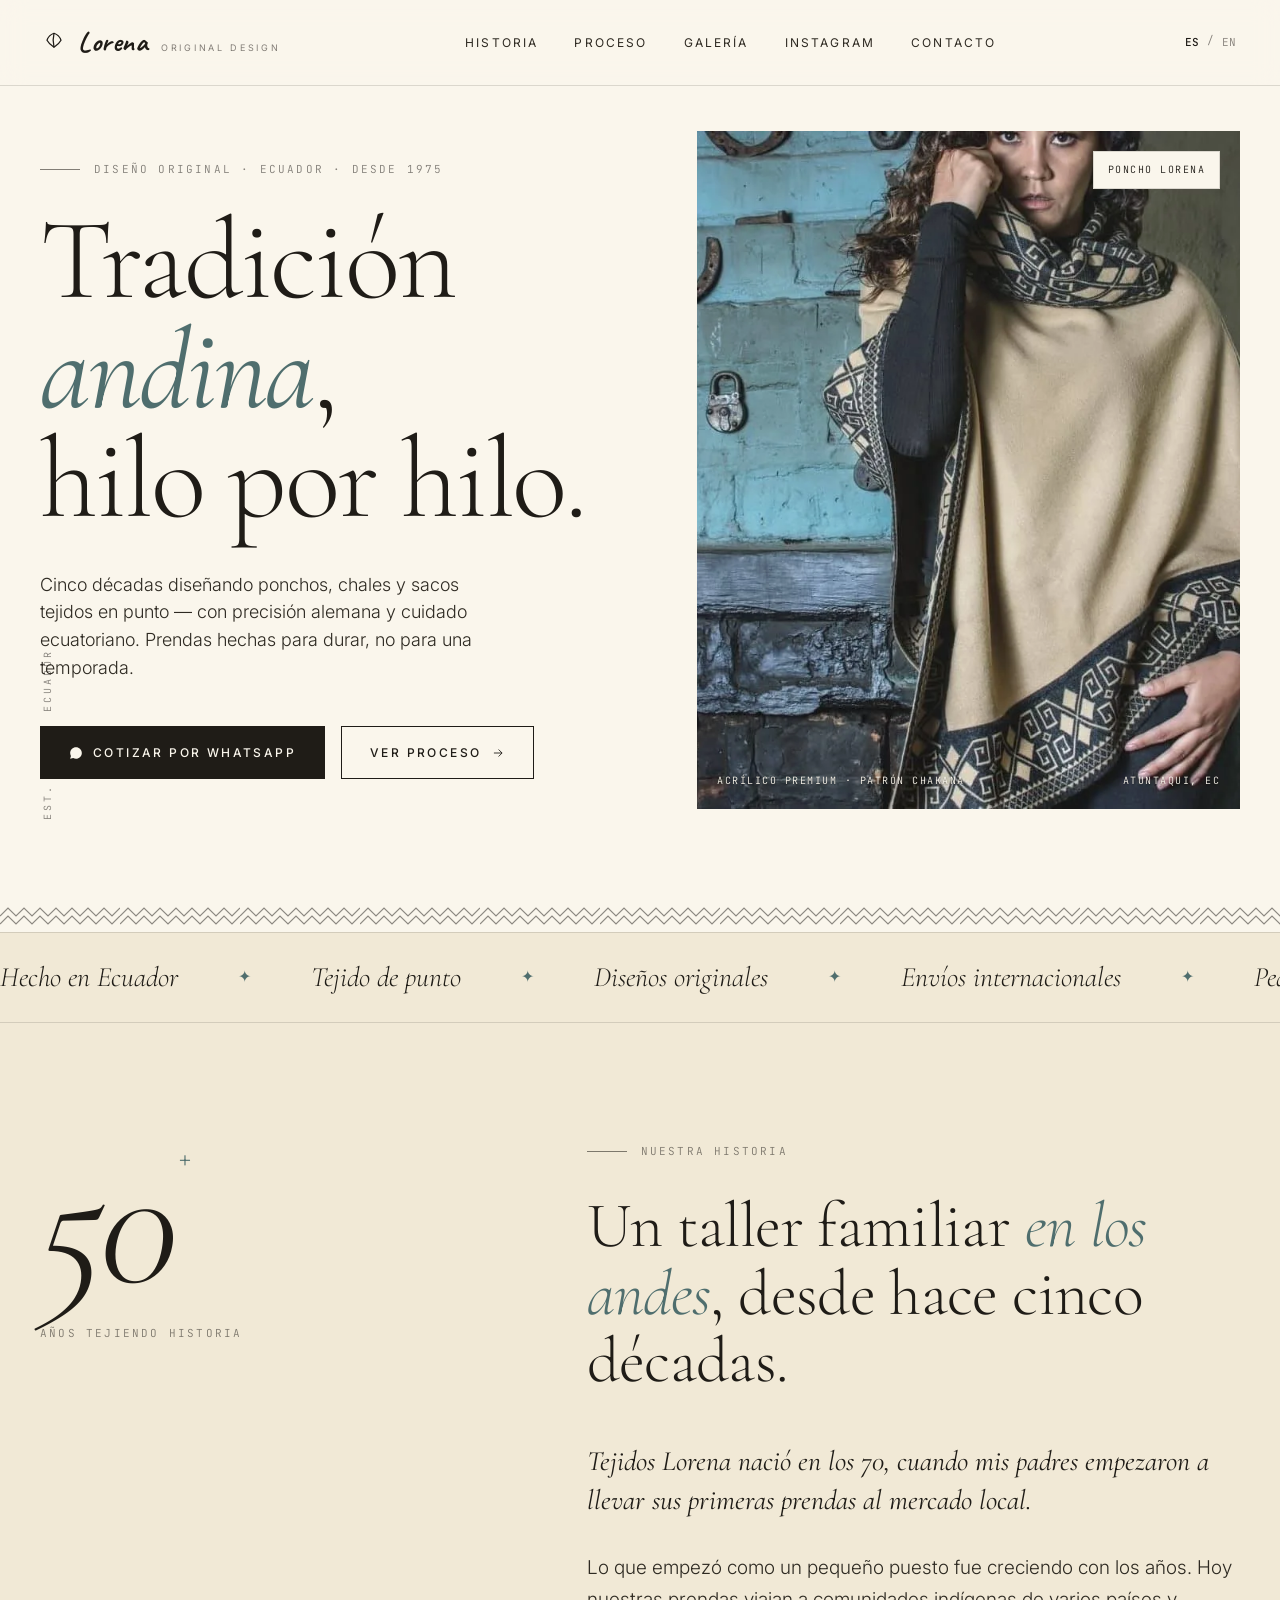
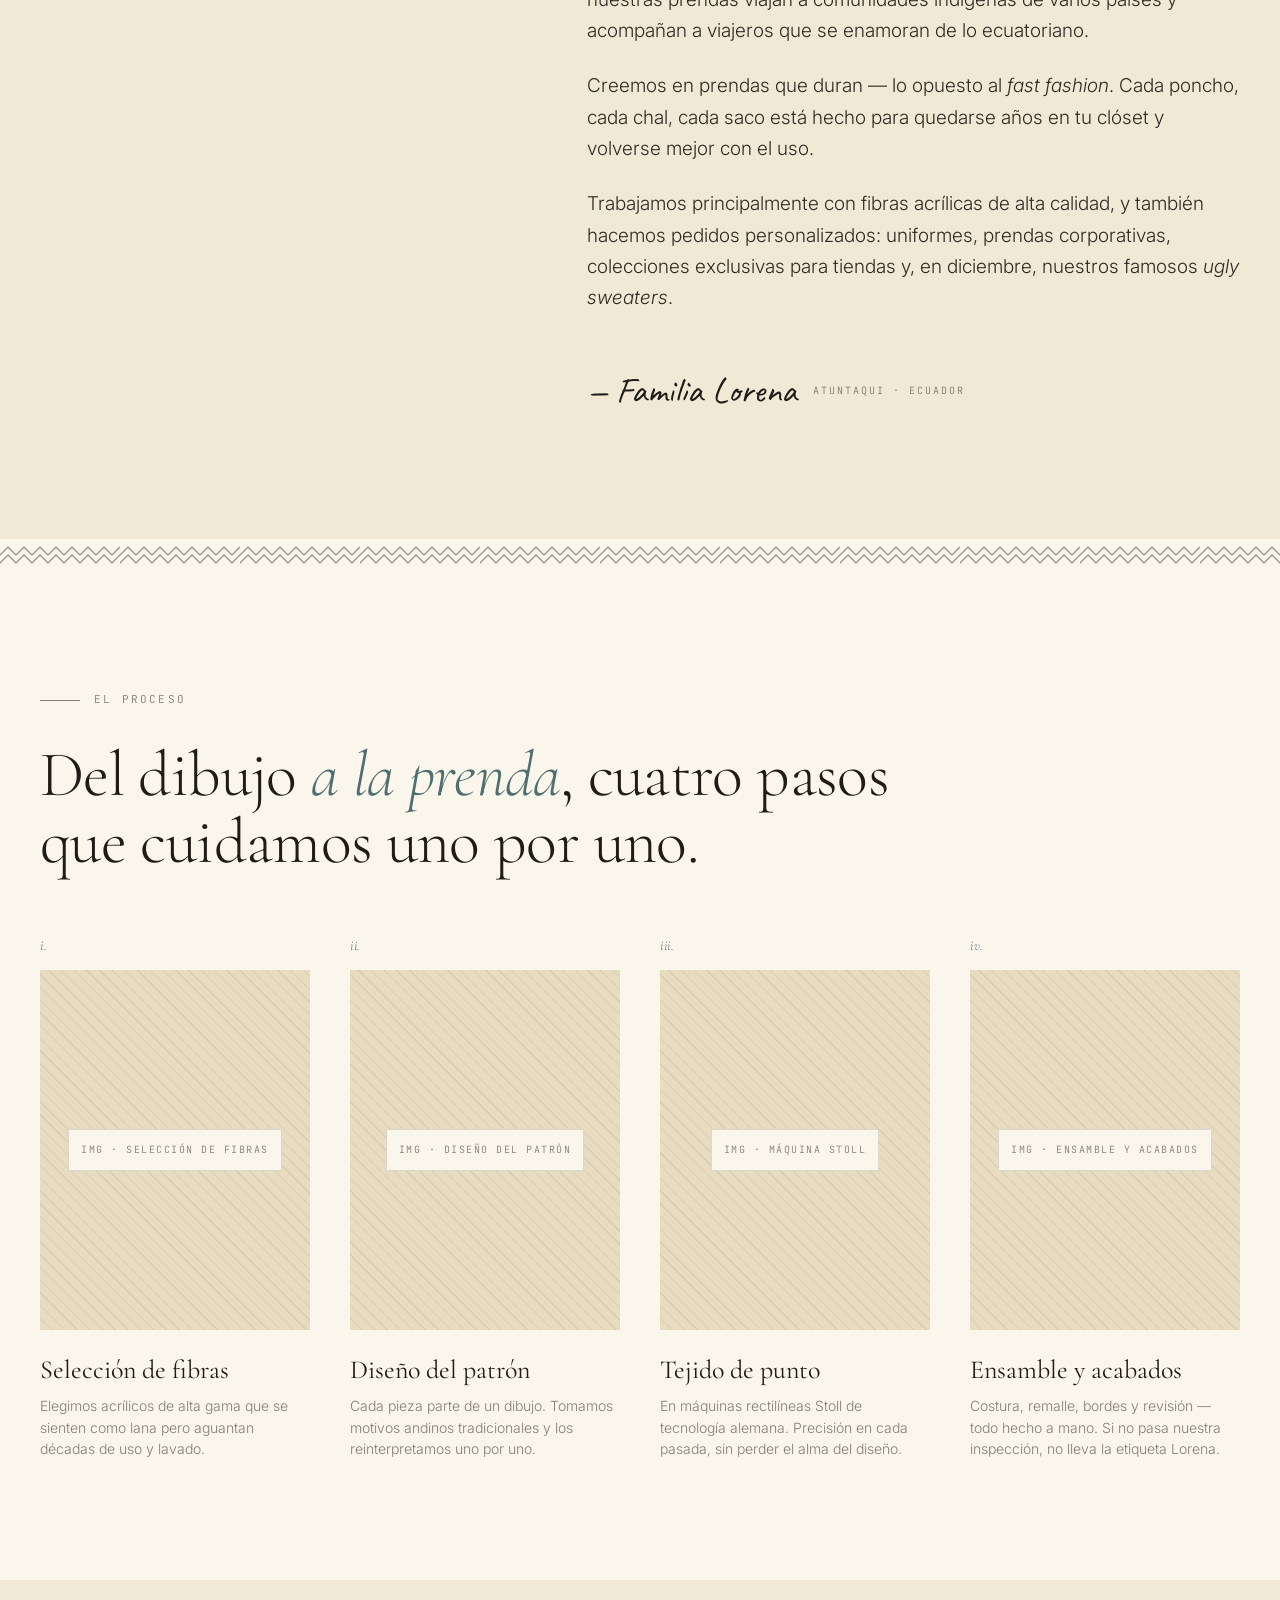
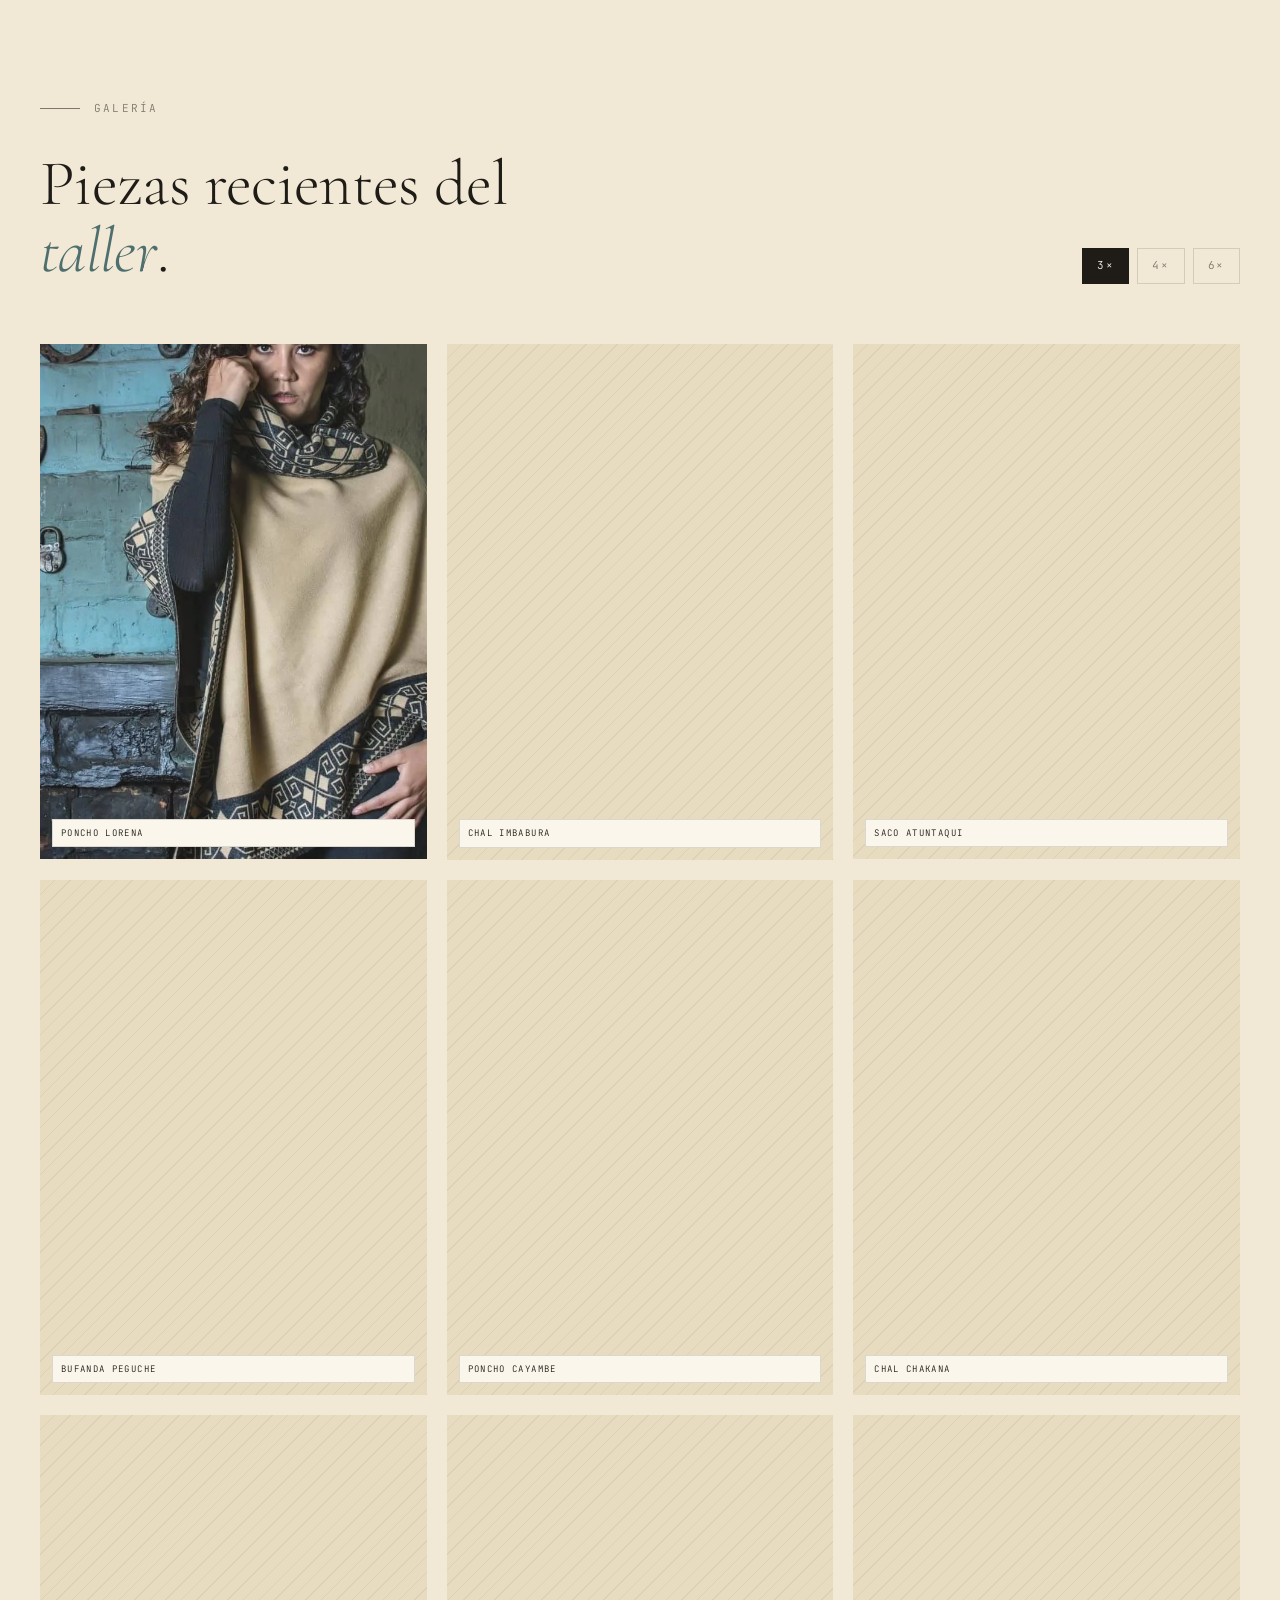
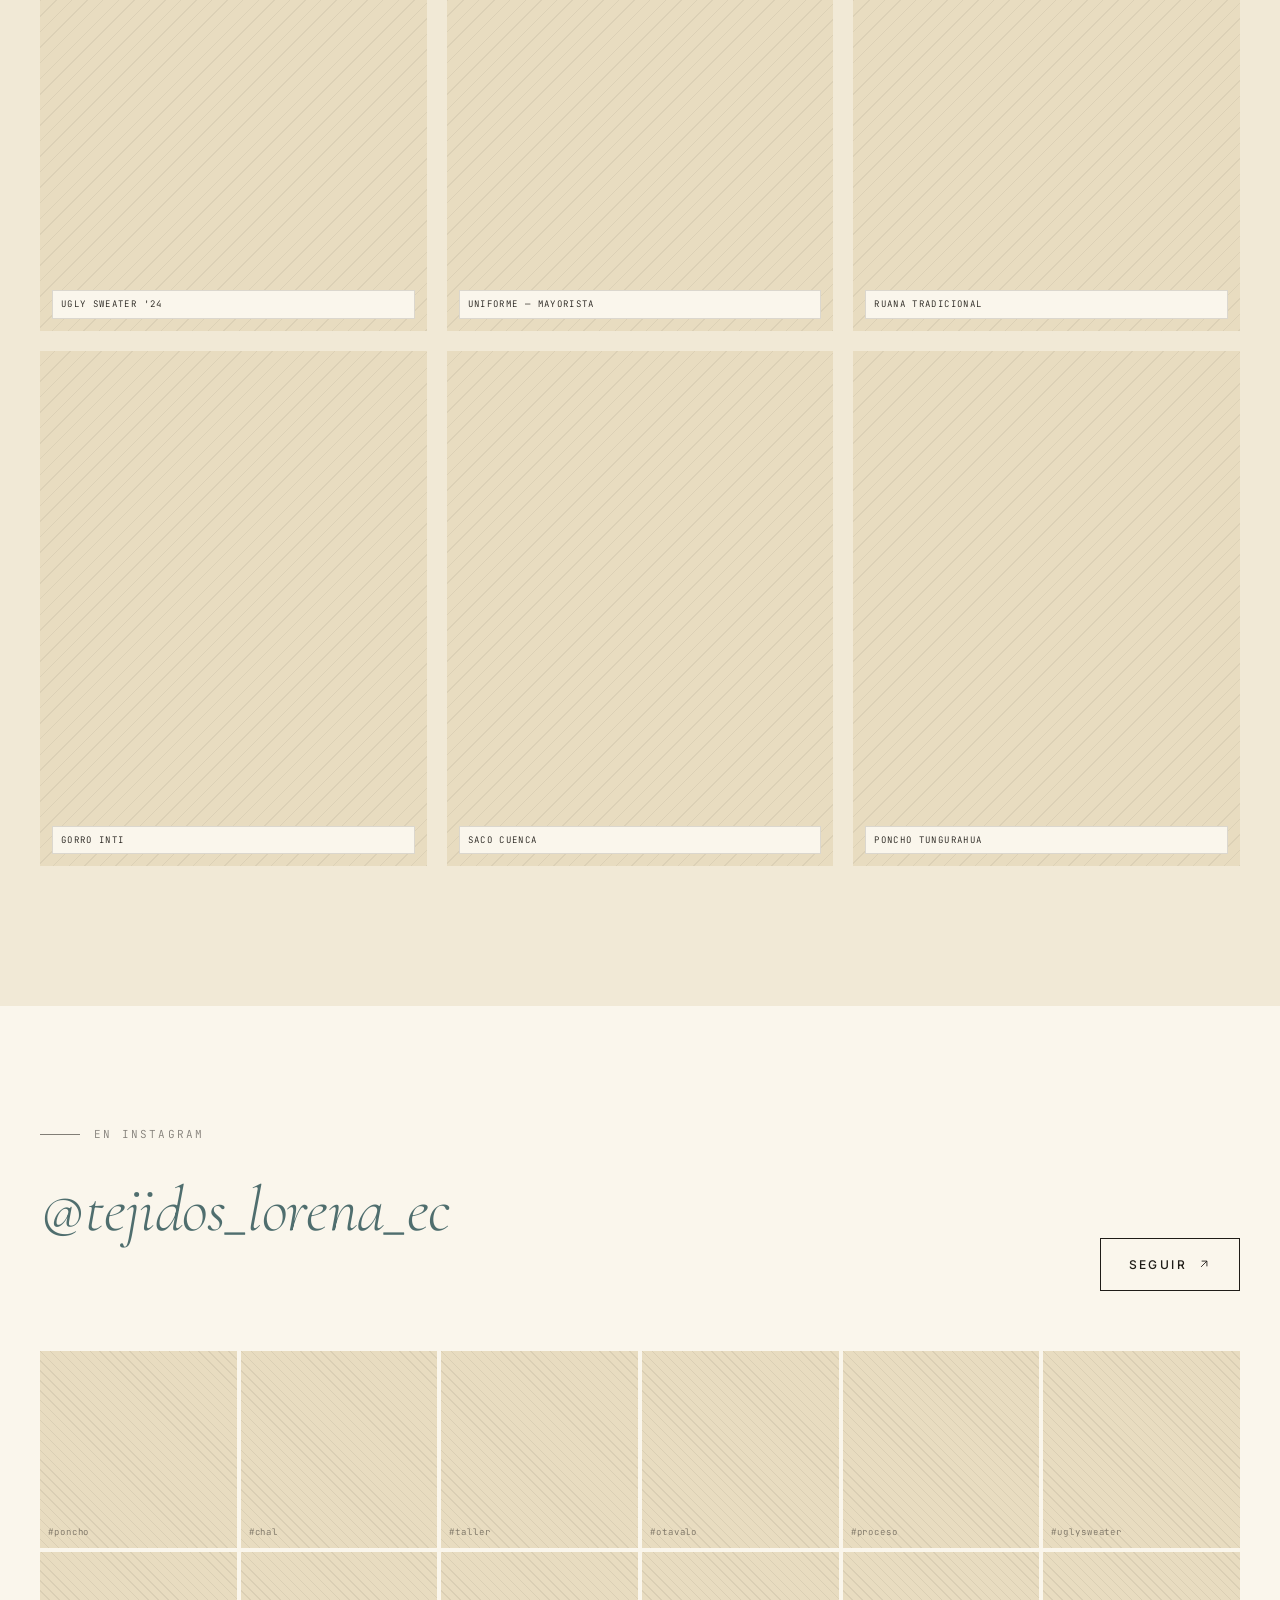
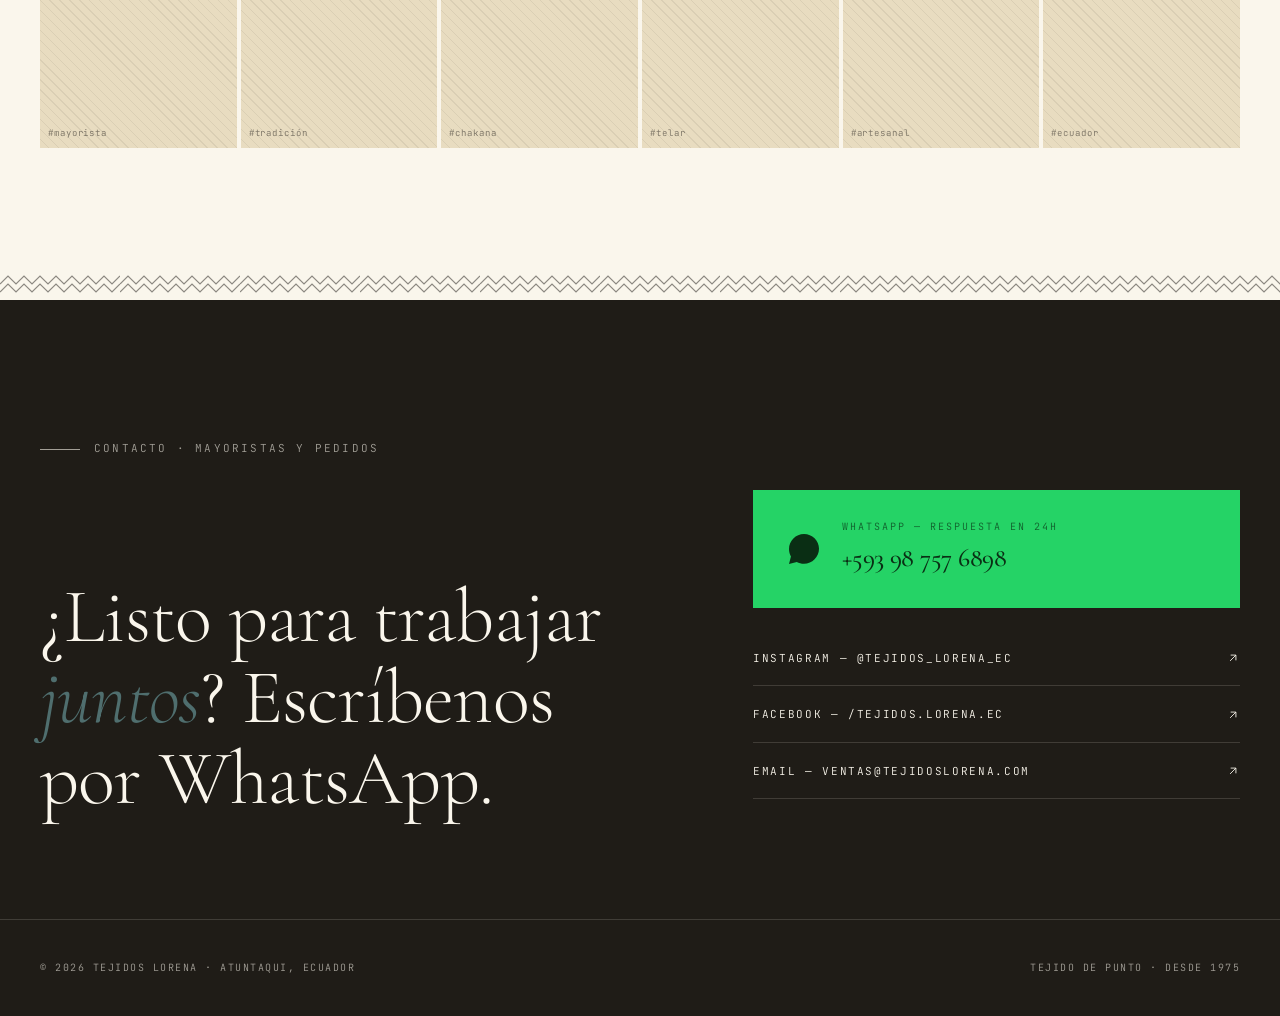
==== index.html @ b9c67171 "chore: optimize font loading by preloading" ====
<!DOCTYPE html>
<html lang="es">
<head>
<meta charset="UTF-8">
<meta name="viewport" content="width=device-width, initial-scale=1.0">
<title>Tejidos Lorena · Tradición andina en tejido de punto</title>
<meta name="description" content="Ponchos, chales y sacos en tejido de punto, confeccionados en nuestro taller de Atuntaqui, Ecuador desde 1975. Diseños originales andinos — envíos internacionales.">
<link rel="canonical" href="https://www.tejidoslorena.com/">

<meta property="og:type" content="website">
<meta property="og:site_name" content="Tejidos Lorena">
<meta property="og:title" content="Tejidos Lorena — Tradición andina en tejido de punto desde 1975">
<meta property="og:description" content="Fábrica ecuatoriana de ponchos, chales y sacos de punto desde 1975. Diseños originales andinos, confeccionados en Atuntaqui. Envíos internacionales.">
<meta property="og:url" content="https://www.tejidoslorena.com/">
<meta property="og:image" content="https://www.tejidoslorena.com/og-image.jpg">
<meta property="og:image:width" content="1200">
<meta property="og:image:height" content="630">
<meta property="og:image:alt" content="Poncho Lorena — tejido por Tejidos Lorena">
<meta property="og:locale" content="es_EC">
<meta property="og:locale:alternate" content="en_US">

<meta name="twitter:card" content="summary_large_image">
<meta name="twitter:title" content="Tejidos Lorena — Tradición andina en tejido de punto desde 1975">
<meta name="twitter:description" content="Taller familiar ecuatoriano tejiendo ponchos, chales y sacos de punto desde 1975. Diseños originales andinos, confeccionados en Atuntaqui.">
<meta name="twitter:image" content="https://www.tejidoslorena.com/og-image.jpg">

<link rel="icon" type="image/svg+xml" href="/favicon.svg">
<link rel="preload" as="image" href="/assets/images/poncho-hero.webp" type="image/webp" fetchpriority="high">
<link rel="preconnect" href="https://fonts.googleapis.com">
<link rel="preconnect" href="https://fonts.gstatic.com" crossorigin>
<link rel="preload" as="style"
  href="https://fonts.googleapis.com/css2?family=Cormorant+Garamond:ital,wght@0,300;0,400;0,500;0,600;1,300;1,400&family=Inter:wght@300;400;500;600&family=JetBrains+Mono:wght@400;500&family=Caveat:wght@400;600;700&display=swap"
  onload="this.onload=null;this.rel='stylesheet'">
<noscript><link rel="stylesheet" href="https://fonts.googleapis.com/css2?family=Cormorant+Garamond:ital,wght@0,300;0,400;0,500;0,600;1,300;1,400&family=Inter:wght@300;400;500;600&family=JetBrains+Mono:wght@400;500&family=Caveat:wght@400;600;700&display=swap"></noscript>
<script>
  if (matchMedia('(prefers-color-scheme: dark)').matches)
    document.documentElement.dataset.theme = 'dark';
</script>
<link rel="stylesheet" href="/styles.css">

<script type="application/ld+json">
{
  "@context": "https://schema.org",
  "@type": ["LocalBusiness", "ClothingStore"],
  "name": "Tejidos Lorena",
  "description": "Taller familiar ecuatoriano tejiendo ponchos, chales y sacos de punto desde 1975.",
  "url": "https://www.tejidoslorena.com",
  "telephone": "+593987576898",
  "email": "ventas@tejidoslorena.com",
  "image": "https://www.tejidoslorena.com/og-image.jpg",
  "logo": "https://www.tejidoslorena.com/favicon.svg",
  "priceRange": "$$",
  "foundingDate": "1975",
  "address": {
    "@type": "PostalAddress",
    "streetAddress": "Río Amazonas 12-49 y Simón Bolívar",
    "addressLocality": "Atuntaqui",
    "addressRegion": "Imbabura",
    "addressCountry": "EC"
  },
  "geo": {
    "@type": "GeoCoordinates",
    "latitude": 0.3319248,
    "longitude": -78.2206425
  },
  "openingHoursSpecification": [{
    "@type": "OpeningHoursSpecification",
    "dayOfWeek": ["Thursday", "Friday", "Saturday", "Sunday", "Monday", "Tuesday"],
    "opens": "10:00",
    "closes": "18:00"
  }],
  "sameAs": [
    "https://instagram.com/tejidos_lorena_ec",
    "https://facebook.com/tejidos.lorena.ec"
  ]
}
</script>
</head>
<body>

<nav>
  <a href="#top" class="nav-logo">
    <svg viewBox="0 0 32 32" fill="none">
      <path d="M16 6 Q22 8 24 14 Q22 18 16 22 Q10 18 8 14 Q10 8 16 6 Z" stroke="currentColor" stroke-width="1.4" fill="none"/>
      <path d="M16 6 Q14 14 16 22" stroke="currentColor" stroke-width="1.4"/>
    </svg>
    <span>Lorena<span class="sub">Original Design</span></span>
  </a>
  <div class="nav-links">
    <a href="#historia" data-i18n="nav_historia">Historia</a>
    <a href="#proceso" data-i18n="nav_proceso">Proceso</a>
    <a href="#galeria" data-i18n="nav_galeria">Galería</a>
    <a href="#instagram" data-i18n="nav_instagram">Instagram</a>
    <a href="#contacto" data-i18n="nav_contacto">Contacto</a>
  </div>
  <div class="nav-right">
    <div class="lang-switch">
      <button data-lang="es" class="active">ES</button>
      <span>/</span>
      <button data-lang="en">EN</button>
    </div>
  </div>
</nav>

<header class="hero" id="top">
  <div class="hero-text">
    <div class="hero-meta"><span data-i18n="hero_meta">Diseño original · Ecuador · desde 1975</span></div>
    <h1>
      <span data-i18n="hero_h1_1">Tradición</span><br>
      <em data-i18n="hero_h1_2">andina</em>,<br>
      <span data-i18n="hero_h1_3">hilo por hilo.</span>
    </h1>
    <p class="hero-lede" data-i18n="hero_lede">
      Cinco décadas diseñando ponchos, chales y sacos tejidos en punto — con precisión alemana y cuidado ecuatoriano. Prendas hechas para durar, no para una temporada.
    </p>
    <div class="hero-ctas">
      <a href="https://wa.me/593987576898" class="btn btn-primary" target="_blank" rel="noopener">
        <svg viewBox="0 0 24 24" fill="currentColor"><path d="M17.5 14.4c-.3-.1-1.7-.8-2-.9-.3-.1-.5-.1-.7.1-.2.3-.8.9-1 1.1-.2.2-.4.2-.6.1-.3-.1-1.2-.4-2.3-1.4-.9-.8-1.4-1.7-1.6-2-.2-.3 0-.5.1-.6.1-.1.3-.3.4-.5.1-.2.2-.3.3-.5.1-.2 0-.4 0-.5-.1-.1-.7-1.6-.9-2.2-.2-.6-.5-.5-.7-.5h-.6c-.2 0-.5.1-.8.4-.3.3-1 1-1 2.5s1.1 2.9 1.2 3.1c.1.2 2.1 3.2 5 4.5.7.3 1.3.5 1.7.6.7.2 1.4.2 1.9.1.6-.1 1.7-.7 1.9-1.4.2-.7.2-1.3.2-1.4-.1-.1-.3-.2-.5-.3zM12 2C6.5 2 2 6.5 2 12c0 1.8.5 3.5 1.3 5L2 22l5.2-1.3c1.4.8 3 1.2 4.8 1.2 5.5 0 10-4.5 10-10S17.5 2 12 2z"/></svg>
        <span data-i18n="cta_wa">Cotizar por WhatsApp</span>
      </a>
      <a href="#proceso" class="btn">
        <span data-i18n="cta_proceso">Ver proceso</span>
        <svg viewBox="0 0 24 24" fill="none" stroke="currentColor" stroke-width="1.5"><path d="M5 12h14M13 6l6 6-6 6"/></svg>
      </a>
    </div>
  </div>
    <div class="hero-image-wrap">
    <picture>
      <source srcset="/assets/images/poncho-hero.webp" type="image/webp">
      <img src="/assets/images/poncho-hero.png" alt="Poncho Lorena — tejido de punto confeccionado en el taller, Ecuador">
    </picture>
    <div class="hero-corner-label">Poncho Lorena</div>
    <div class="hero-caption">
      <span>Acrílico premium · Patrón Chakana</span>
      <span>Atuntaqui, EC</span>
    </div>
  </div>
  <div class="hero-side-label">Est. 1975 · Ecuador</div>
</header>

<div class="andean-band" aria-hidden="true"></div>

<div class="marquee">
  <div class="marquee-track">
    <span data-i18n="m_1">Hecho en Ecuador</span>
    <span data-i18n="m_2">Tejido de punto</span>
    <span data-i18n="m_3">Diseños originales</span>
    <span data-i18n="m_4">Envíos internacionales</span>
    <span data-i18n="m_5">Pedidos personalizados</span>
    <span data-i18n="m_6">Mayoristas bienvenidos</span>
    <span data-i18n="m_1">Hecho en Ecuador</span>
    <span data-i18n="m_2">Tejido de punto</span>
    <span data-i18n="m_3">Diseños originales</span>
    <span data-i18n="m_4">Envíos internacionales</span>
    <span data-i18n="m_5">Pedidos personalizados</span>
    <span data-i18n="m_6">Mayoristas bienvenidos</span>
  </div>
</div>

<section class="historia" id="historia">
  <div class="historia-left">
    <div class="historia-years">50<sup>+</sup></div>
    <div class="historia-years-label" data-i18n="historia_years_label">años tejiendo historia</div>
  </div>
  <div class="historia-right">
    <div class="section-label" data-i18n="historia_label">Nuestra historia</div>
    <h2 class="section-title" data-i18n="historia_title">Un taller familiar <em>en los andes</em>, desde hace cinco décadas.</h2>
    <p class="lead" data-i18n="historia_lead">
      Tejidos Lorena nació en los 70, cuando mis padres empezaron a llevar sus primeras prendas al mercado local.
    </p>
    <p data-i18n="historia_p1">
      Lo que empezó como un pequeño puesto fue creciendo con los años. Hoy nuestras prendas viajan a comunidades indígenas de varios países y acompañan a viajeros que se enamoran de lo ecuatoriano.
    </p>
    <p data-i18n="historia_p2">
      Creemos en prendas que duran — lo opuesto al <em>fast fashion</em>. Cada poncho, cada chal, cada saco está hecho para quedarse años en tu clóset y volverse mejor con el uso.
    </p>
    <p data-i18n="historia_p3">
      Trabajamos principalmente con fibras acrílicas de alta calidad, y también hacemos pedidos personalizados: uniformes, prendas corporativas, colecciones exclusivas para tiendas y, en diciembre, nuestros famosos <em>ugly sweaters</em>.
    </p>
    <div class="signature">
      <span>— Familia Lorena</span>
      <span class="signature-sub">Atuntaqui · Ecuador</span>
    </div>
  </div>
</section>

<div class="andean-band" aria-hidden="true"></div>

<section class="proceso" id="proceso">
  <div class="section-label" data-i18n="proceso_label">El proceso</div>
  <h2 class="section-title" data-i18n="proceso_title">Del dibujo <em>a la prenda</em>, cuatro pasos que cuidamos uno por uno.</h2>
  <div class="proceso-grid">
    <div class="proceso-step">
      <div class="proceso-num">i.</div>
      <div class="proceso-img"><div class="proceso-img-inner">IMG · Selección de fibras</div></div>
      <h3 data-i18n="proceso_1_title">Selección de fibras</h3>
      <p data-i18n="proceso_1_desc">Elegimos acrílicos de alta gama que se sienten como lana pero aguantan décadas de uso y lavado.</p>
    </div>
    <div class="proceso-step">
      <div class="proceso-num">ii.</div>
      <div class="proceso-img"><div class="proceso-img-inner">IMG · Diseño del patrón</div></div>
      <h3 data-i18n="proceso_2_title">Diseño del patrón</h3>
      <p data-i18n="proceso_2_desc">Cada pieza parte de un dibujo. Tomamos motivos andinos tradicionales y los reinterpretamos uno por uno.</p>
    </div>
    <div class="proceso-step">
      <div class="proceso-num">iii.</div>
      <div class="proceso-img"><div class="proceso-img-inner">IMG · Máquina Stoll</div></div>
      <h3 data-i18n="proceso_3_title">Tejido de punto</h3>
      <p data-i18n="proceso_3_desc">En máquinas rectilíneas Stoll de tecnología alemana. Precisión en cada pasada, sin perder el alma del diseño.</p>
    </div>
    <div class="proceso-step">
      <div class="proceso-num">iv.</div>
      <div class="proceso-img"><div class="proceso-img-inner">IMG · Ensamble y acabados</div></div>
      <h3 data-i18n="proceso_4_title">Ensamble y acabados</h3>
      <p data-i18n="proceso_4_desc">Costura, remalle, bordes y revisión — todo hecho a mano. Si no pasa nuestra inspección, no lleva la etiqueta Lorena.</p>
    </div>
  </div>
</section>

<section class="galeria" id="galeria">
  <div class="galeria-header">
    <div>
      <div class="section-label" data-i18n="galeria_label">Galería</div>
      <h2 class="section-title" data-i18n="galeria_title">Piezas recientes del <em>taller</em>.</h2>
    </div>
    <div class="density-toggle" id="density-public">
      <button data-density="dense-low">3×</button>
      <button data-density="dense-med" class="active">4×</button>
      <button data-density="dense-high">6×</button>
    </div>
  </div>
  <div class="galeria-grid dense-med" id="galeria-grid">
    <div class="gal-item" data-featured>
      <picture>
        <source srcset="/assets/images/poncho-hero.webp" type="image/webp">
        <img class="poncho-real" src="/assets/images/poncho-hero.png" alt="Poncho Lorena — tejido de punto, confeccionado en el taller">
      </picture>
      <div class="gal-label"><span>Poncho Lorena</span></div>
    </div>
    <div class="gal-item"><div class="gal-label"><span>Chal Imbabura</span></div></div>
    <div class="gal-item"><div class="gal-label"><span>Saco Atuntaqui</span></div></div>
    <div class="gal-item"><div class="gal-label"><span>Bufanda Peguche</span></div></div>
    <div class="gal-item"><div class="gal-label"><span>Poncho Cayambe</span></div></div>
    <div class="gal-item"><div class="gal-label"><span>Chal Chakana</span></div></div>
    <div class="gal-item"><div class="gal-label"><span>Ugly Sweater '24</span></div></div>
    <div class="gal-item"><div class="gal-label"><span>Uniforme — mayorista</span></div></div>
    <div class="gal-item"><div class="gal-label"><span>Ruana tradicional</span></div></div>
    <div class="gal-item"><div class="gal-label"><span>Gorro Inti</span></div></div>
    <div class="gal-item"><div class="gal-label"><span>Saco Cuenca</span></div></div>
    <div class="gal-item"><div class="gal-label"><span>Poncho Tungurahua</span></div></div>
  </div>
</section>

<section class="instagram" id="instagram">
  <div class="ig-header">
    <div>
      <div class="section-label" data-i18n="ig_label">En Instagram</div>
      <h2 class="section-title">
        <a href="https://instagram.com/tejidos_lorena_ec" target="_blank" rel="noopener" style="color:inherit; text-decoration:none;">
          <em>@tejidos_lorena_ec</em>
        </a>
      </h2>
    </div>
    <a href="https://instagram.com/tejidos_lorena_ec" class="btn" target="_blank" rel="noopener">
      <span data-i18n="ig_cta">Seguir</span>
      <svg viewBox="0 0 24 24" fill="none" stroke="currentColor" stroke-width="1.5"><path d="M7 17L17 7M17 7H8M17 7V16"/></svg>
    </a>
  </div>
  <div class="ig-grid" id="ig-grid"></div>
</section>

<div class="andean-band" aria-hidden="true"></div>

<section class="contacto" id="contacto">
  <div class="section-label" data-i18n="contacto_label">Contacto · mayoristas y pedidos</div>
  <div class="contacto-grid">
    <h2 data-i18n="contacto_title">¿Listo para trabajar <em>juntos</em>? Escríbenos por WhatsApp.</h2>
    <div class="contacto-right">
      <a href="https://wa.me/593987576898" class="whatsapp-big" target="_blank" rel="noopener">
        <svg viewBox="0 0 24 24" fill="currentColor"><path d="M17.5 14.4c-.3-.1-1.7-.8-2-.9-.3-.1-.5-.1-.7.1-.2.3-.8.9-1 1.1-.2.2-.4.2-.6.1-.3-.1-1.2-.4-2.3-1.4-.9-.8-1.4-1.7-1.6-2-.2-.3 0-.5.1-.6.1-.1.3-.3.4-.5.1-.2.2-.3.3-.5.1-.2 0-.4 0-.5-.1-.1-.7-1.6-.9-2.2-.2-.6-.5-.5-.7-.5h-.6c-.2 0-.5.1-.8.4-.3.3-1 1-1 2.5s1.1 2.9 1.2 3.1c.1.2 2.1 3.2 5 4.5.7.3 1.3.5 1.7.6.7.2 1.4.2 1.9.1.6-.1 1.7-.7 1.9-1.4.2-.7.2-1.3.2-1.4-.1-.1-.3-.2-.5-.3zM12 2C6.5 2 2 6.5 2 12c0 1.8.5 3.5 1.3 5L2 22l5.2-1.3c1.4.8 3 1.2 4.8 1.2 5.5 0 10-4.5 10-10S17.5 2 12 2z"/></svg>
        <div>
          <div class="wa-label" data-i18n="wa_label">WhatsApp — respuesta en 24h</div>
          <div class="wa-num">+593 98 757 6898</div>
        </div>
      </a>
      <div class="contact-links">
        <a href="https://instagram.com/tejidos_lorena_ec" target="_blank" rel="noopener">
          <span>Instagram — @tejidos_lorena_ec</span>
          <svg viewBox="0 0 24 24" fill="none" stroke="currentColor" stroke-width="1.5"><path d="M7 17L17 7M17 7H8M17 7V16"/></svg>
        </a>
        <a href="https://facebook.com/tejidos.lorena.ec" target="_blank" rel="noopener">
          <span>Facebook — /tejidos.lorena.ec</span>
          <svg viewBox="0 0 24 24" fill="none" stroke="currentColor" stroke-width="1.5"><path d="M7 17L17 7M17 7H8M17 7V16"/></svg>
        </a>
        <a href="mailto:ventas@tejidoslorena.com">
          <span data-i18n="contact_email">Email — ventas@tejidoslorena.com</span>
          <svg viewBox="0 0 24 24" fill="none" stroke="currentColor" stroke-width="1.5"><path d="M7 17L17 7M17 7H8M17 7V16"/></svg>
        </a>
      </div>
    </div>
  </div>
</section>

<footer>
  <span>© 2026 Tejidos Lorena · Atuntaqui, Ecuador</span>
  <span data-i18n="footer_right">Tejido de punto · Desde 1975</span>
</footer>

<div class="tweaks" id="tweaks">
  <h4><span>Tweaks</span><button id="tweaks-close">×</button></h4>
  <div class="tweak-group">
    <label>Dirección visual</label>
    <div class="theme-swatches">
      <button class="theme-swatch active" data-theme-btn="cream">Crema editorial</button>
      <button class="theme-swatch" data-theme-btn="dark">Oscuro dramático</button>
      <button class="theme-swatch" data-theme-btn="teal">Turquesa puerta</button>
    </div>
  </div>
  <div class="tweak-group">
    <label>Densidad de galería</label>
    <div class="density-toggle" id="density-tweaks">
      <button data-density="dense-low">Baja · 3×</button>
      <button data-density="dense-med" class="active">Media · 4×</button>
      <button data-density="dense-high">Alta · 6×</button>
    </div>
  </div>
  <div class="tweak-group">
    <label>Tono del copy</label>
    <div class="copy-radios">
      <label><input type="radio" name="copy-tone" value="editorial" checked> Editorial (actual)</label>
      <label><input type="radio" name="copy-tone" value="warm"> Cálido y familiar</label>
      <label><input type="radio" name="copy-tone" value="direct"> Directo mayorista</label>
    </div>
  </div>
  <div class="tweak-group">
    <label>Idioma</label>
    <div class="theme-swatches">
      <button class="theme-swatch active" data-lang-btn="es">Español</button>
      <button class="theme-swatch" data-lang-btn="en">English</button>
    </div>
  </div>
</div>

<script>
  /*EDITMODE-BEGIN*/
  const TWEAK_DEFAULTS = {
    "theme": "cream",
    "density": "dense-low",
    "copyTone": "editorial",
    "language": "es"
  };
  /*EDITMODE-END*/
</script>
<script src="/i18n.js"></script>
<script src="/app.js"></script>

</body>
</html>
---- styles.css ----
:root {
  --cream: #f1e9d6;
  --cream-deep: #e8dcc0;
  --tan: #c9a876;
  --tan-dark: #a8895c;
  --ink: #1f1c17;
  --ink-soft: #2e2a22;
  --charcoal: #3d382e;
  --bone: #faf6ec;
  --stone: #8a8375;
  --teal: #6b8b8b;
  --teal-deep: #4f6e6e;
  --line: rgba(31, 28, 23, 0.14);
  --mute: rgba(31, 28, 23, 0.55);

  --bg: var(--bone);
  --bg-alt: var(--cream);
  --bg-deep: var(--cream-deep);
  --fg: var(--ink);
  --fg-soft: var(--ink-soft);
  --fg-mute: var(--mute);
  --accent: var(--teal-deep);
  --rule: var(--line);
}

[data-theme="dark"] {
  --bg: #17150f;
  --bg-alt: #1f1c15;
  --bg-deep: #26221a;
  --fg: #f1e9d6;
  --fg-soft: #e8dcc0;
  --fg-mute: rgba(241, 233, 214, 0.55);
  --accent: #c9a876;
  --rule: rgba(241, 233, 214, 0.14);
}

[data-theme="teal"] {
  --bg: #dce5e3;
  --bg-alt: #c8d5d3;
  --bg-deep: #b3c3c0;
  --fg: #1f2a2a;
  --fg-soft: #2e3a3a;
  --fg-mute: rgba(31, 42, 42, 0.55);
  --accent: #8b4513;
  --rule: rgba(31, 42, 42, 0.14);
}

* { margin: 0; padding: 0; box-sizing: border-box; }
html { scroll-behavior: smooth; }
picture { display: contents; }

body {
  font-family: 'Inter', sans-serif;
  font-weight: 300;
  color: var(--fg);
  background: var(--bg);
  line-height: 1.6;
  font-size: 16px;
  transition: background 0.4s ease, color 0.4s ease;
  overflow-x: hidden;
}

.andean-band {
  height: 32px;
  background-image: url("data:image/svg+xml;utf8,<svg xmlns='http://www.w3.org/2000/svg' viewBox='0 0 120 32' preserveAspectRatio='xMinYMid repeat'><g fill='none' stroke='%231f1c17' stroke-width='1.2'><path d='M0 16 L8 8 L16 16 L24 8 L32 16 L40 8 L48 16 L56 8 L64 16 L72 8 L80 16 L88 8 L96 16 L104 8 L112 16 L120 8'/><path d='M0 24 L8 16 L16 24 L24 16 L32 24 L40 16 L48 24 L56 16 L64 24 L72 16 L80 24 L88 16 L96 24 L104 16 L112 24 L120 16'/></g></svg>");
  background-size: 120px 32px;
  background-repeat: repeat-x;
  opacity: 0.5;
}
[data-theme="dark"] .andean-band {
  background-image: url("data:image/svg+xml;utf8,<svg xmlns='http://www.w3.org/2000/svg' viewBox='0 0 120 32' preserveAspectRatio='xMinYMid repeat'><g fill='none' stroke='%23e8dcc0' stroke-width='1.2'><path d='M0 16 L8 8 L16 16 L24 8 L32 16 L40 8 L48 16 L56 8 L64 16 L72 8 L80 16 L88 8 L96 16 L104 8 L112 16 L120 8'/><path d='M0 24 L8 16 L16 24 L24 16 L32 24 L40 16 L48 24 L56 16 L64 24 L72 16 L80 24 L88 16 L96 24 L104 16 L112 24 L120 16'/></g></svg>");
}

nav {
  position: fixed;
  top: 0; left: 0; right: 0;
  z-index: 100;
  padding: 20px 40px;
  display: flex;
  align-items: center;
  justify-content: space-between;
  backdrop-filter: blur(12px);
  background: color-mix(in oklab, var(--bg) 82%, transparent);
  border-bottom: 1px solid var(--rule);
  transition: background 0.4s;
}
.nav-logo {
  display: flex;
  align-items: center;
  gap: 10px;
  font-family: 'Caveat', cursive;
  font-size: 28px;
  font-weight: 700;
  color: var(--fg);
  letter-spacing: 0.5px;
  text-decoration: none;
}
.nav-logo svg { width: 28px; height: 28px; }
.nav-logo .sub {
  font-family: 'Inter', sans-serif;
  font-size: 9px;
  font-weight: 400;
  letter-spacing: 0.3em;
  text-transform: uppercase;
  color: var(--fg-mute);
  margin-left: 14px;
  margin-top: 8px;
  white-space: nowrap;
}
.nav-links {
  display: flex;
  gap: 36px;
  font-size: 12px;
  letter-spacing: 0.18em;
  text-transform: uppercase;
  font-weight: 400;
}
.nav-links a { color: var(--fg-soft); text-decoration: none; transition: color 0.2s; }
.nav-links a:hover { color: var(--accent); }
.nav-right { display: flex; align-items: center; gap: 24px; }
.lang-switch {
  display: flex;
  font-family: 'JetBrains Mono', monospace;
  font-size: 11px;
  gap: 4px;
  color: var(--fg-mute);
}
.lang-switch button {
  background: none;
  border: none;
  color: inherit;
  cursor: pointer;
  font: inherit;
  padding: 2px 4px;
  transition: color 0.2s;
}
.lang-switch button.active { color: var(--fg); font-weight: 500; }

.hero {
  min-height: 100vh;
  padding: 120px 40px 80px;
  display: grid;
  grid-template-columns: 1.1fr 1fr;
  gap: 60px;
  align-items: center;
  position: relative;
}
.hero-text { position: relative; z-index: 2; }
.hero-meta {
  font-family: 'JetBrains Mono', monospace;
  font-size: 11px;
  letter-spacing: 0.2em;
  color: var(--fg-mute);
  text-transform: uppercase;
  margin-bottom: 28px;
  display: flex;
  align-items: center;
  gap: 14px;
}
.hero-meta::before { content: ""; width: 40px; height: 1px; background: var(--fg-mute); }
.hero h1 {
  font-family: 'Cormorant Garamond', serif;
  font-weight: 300;
  font-size: clamp(44px, 9vw, 120px);
  line-height: 0.95;
  letter-spacing: -0.02em;
  color: var(--fg);
  margin-bottom: 36px;
}
.hero h1 em { font-style: italic; color: var(--accent); font-weight: 400; }
.hero-lede {
  font-size: 18px;
  line-height: 1.55;
  color: var(--fg-soft);
  max-width: 440px;
  margin-bottom: 44px;
  font-weight: 300;
}
.hero-ctas { display: flex; gap: 16px; flex-wrap: wrap; align-items: center; }
.btn {
  display: inline-flex;
  align-items: center;
  gap: 10px;
  padding: 16px 28px;
  font-family: 'Inter', sans-serif;
  font-size: 12px;
  letter-spacing: 0.2em;
  text-transform: uppercase;
  text-decoration: none;
  font-weight: 500;
  border: 1px solid var(--fg);
  color: var(--fg);
  background: transparent;
  transition: all 0.25s;
  cursor: pointer;
}
.btn:hover { background: var(--fg); color: var(--bg); }
.btn-primary { background: var(--fg); color: var(--bg); }
.btn-primary:hover { background: var(--accent); border-color: var(--accent); color: var(--bg); }
.btn svg { width: 14px; height: 14px; }

.hero-image-wrap { position: relative; aspect-ratio: 4/5; overflow: hidden; }
.hero-image-wrap img {
  width: 100%; height: 100%; object-fit: cover; display: block;
  filter: saturate(0.95) contrast(1.02);
}
.hero-corner-label {
  position: absolute; top: 20px; right: 20px;
  background: var(--bg); padding: 10px 14px;
  font-family: 'JetBrains Mono', monospace;
  font-size: 10px; letter-spacing: 0.15em; text-transform: uppercase;
  color: var(--fg); border: 1px solid var(--rule);
}
.hero-caption {
  position: absolute; bottom: 20px; left: 20px; right: 20px;
  display: flex; justify-content: space-between;
  font-family: 'JetBrains Mono', monospace;
  font-size: 10px; letter-spacing: 0.15em; text-transform: uppercase;
  color: var(--bone); text-shadow: 0 1px 2px rgba(0,0,0,0.4);
}
.hero-side-label {
  position: absolute; left: 40px; bottom: 80px;
  writing-mode: vertical-rl; transform: rotate(180deg);
  font-family: 'JetBrains Mono', monospace;
  font-size: 10px; letter-spacing: 0.3em; color: var(--fg-mute);
  text-transform: uppercase;
}

.marquee {
  overflow: hidden;
  border-top: 1px solid var(--rule);
  border-bottom: 1px solid var(--rule);
  background: var(--bg-alt);
  padding: 22px 0;
}
.marquee-track {
  display: flex; gap: 60px;
  animation: scroll 40s linear infinite;
  white-space: nowrap;
  font-family: 'Cormorant Garamond', serif;
  font-style: italic; font-size: 28px; color: var(--fg);
}
.marquee-track span { display: inline-flex; align-items: center; gap: 60px; }
.marquee-track span::after { content: "✦"; color: var(--accent); font-size: 16px; font-style: normal; }
@keyframes scroll { from { transform: translateX(0); } to { transform: translateX(-50%); } }

section { padding: 120px 40px; position: relative; }
.section-label {
  display: flex; align-items: center; gap: 14px;
  font-family: 'JetBrains Mono', monospace;
  font-size: 11px; letter-spacing: 0.2em; text-transform: uppercase;
  color: var(--fg-mute); margin-bottom: 32px;
}
.section-label::before { content: ""; width: 40px; height: 1px; background: var(--fg-mute); }
.section-title {
  font-family: 'Cormorant Garamond', serif;
  font-weight: 300;
  font-size: clamp(32px, 5vw, 72px);
  line-height: 1.05; letter-spacing: -0.01em;
  margin-bottom: 48px; max-width: 900px;
}
.section-title em { font-style: italic; color: var(--accent); }

.historia {
  background: var(--bg-alt);
  display: grid; grid-template-columns: 5fr 7fr;
  gap: 80px; align-items: start;
}
.historia-left { position: sticky; top: 120px; }
.historia-years {
  font-family: 'Cormorant Garamond', serif;
  font-style: italic; font-weight: 300;
  font-size: 180px; line-height: 0.9;
  color: var(--fg); margin-bottom: 20px; letter-spacing: -0.04em;
}
.historia-years sup {
  font-size: 30px; color: var(--accent);
  vertical-align: top; margin-left: 8px; font-style: normal;
}
.historia-years-label {
  font-family: 'JetBrains Mono', monospace;
  font-size: 11px; letter-spacing: 0.2em; text-transform: uppercase;
  color: var(--fg-mute);
}
.historia-right p {
  font-size: 19px; line-height: 1.65;
  color: var(--fg-soft); margin-bottom: 24px; font-weight: 300;
}
.historia-right p.lead {
  font-family: 'Cormorant Garamond', serif;
  font-size: 28px; line-height: 1.4;
  font-style: italic; font-weight: 400;
  color: var(--fg); margin-bottom: 32px;
}
.signature {
  margin-top: 48px;
  font-family: 'Caveat', cursive;
  font-size: 36px; color: var(--fg);
  display: flex; align-items: center; gap: 16px;
  flex-wrap: wrap;
}
.signature > span:first-child { white-space: nowrap; }
.signature-sub {
  font-family: 'JetBrains Mono', monospace;
  font-size: 10px; letter-spacing: 0.2em; text-transform: uppercase;
  color: var(--fg-mute);
}

.proceso { background: var(--bg); }
.proceso-grid {
  display: grid; grid-template-columns: repeat(4, 1fr);
  gap: 40px; margin-top: 60px;
}
.proceso-num {
  font-family: 'Cormorant Garamond', serif;
  font-style: italic; font-size: 14px;
  color: var(--accent); margin-bottom: 12px; letter-spacing: 0.05em;
}
.proceso-img {
  aspect-ratio: 3/4; background: var(--bg-deep);
  position: relative; overflow: hidden; margin-bottom: 24px;
  display: flex; align-items: center; justify-content: center;
}
.proceso-img::before {
  content: ""; position: absolute; inset: 0;
  background-image: repeating-linear-gradient(45deg, transparent, transparent 8px,
    color-mix(in oklab, var(--fg) 8%, transparent) 8px,
    color-mix(in oklab, var(--fg) 8%, transparent) 9px);
}
.proceso-img-inner {
  position: relative; z-index: 1;
  font-family: 'JetBrains Mono', monospace;
  font-size: 10px; letter-spacing: 0.15em; text-transform: uppercase;
  color: var(--fg-mute); text-align: center;
  padding: 12px; background: var(--bg); border: 1px solid var(--rule);
}
.proceso-step h3 {
  font-family: 'Cormorant Garamond', serif;
  font-size: 26px; font-weight: 400;
  margin-bottom: 10px; line-height: 1.2; color: var(--fg);
}
.proceso-step p {
  font-size: 14px; line-height: 1.55;
  color: var(--fg-mute); font-weight: 300;
}

.galeria { background: var(--bg-alt); padding-bottom: 140px; }
.galeria-header {
  display: flex; justify-content: space-between; align-items: end;
  margin-bottom: 60px; flex-wrap: wrap; gap: 30px;
}
.galeria-header .section-title { margin-bottom: 0; max-width: 600px; }
.density-toggle {
  display: flex; gap: 8px;
  font-family: 'JetBrains Mono', monospace;
  font-size: 11px; letter-spacing: 0.15em; text-transform: uppercase;
}
.density-toggle button {
  background: none; border: 1px solid var(--rule);
  color: var(--fg-mute); padding: 8px 14px; cursor: pointer;
  font: inherit; letter-spacing: inherit; text-transform: inherit;
  transition: all 0.2s;
}
.density-toggle button.active {
  background: var(--fg); color: var(--bg); border-color: var(--fg);
}
.galeria-grid { display: grid; gap: 20px; transition: grid-template-columns 0.3s; }
.galeria-grid.dense-low { grid-template-columns: repeat(3, 1fr); }
.galeria-grid.dense-med { grid-template-columns: repeat(4, 1fr); }
.galeria-grid.dense-high { grid-template-columns: repeat(6, 1fr); }

.gal-item {
  aspect-ratio: 3/4; background: var(--bg-deep);
  position: relative; overflow: hidden; cursor: pointer;
}
.gal-item::before {
  content: ""; position: absolute; inset: 0;
  background: repeating-linear-gradient(135deg, transparent, transparent 10px,
    color-mix(in oklab, var(--fg) 6%, transparent) 10px,
    color-mix(in oklab, var(--fg) 6%, transparent) 11px);
}
.gal-item[data-featured]::before {
  background: repeating-linear-gradient(135deg, transparent, transparent 10px,
    color-mix(in oklab, var(--accent) 18%, transparent) 10px,
    color-mix(in oklab, var(--accent) 18%, transparent) 11px);
}
.gal-label {
  position: absolute; bottom: 12px; left: 12px; right: 12px;
  font-family: 'JetBrains Mono', monospace;
  font-size: 9px; letter-spacing: 0.15em; text-transform: uppercase;
  color: var(--fg); background: var(--bg);
  padding: 6px 8px; border: 1px solid var(--rule);
  display: flex; justify-content: space-between; align-items: center;
}
.gal-item .poncho-real {
  position: absolute; inset: 0;
  width: 100%; height: 100%; object-fit: cover;
}

.instagram { background: var(--bg); }
.ig-header {
  display: flex; justify-content: space-between; align-items: end;
  margin-bottom: 60px; flex-wrap: wrap; gap: 30px;
}
.ig-grid { display: grid; grid-template-columns: repeat(6, 1fr); gap: 4px; }
.ig-item {
  aspect-ratio: 1; background: var(--bg-deep);
  position: relative; overflow: hidden; cursor: pointer;
}
.ig-item::before {
  content: ""; position: absolute; inset: 0;
  background: repeating-linear-gradient(45deg, transparent, transparent 6px,
    color-mix(in oklab, var(--fg) 7%, transparent) 6px,
    color-mix(in oklab, var(--fg) 7%, transparent) 7px);
}
.ig-item .ig-overlay {
  position: absolute; inset: 0;
  color: var(--bone); display: flex;
  align-items: center; justify-content: center;
  opacity: 0; transition: all 0.3s;
  font-family: 'JetBrains Mono', monospace;
  font-size: 11px; letter-spacing: 0.15em; gap: 8px;
}
.ig-item:hover .ig-overlay {
  opacity: 1; background: color-mix(in oklab, var(--ink) 65%, transparent);
}
.ig-caption {
  position: absolute; bottom: 8px; left: 8px;
  font-family: 'JetBrains Mono', monospace;
  font-size: 9px; color: var(--fg-mute); letter-spacing: 0.1em;
}

.contacto {
  background: var(--fg); color: var(--bg);
  padding: 140px 40px 100px; position: relative;
}
.contacto .section-label { color: color-mix(in oklab, var(--bg) 60%, transparent); }
.contacto .section-label::before { background: color-mix(in oklab, var(--bg) 60%, transparent); }
.contacto-grid {
  display: grid; grid-template-columns: 1.3fr 1fr;
  gap: 80px; align-items: end;
}
.contacto h2 {
  font-family: 'Cormorant Garamond', serif;
  font-weight: 300;
  font-size: clamp(34px, 6vw, 88px);
  line-height: 1.05; letter-spacing: -0.01em;
  color: var(--bg); margin-bottom: 0;
}
.contacto h2 em { color: var(--accent); font-style: italic; }
.contacto-right { padding-bottom: 20px; }
.whatsapp-big {
  display: flex; align-items: center; gap: 20px;
  padding: 28px 32px;
  background: #25D366; color: #0a2e14;
  text-decoration: none; margin-bottom: 24px;
  transition: transform 0.2s; border: 1px solid #25D366;
}
.whatsapp-big:hover { transform: translate(-2px, -2px); box-shadow: 4px 4px 0 var(--bg); }
.whatsapp-big svg { width: 36px; height: 36px; flex-shrink: 0; }
.whatsapp-big .wa-label {
  font-family: 'JetBrains Mono', monospace;
  font-size: 10px; letter-spacing: 0.2em; text-transform: uppercase;
  opacity: 0.7;
}
.whatsapp-big .wa-num {
  font-family: 'Cormorant Garamond', serif;
  font-size: 26px; font-weight: 500; margin-top: 2px; letter-spacing: -0.01em;
}
.contact-links {
  display: grid; gap: 2px;
  font-family: 'JetBrains Mono', monospace;
  font-size: 11px; letter-spacing: 0.15em; text-transform: uppercase;
}
.contact-links a {
  display: flex; justify-content: space-between; align-items: center;
  padding: 18px 0; color: var(--bg); text-decoration: none;
  border-bottom: 1px solid color-mix(in oklab, var(--bg) 15%, transparent);
  transition: padding-left 0.2s;
}
.contact-links a:hover { padding-left: 8px; color: var(--accent); }
.contact-links a svg { width: 14px; height: 14px; }

footer {
  background: var(--fg); color: var(--bg);
  padding: 40px;
  border-top: 1px solid color-mix(in oklab, var(--bg) 15%, transparent);
  font-family: 'JetBrains Mono', monospace;
  font-size: 10px; letter-spacing: 0.15em; text-transform: uppercase;
  display: flex; justify-content: space-between;
  color: color-mix(in oklab, var(--bg) 60%, transparent);
}

.tweaks {
  position: fixed; bottom: 24px; right: 24px;
  width: 300px; max-width: calc(100vw - 32px);
  background: var(--bg);
  border: 1px solid var(--fg); padding: 20px; z-index: 200;
  display: none;
  font-family: 'Inter', sans-serif;
  box-shadow: 8px 8px 0 color-mix(in oklab, var(--fg) 20%, transparent);
  max-height: 80vh; overflow-y: auto;
}
.tweaks.open { display: block; }
.tweaks h4 {
  font-family: 'Cormorant Garamond', serif;
  font-style: italic; font-size: 20px;
  margin-bottom: 18px; font-weight: 400;
  display: flex; justify-content: space-between; align-items: center;
}
.tweaks h4 button {
  background: none; border: none; cursor: pointer;
  color: var(--fg-mute); font-size: 20px; line-height: 1;
}
.tweak-group { margin-bottom: 20px; }
.tweak-group label {
  display: block;
  font-family: 'JetBrains Mono', monospace;
  font-size: 10px; letter-spacing: 0.15em; text-transform: uppercase;
  color: var(--fg-mute); margin-bottom: 10px;
}
.theme-swatches { display: flex; gap: 8px; }
.theme-swatch {
  flex: 1; padding: 10px; border: 1px solid var(--rule);
  cursor: pointer;
  font-family: 'JetBrains Mono', monospace;
  font-size: 9px; letter-spacing: 0.1em; text-transform: uppercase;
  text-align: center; color: var(--fg); background: none; transition: all 0.2s;
}
.theme-swatch.active { background: var(--fg); color: var(--bg); border-color: var(--fg); }
.tweak-group .density-toggle button { flex: 1; text-align: center; }
.copy-radios { display: flex; flex-direction: column; gap: 6px; }
.copy-radios label {
  display: flex; align-items: center; gap: 8px;
  font-family: 'Inter', sans-serif;
  font-size: 13px; letter-spacing: 0; text-transform: none;
  color: var(--fg); cursor: pointer; margin: 0;
}
.copy-radios input[type="radio"] { accent-color: var(--fg); }

@media (max-width: 900px) {
  nav { padding: 16px 20px; }
  .nav-links { display: none; }
  .hero { grid-template-columns: 1fr; padding: 100px 20px 60px; gap: 40px; }
  .hero-side-label { display: none; }
  section { padding: 80px 20px; }
  .historia { grid-template-columns: 1fr; gap: 40px; }
  .historia-left { position: static; }
  .historia-years { font-size: 120px; }
  .proceso-grid { grid-template-columns: repeat(2, 1fr); gap: 30px; }
  .galeria-grid.dense-low, .galeria-grid.dense-med, .galeria-grid.dense-high {
    grid-template-columns: repeat(2, 1fr);
  }
  .ig-grid { grid-template-columns: repeat(3, 1fr); }
  .contacto { padding: 80px 20px; }
  .contacto-grid { grid-template-columns: 1fr; gap: 40px; }
  footer { flex-direction: column; gap: 10px; text-align: center; }
}

@media (max-width: 600px) {
  nav { padding: 14px 16px; }
  .nav-logo .sub { display: none; }
  .hero { min-height: auto; padding: 88px 16px 48px; gap: 28px; }
  .hero-meta { font-size: 10px; margin-bottom: 20px; }
  .hero-meta::before { width: 24px; }
  .hero h1 { margin-bottom: 24px; }
  .hero-lede { font-size: 16px; margin-bottom: 28px; }
  .hero-ctas { gap: 10px; }
  .hero-ctas .btn { padding: 13px 20px; font-size: 11px; letter-spacing: 0.15em; flex: 1 1 auto; justify-content: center; }
  .hero-corner-label { top: 12px; right: 12px; font-size: 9px; padding: 7px 10px; }
  .hero-caption { bottom: 12px; left: 12px; right: 12px; font-size: 9px; }

  .marquee { padding: 16px 0; }
  .marquee-track { font-size: 20px; gap: 40px; }
  .marquee-track span { gap: 40px; }

  section { padding: 56px 16px; }
  .section-label { margin-bottom: 24px; }
  .section-label::before { width: 24px; }
  .section-title { margin-bottom: 32px; }

  .historia { gap: 28px; }
  .historia-years { font-size: 88px; }
  .historia-years sup { font-size: 18px; margin-left: 4px; }
  .historia-right p { font-size: 16px; margin-bottom: 18px; }
  .historia-right p.lead { font-size: 22px; margin-bottom: 24px; }
  .signature { font-size: 26px; margin-top: 32px; flex-wrap: wrap; gap: 10px; }

  .proceso-grid { grid-template-columns: 1fr; gap: 32px; margin-top: 40px; }
  .proceso-img { aspect-ratio: 4/3; margin-bottom: 16px; }
  .proceso-step h3 { font-size: 22px; }

  .galeria { padding-bottom: 72px; }
  .galeria-header { margin-bottom: 36px; gap: 20px; }
  .galeria-grid { gap: 10px; }
  .gal-label { font-size: 8px; padding: 5px 6px; bottom: 8px; left: 8px; right: 8px; }
  #density-public { display: none; }

  .ig-grid { grid-template-columns: repeat(2, 1fr); }

  .contacto { padding: 64px 16px 48px; }
  .contacto-grid { gap: 32px; }
  .whatsapp-big { padding: 20px 18px; gap: 14px; }
  .whatsapp-big svg { width: 28px; height: 28px; }
  .whatsapp-big .wa-label { font-size: 9px; }
  .whatsapp-big .wa-num { font-size: 20px; }
  .contact-links a { padding: 14px 0; font-size: 10px; gap: 12px; }
  .contact-links a span { overflow: hidden; text-overflow: ellipsis; white-space: nowrap; min-width: 0; }

  footer { padding: 28px 16px; font-size: 9px; }

  .tweaks { right: 16px; bottom: 16px; padding: 16px; }
  .tweaks h4 { font-size: 18px; margin-bottom: 14px; }
  .theme-swatches { flex-wrap: wrap; }
  .theme-swatch { flex: 1 1 calc(50% - 4px); }
}
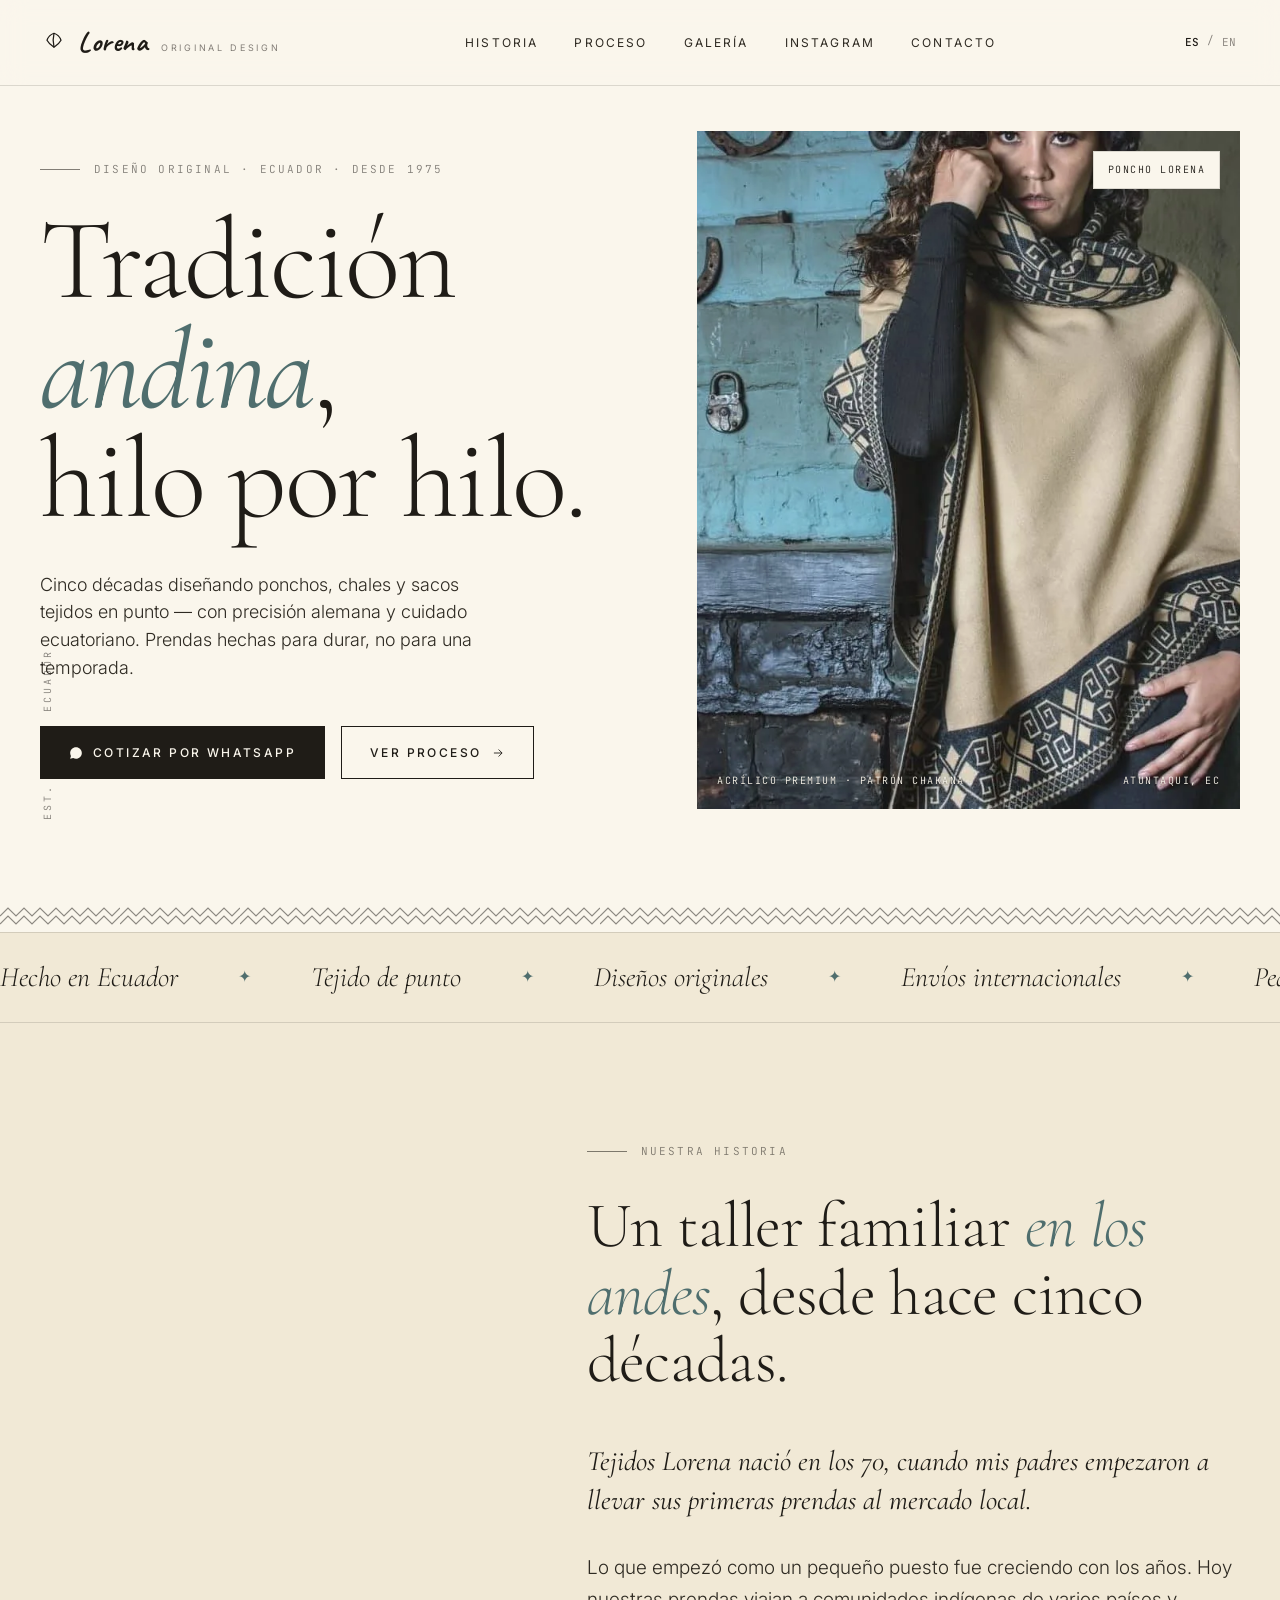
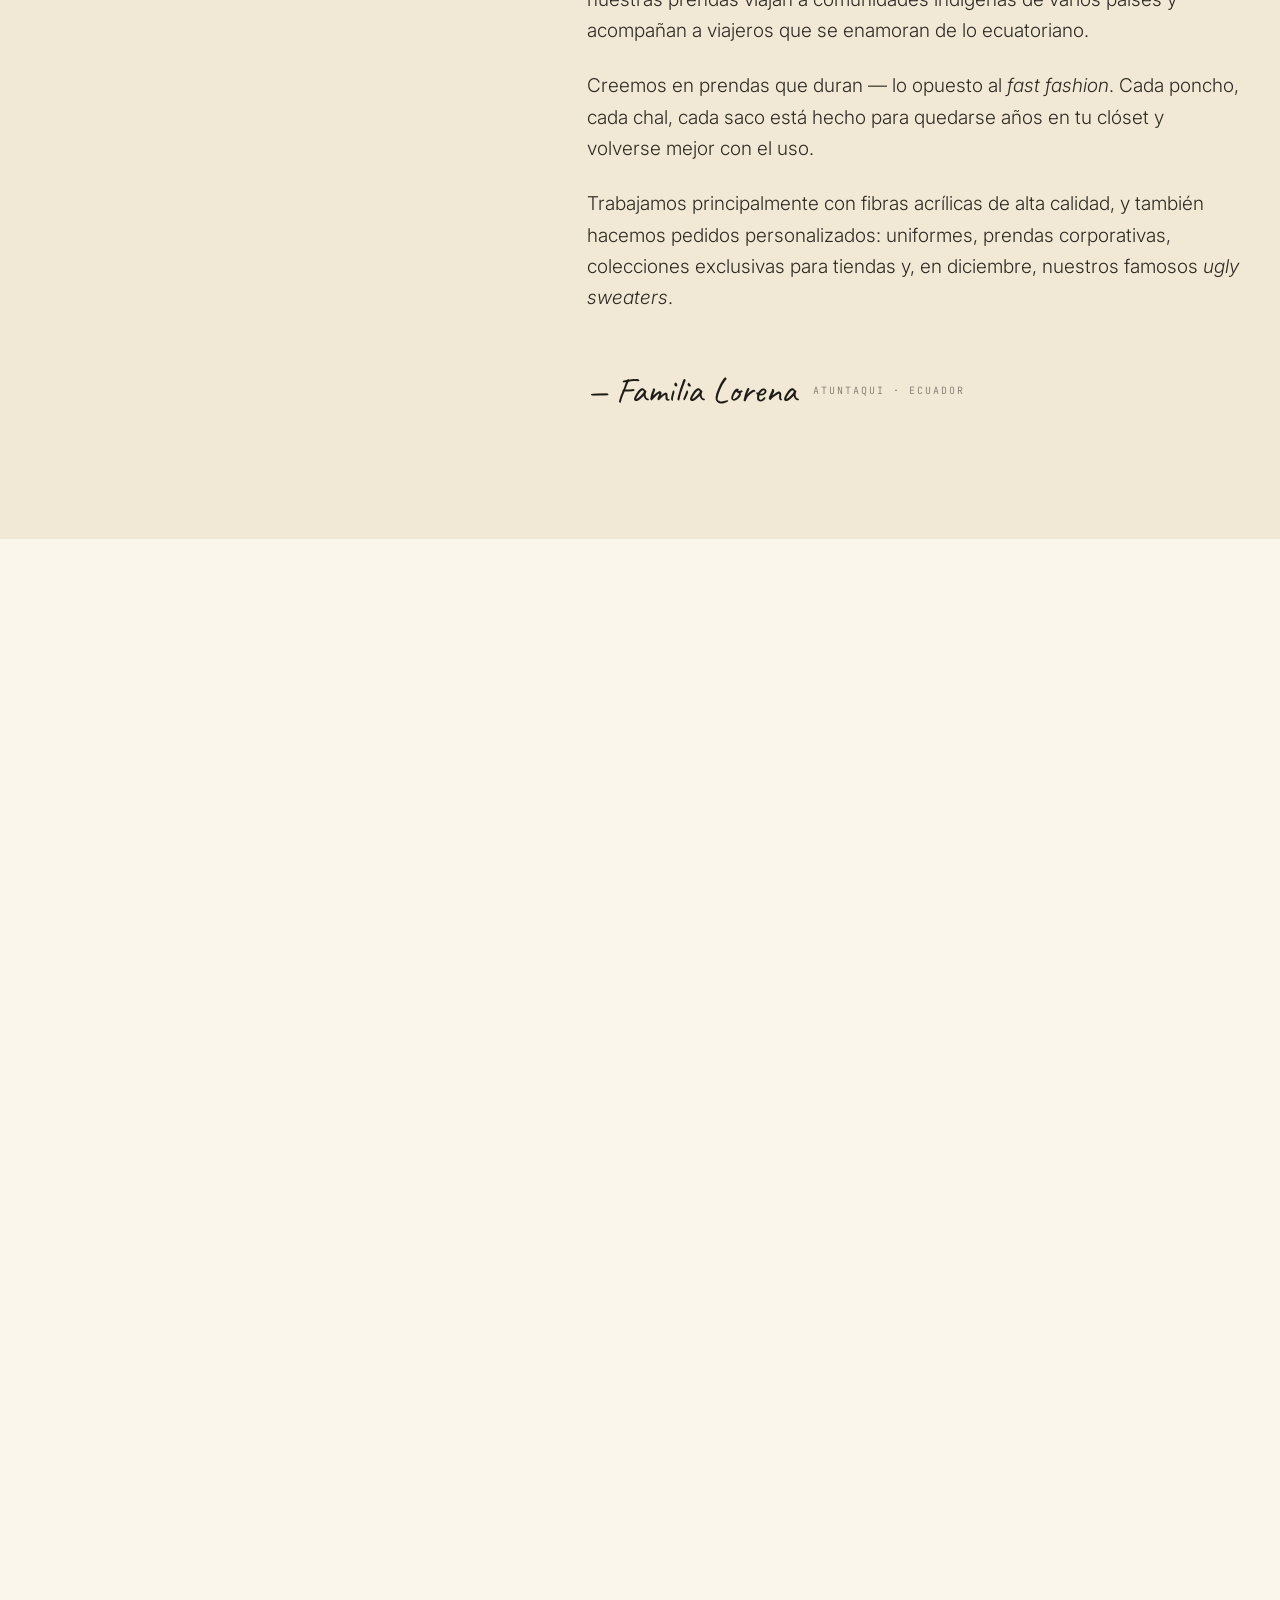
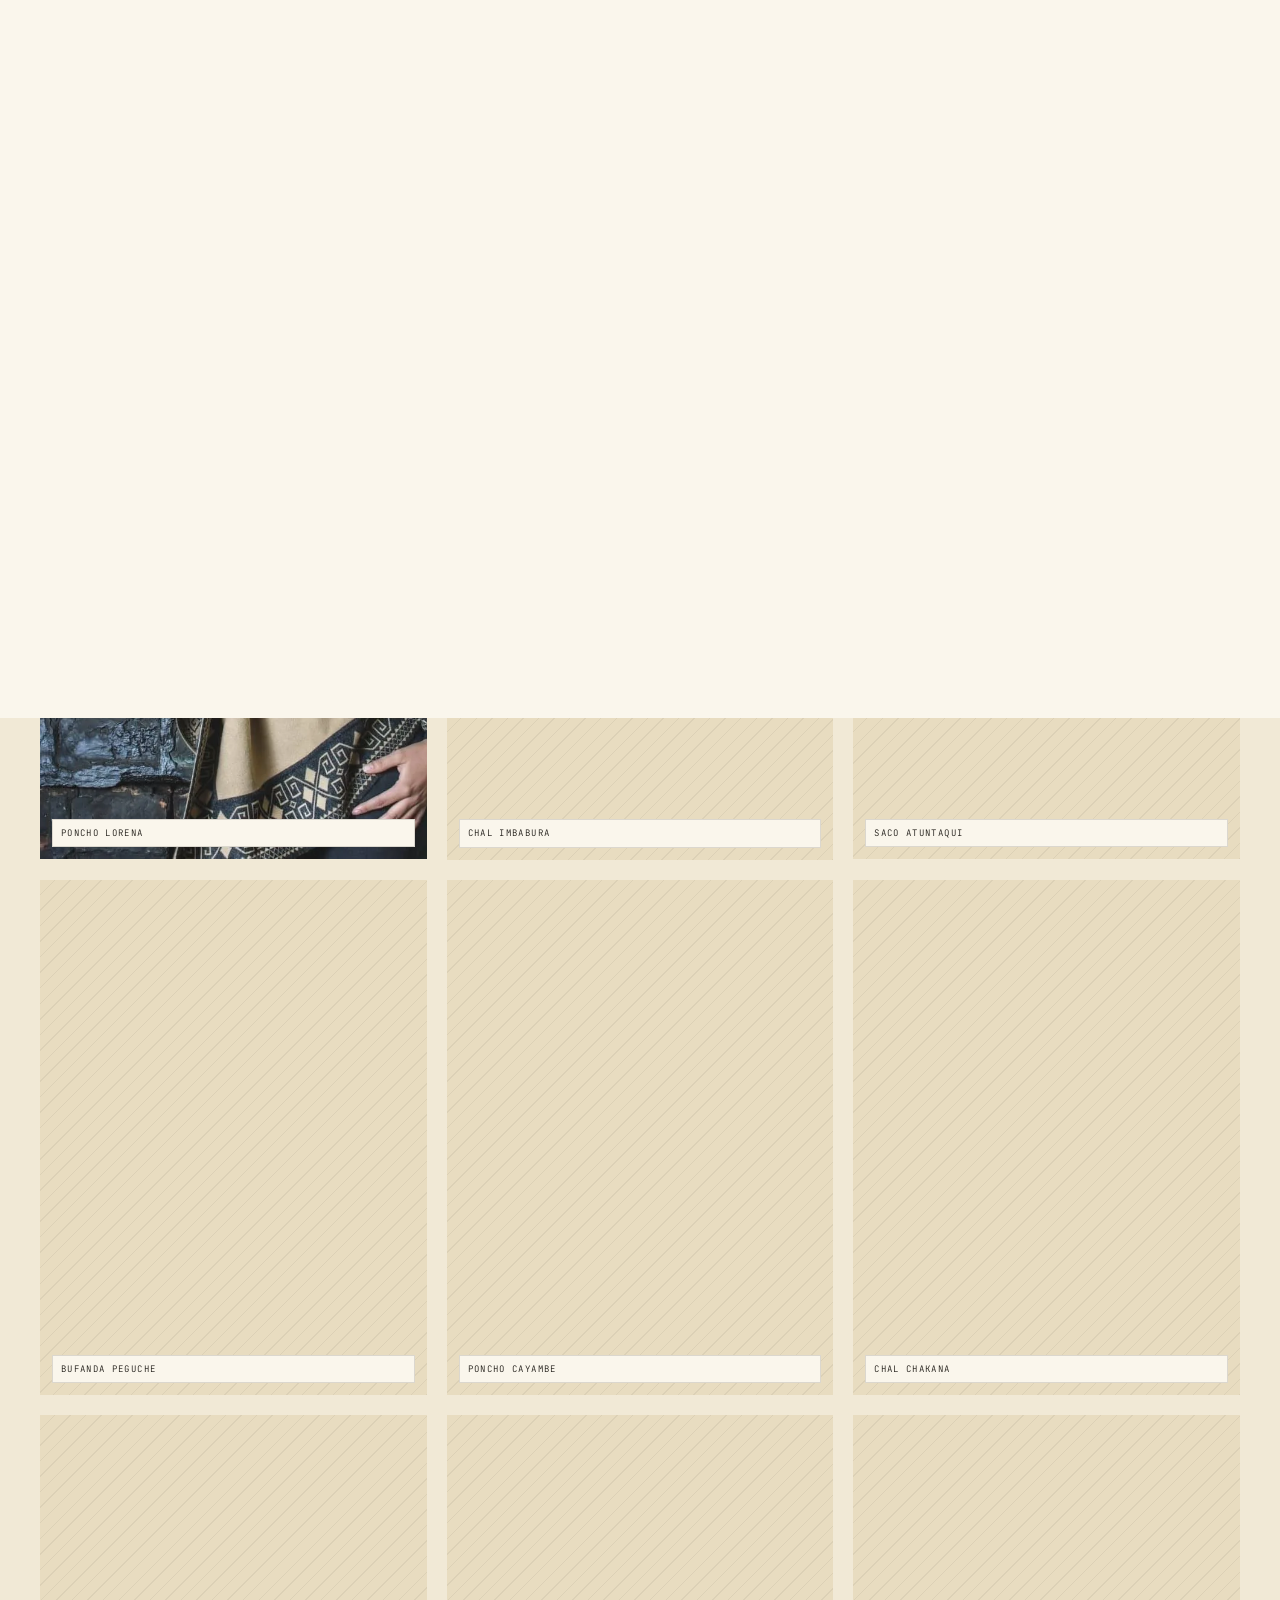
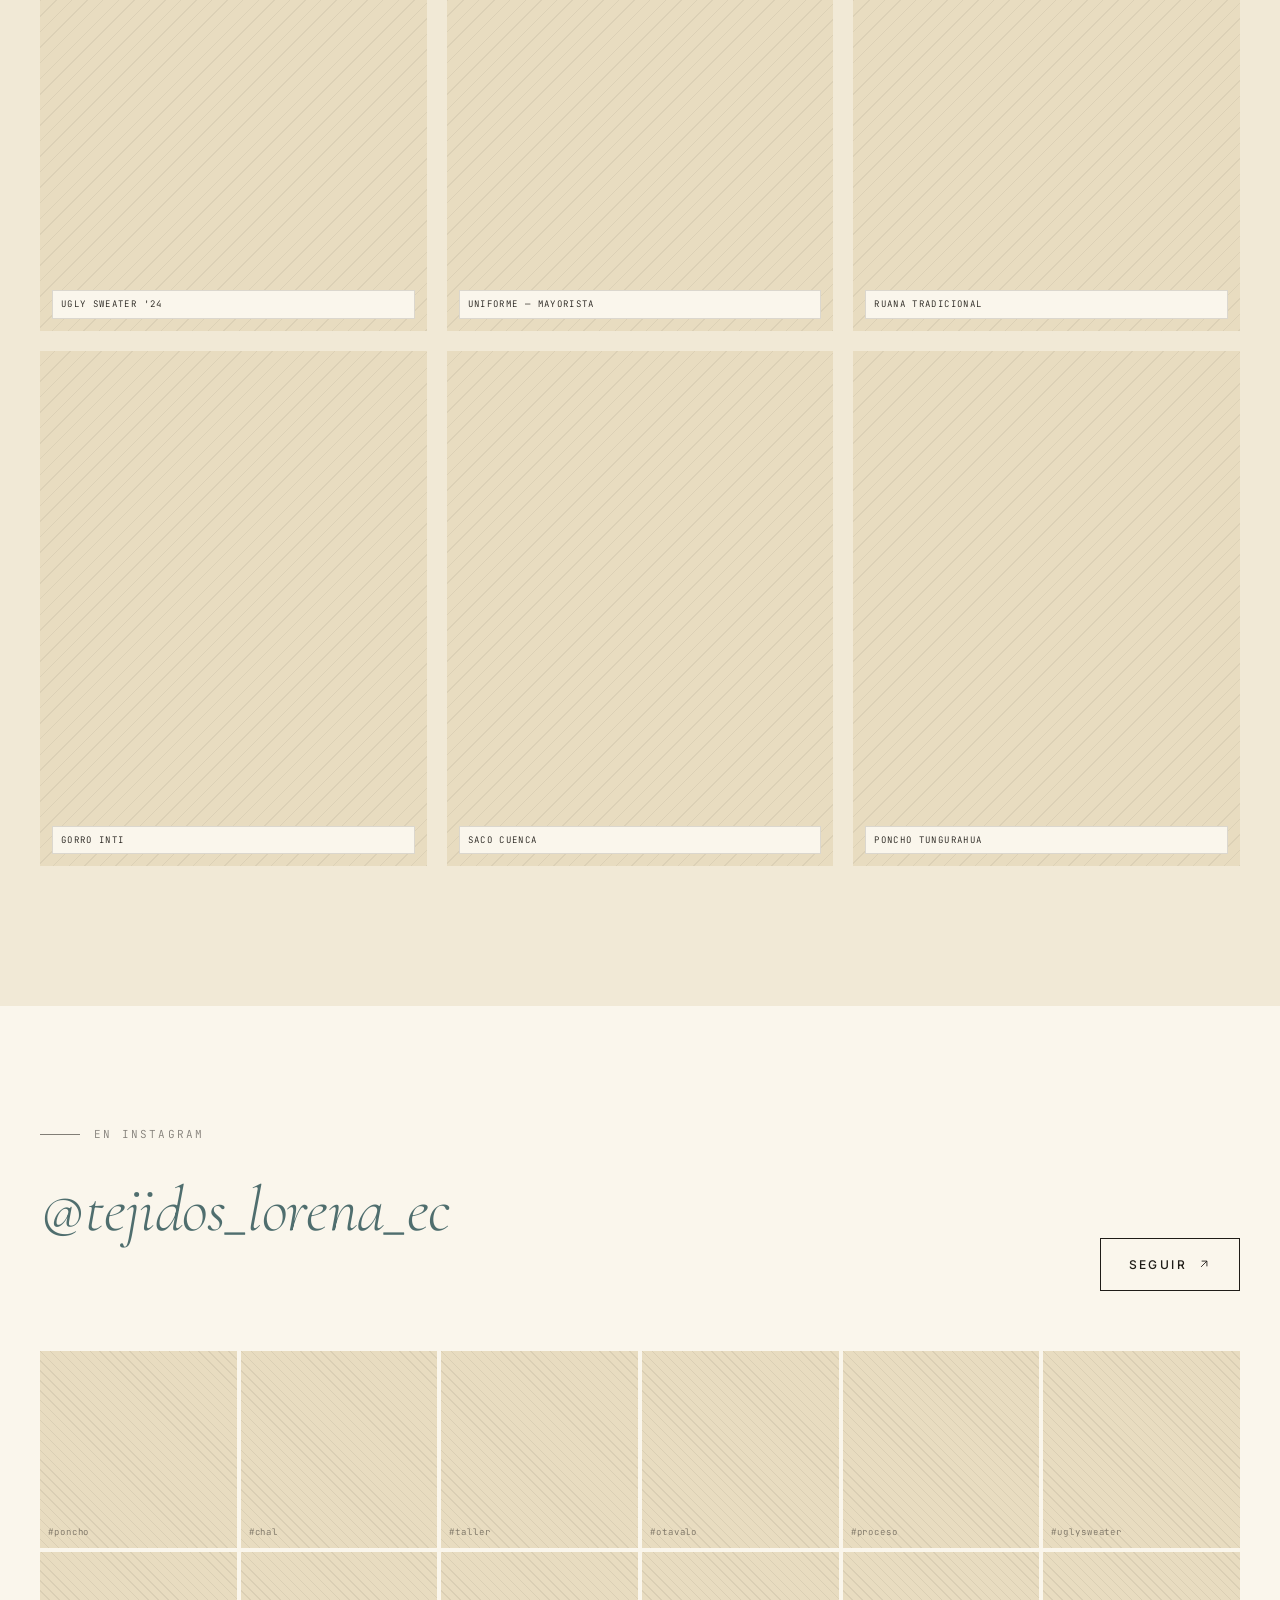
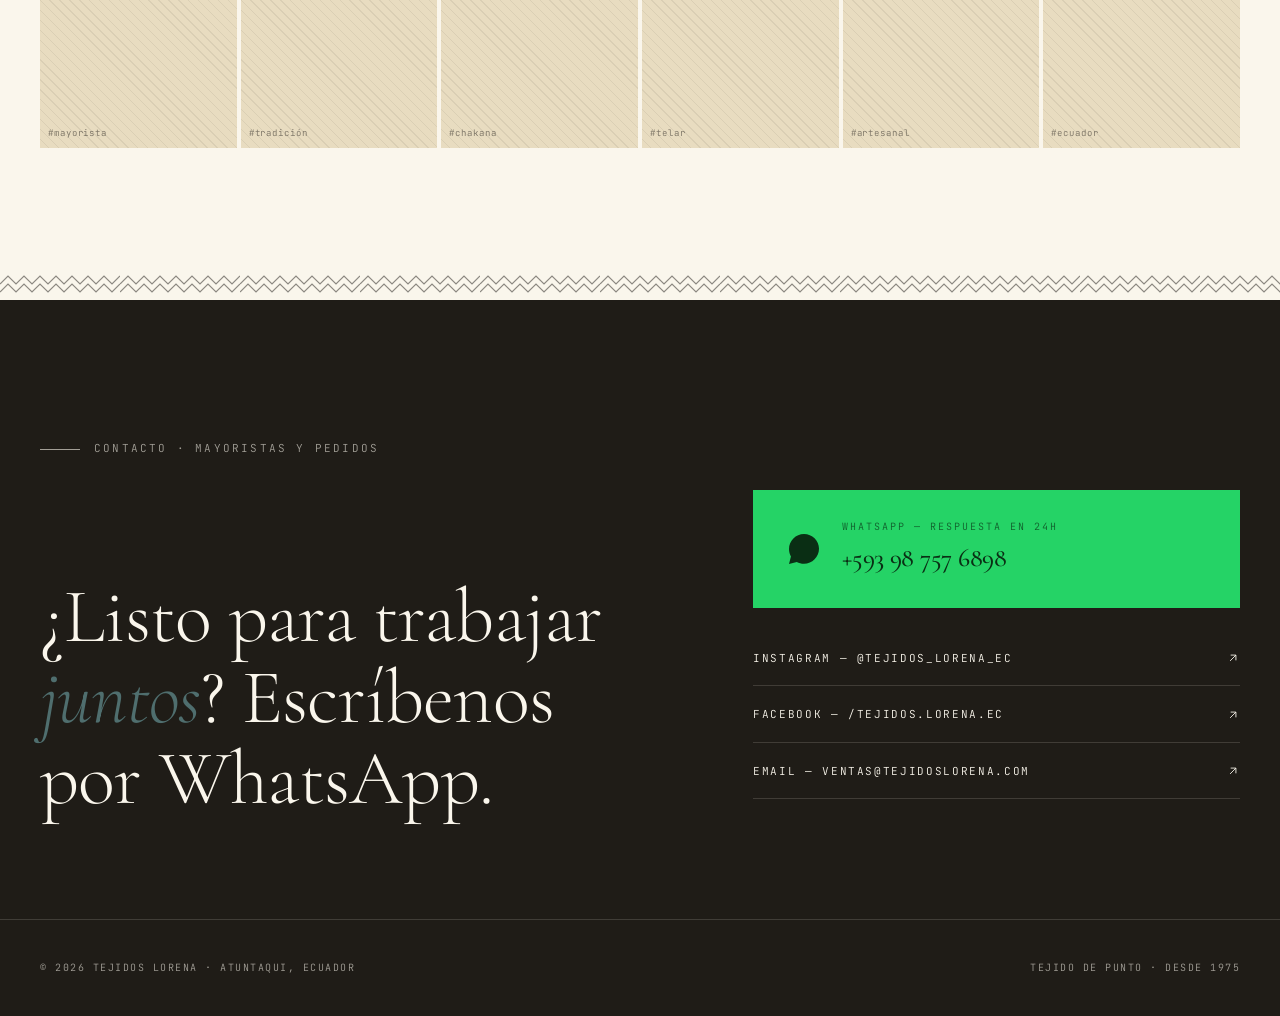
==== commit c21f0bbd: "chore: improve network chain" ====
--- a/index.html
+++ b/index.html
@@ -37,6 +37,8 @@
     document.documentElement.dataset.theme = 'dark';
 </script>
 <link rel="stylesheet" href="/styles.css">
+<script defer src="/i18n.js"></script>
+<script defer src="/app.js"></script>
 
 <script type="application/ld+json">
 {
@@ -102,6 +104,7 @@
   </div>
 </nav>
 
+<main>
 <header class="hero" id="top">
   <div class="hero-text">
     <div class="hero-meta"><span data-i18n="hero_meta">Diseño original · Ecuador · desde 1975</span></div>
@@ -300,6 +303,7 @@
     </div>
   </div>
 </section>
+</main>
 
 <footer>
   <span>© 2026 Tejidos Lorena · Atuntaqui, Ecuador</span>
@@ -351,8 +355,6 @@
   };
   /*EDITMODE-END*/
 </script>
-<script src="/i18n.js"></script>
-<script src="/app.js"></script>
 
 </body>
 </html>
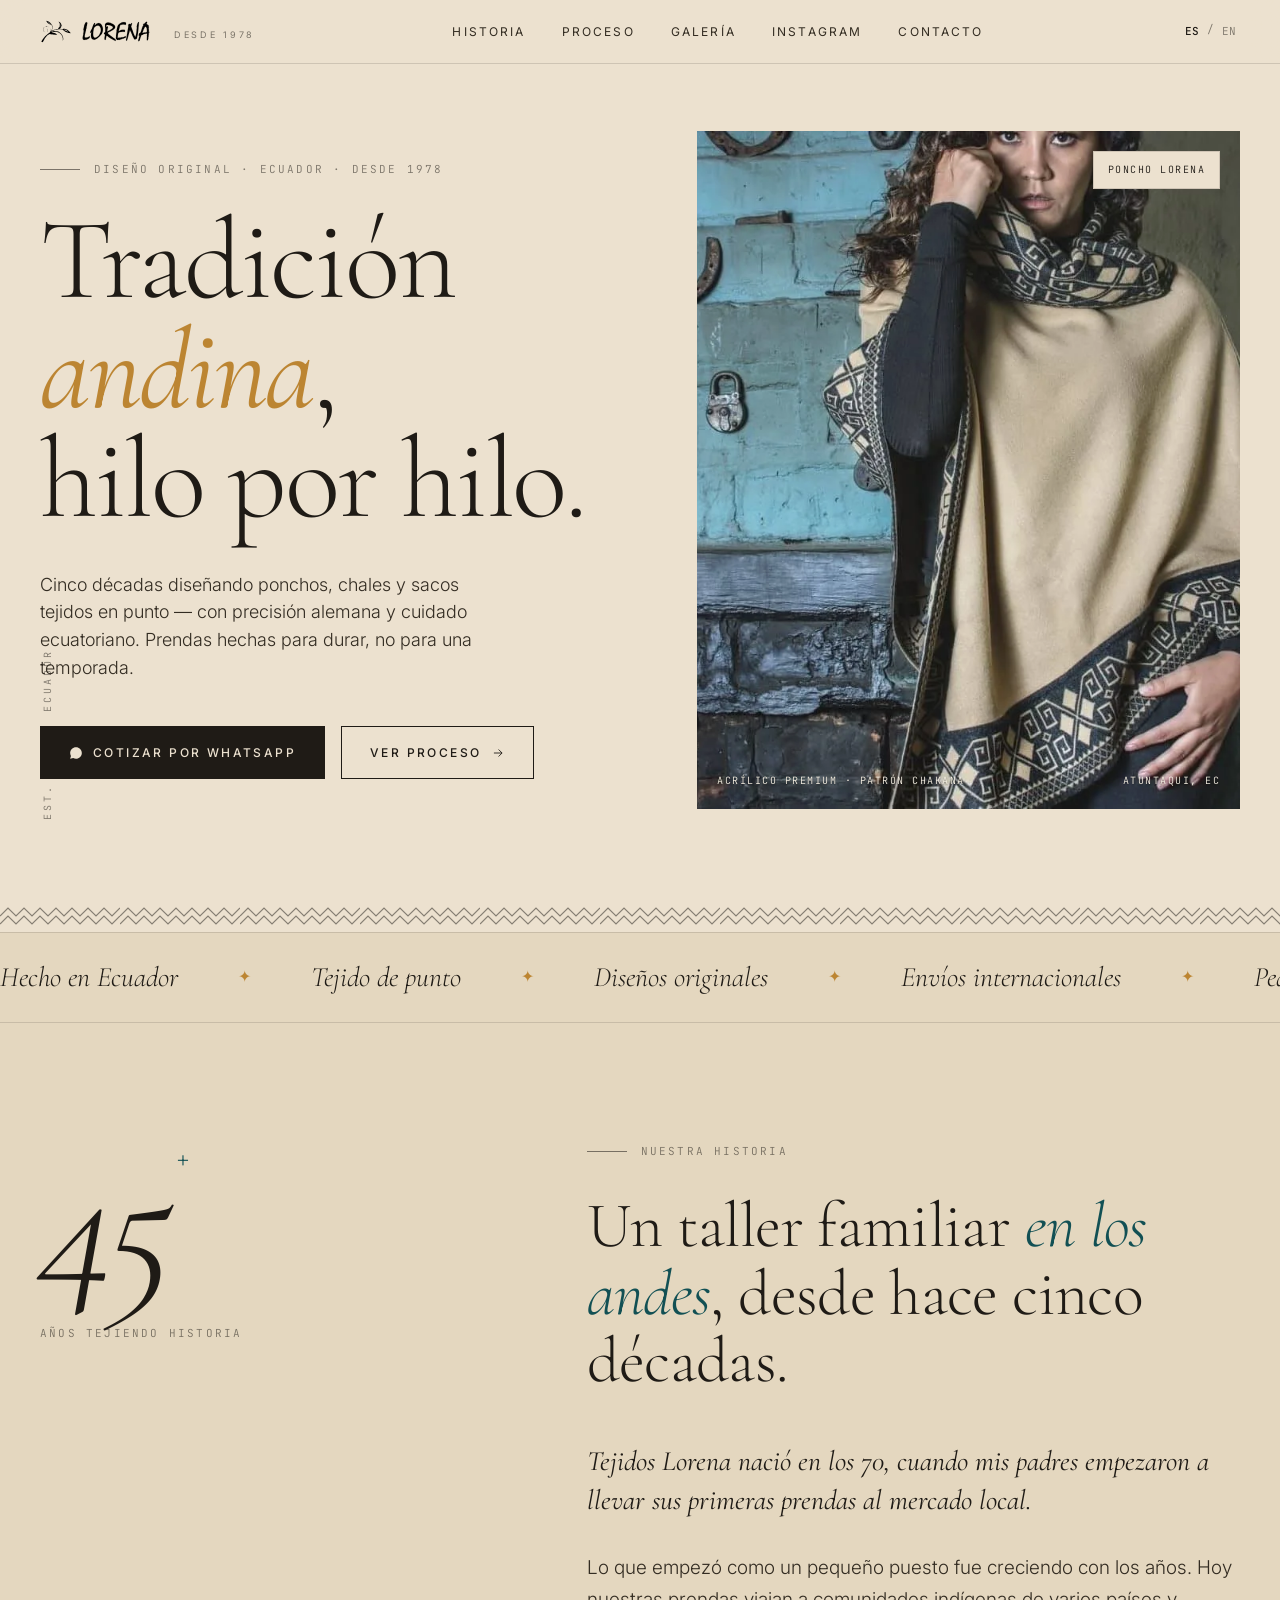
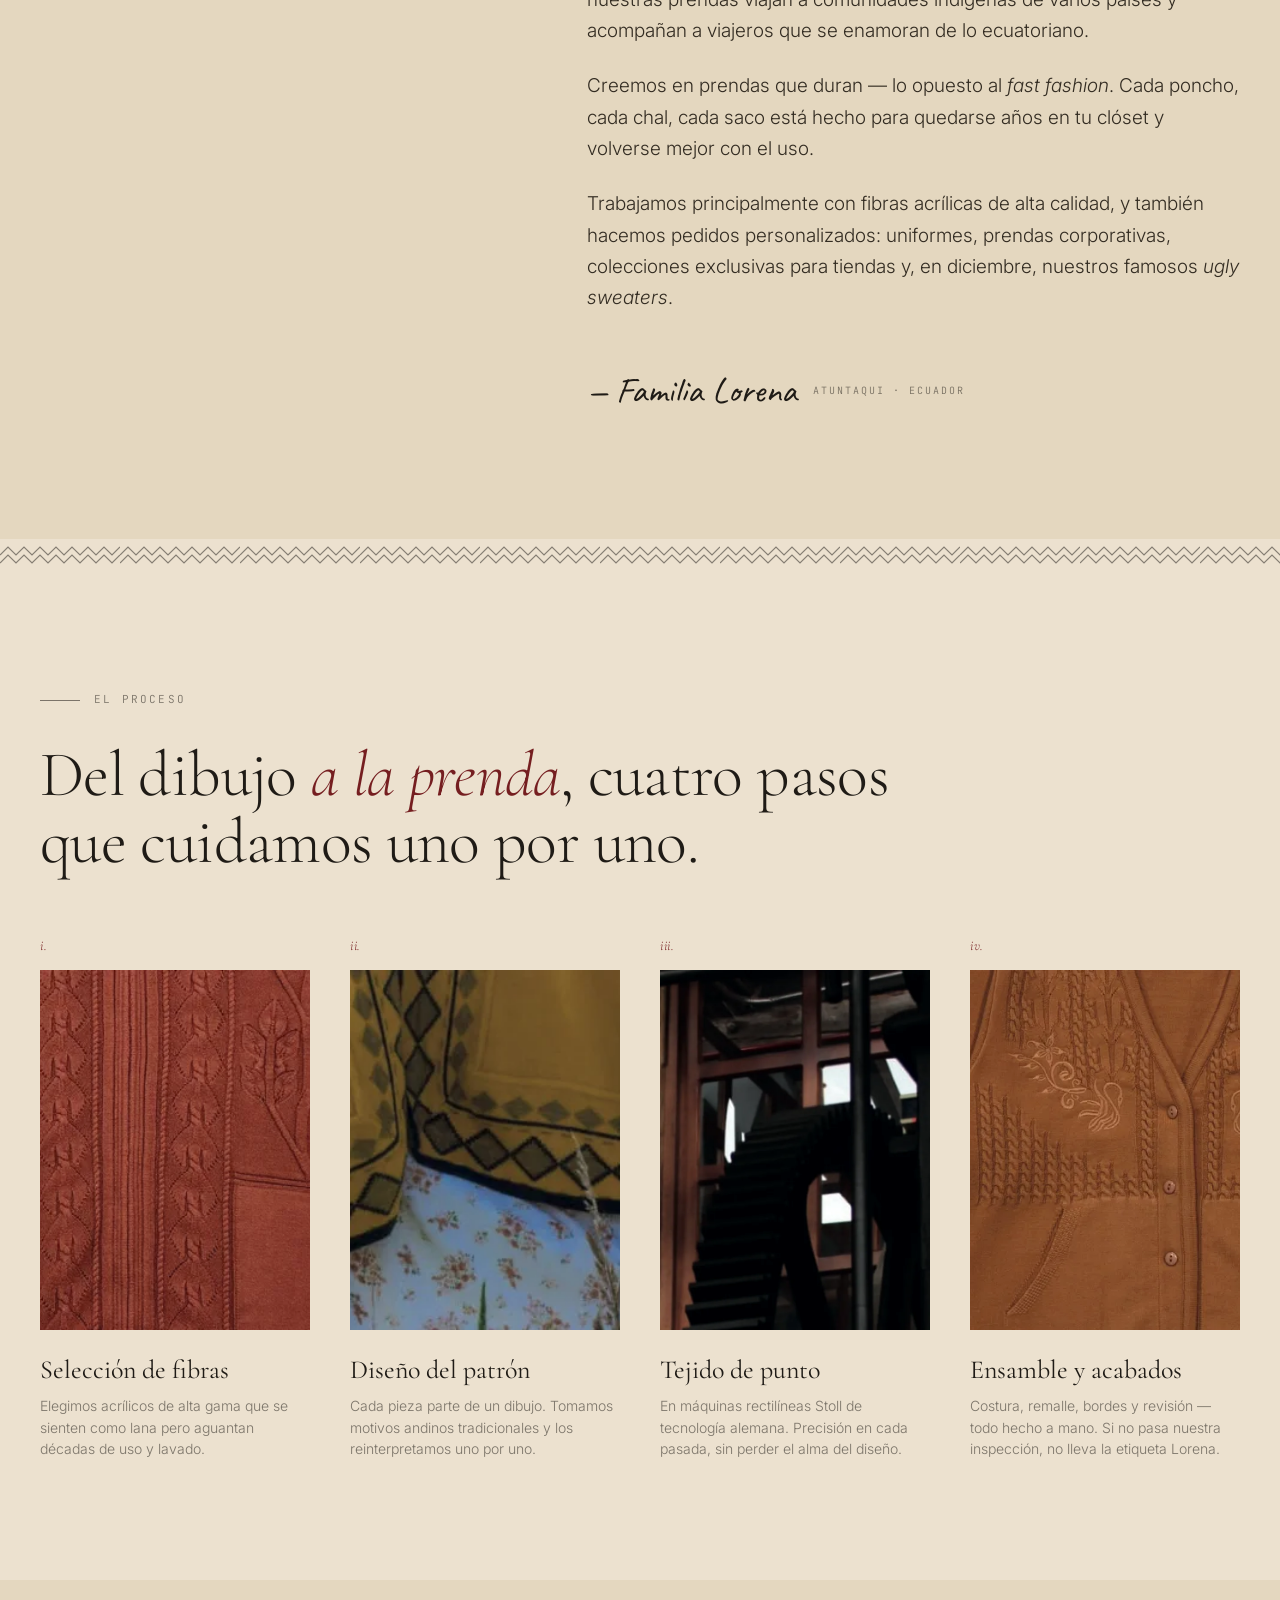
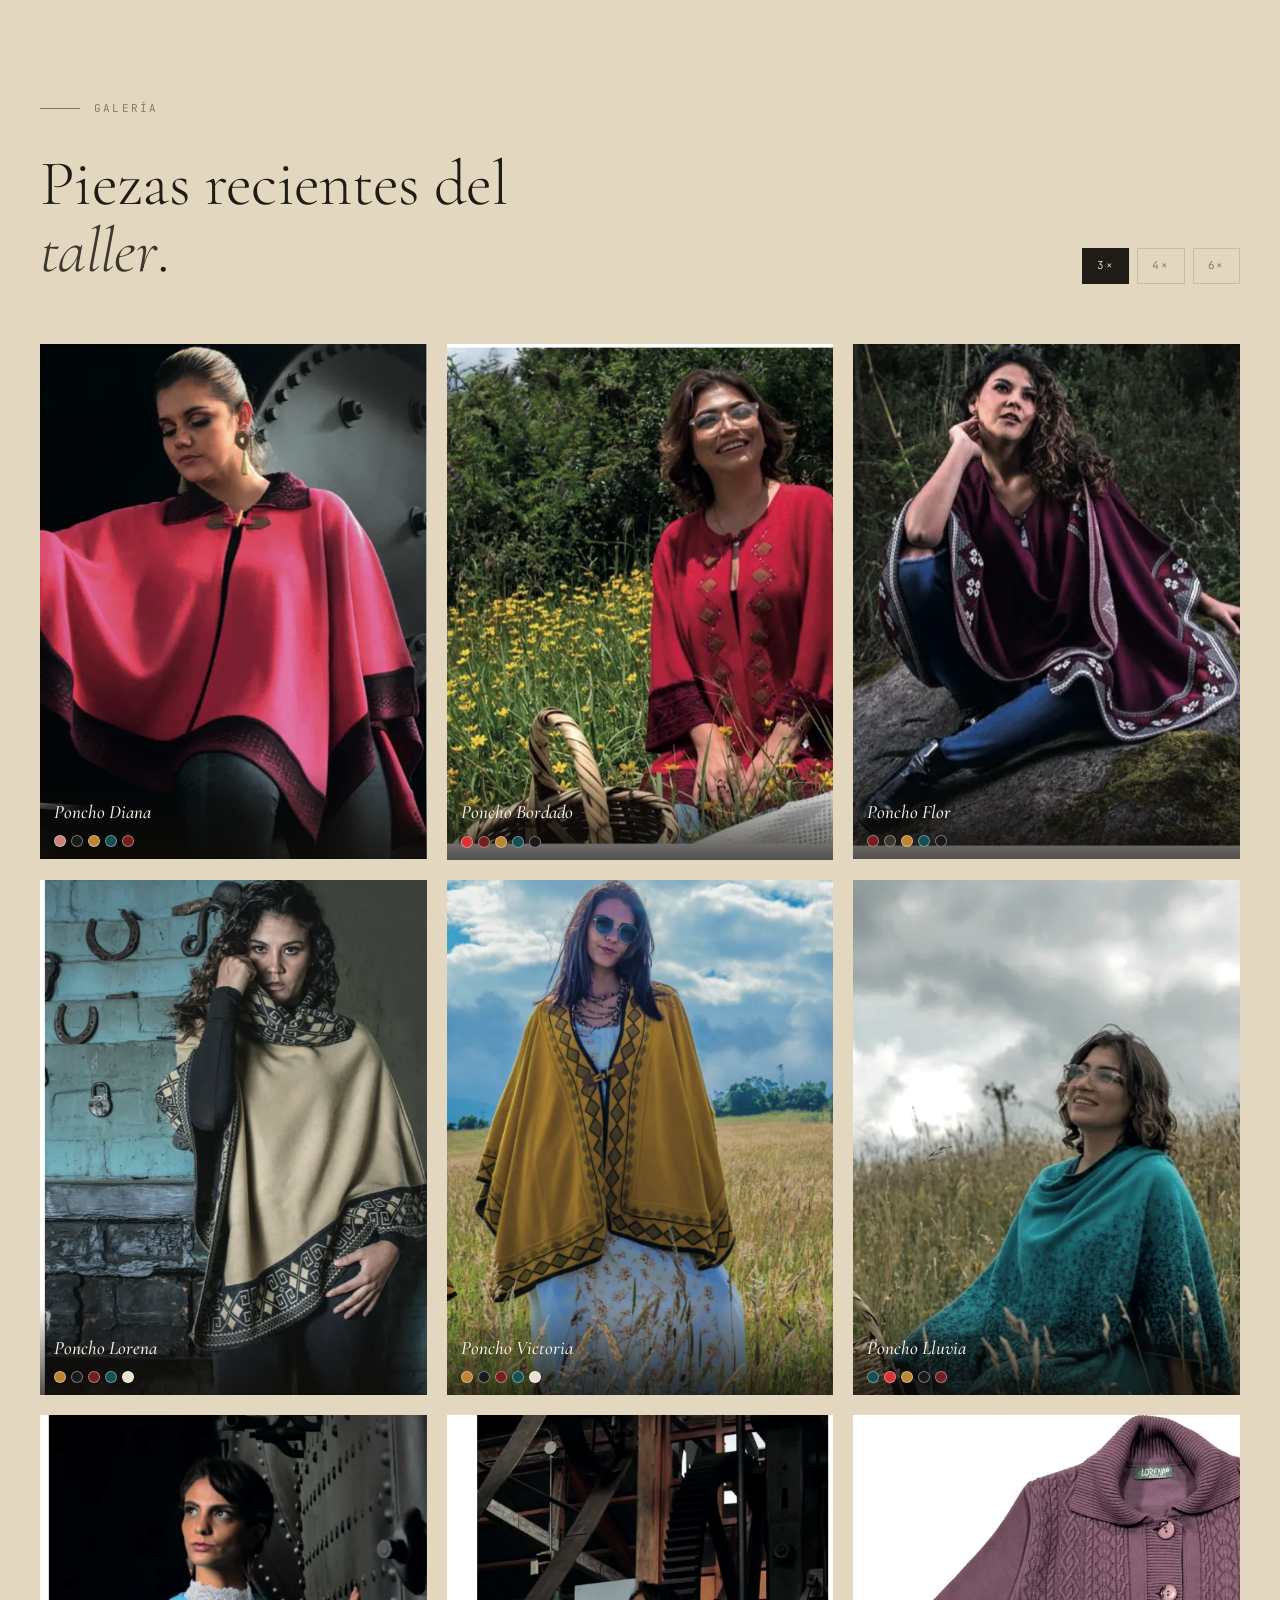
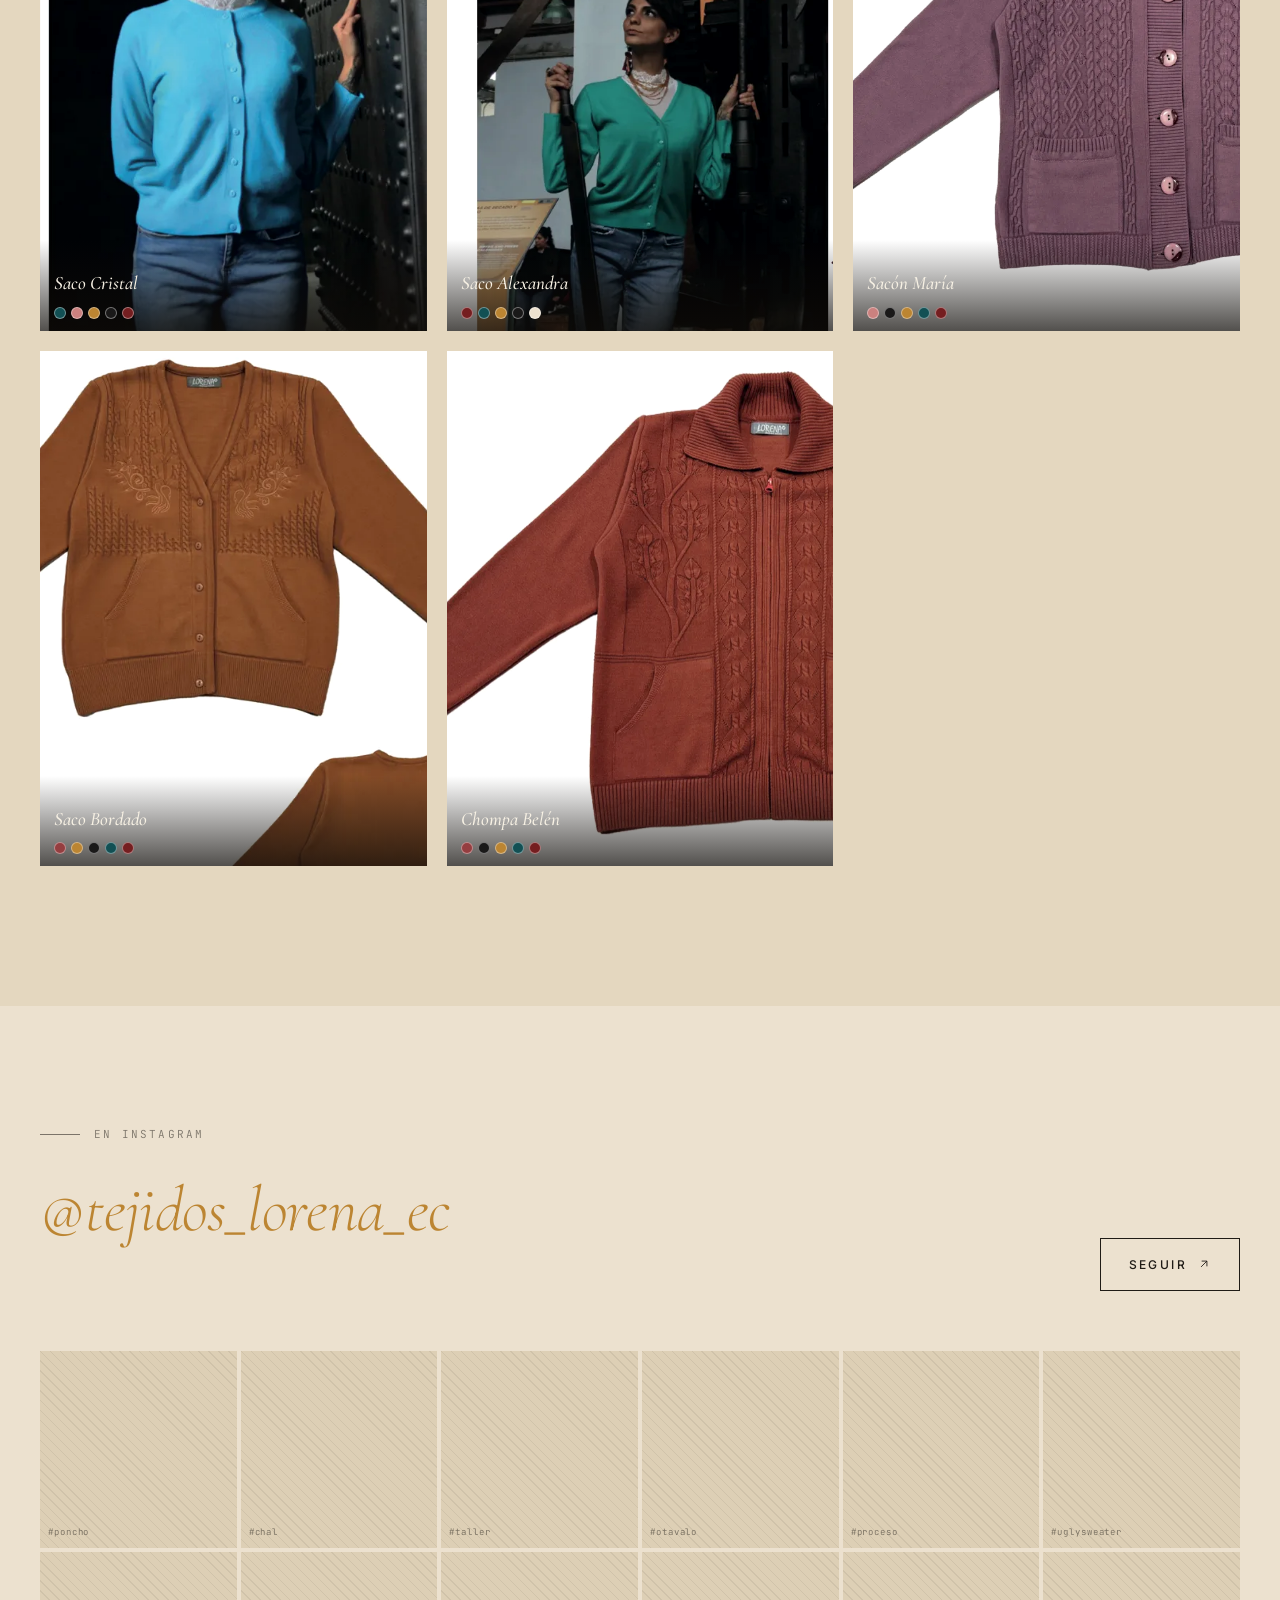
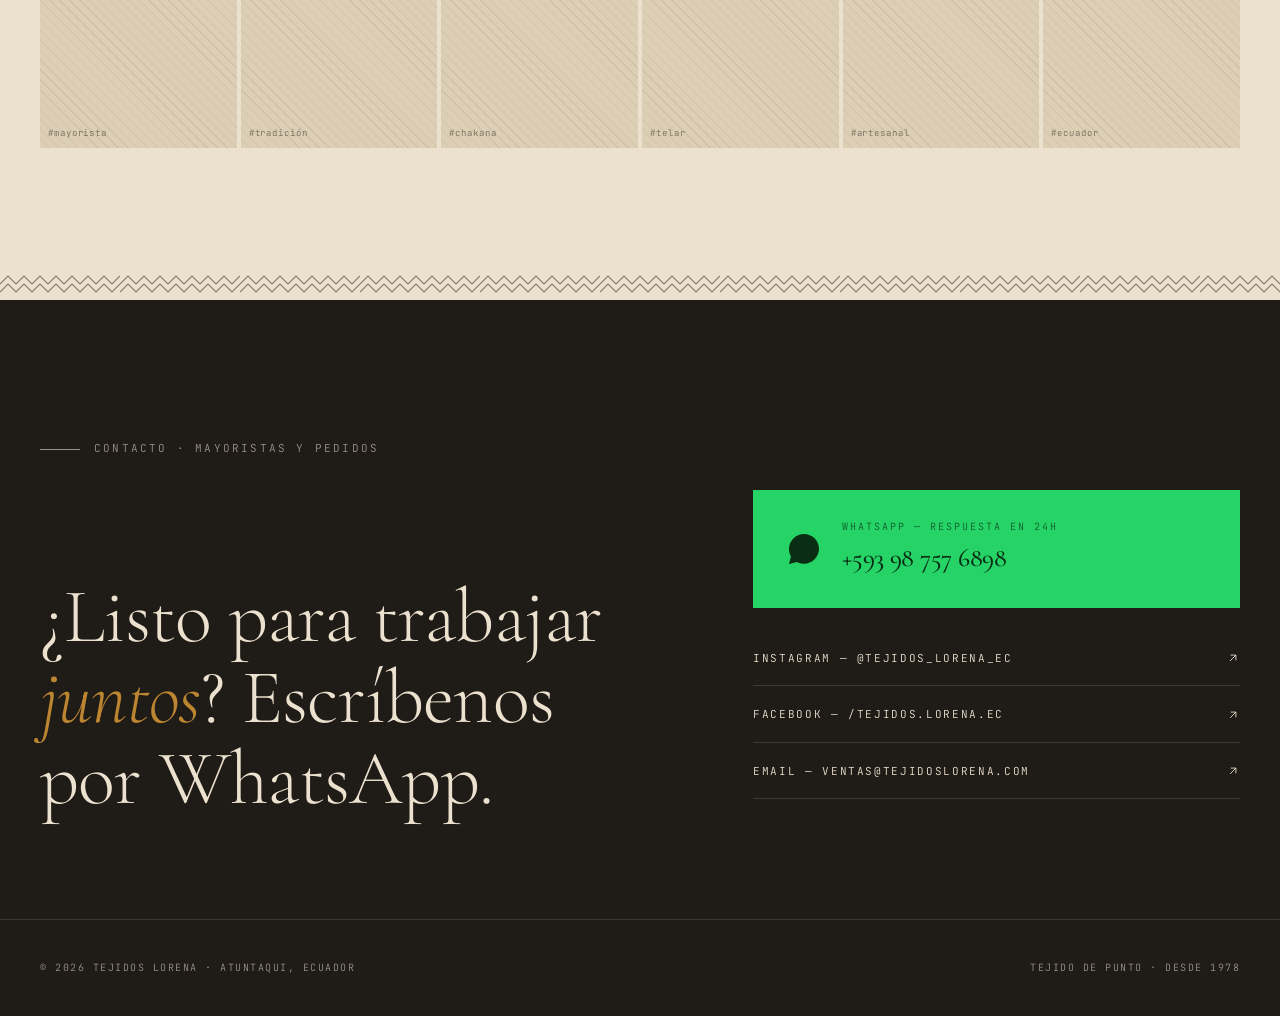
==== commit c1bcf54e: "feat: visual redesign with real catalog photography and Andean Earth palette Replaces the placeholde" ====
--- a/index.html
+++ b/index.html
@@ -4,13 +4,13 @@
 <meta charset="UTF-8">
 <meta name="viewport" content="width=device-width, initial-scale=1.0">
 <title>Tejidos Lorena · Tradición andina en tejido de punto</title>
-<meta name="description" content="Ponchos, chales y sacos en tejido de punto, confeccionados en nuestro taller de Atuntaqui, Ecuador desde 1975. Diseños originales andinos — envíos internacionales.">
+<meta name="description" content="Ponchos, chales y sacos en tejido de punto, confeccionados en nuestro taller de Atuntaqui, Ecuador desde 1978. Diseños originales andinos — envíos internacionales.">
 <link rel="canonical" href="https://www.tejidoslorena.com/">
 
 <meta property="og:type" content="website">
 <meta property="og:site_name" content="Tejidos Lorena">
-<meta property="og:title" content="Tejidos Lorena — Tradición andina en tejido de punto desde 1975">
-<meta property="og:description" content="Fábrica ecuatoriana de ponchos, chales y sacos de punto desde 1975. Diseños originales andinos, confeccionados en Atuntaqui. Envíos internacionales.">
+<meta property="og:title" content="Tejidos Lorena — Tradición andina en tejido de punto desde 1978">
+<meta property="og:description" content="Fábrica ecuatoriana de ponchos, chales y sacos de punto desde 1978. Diseños originales andinos, confeccionados en Atuntaqui. Envíos internacionales.">
 <meta property="og:url" content="https://www.tejidoslorena.com/">
 <meta property="og:image" content="https://www.tejidoslorena.com/og-image.jpg">
 <meta property="og:image:width" content="1200">
@@ -20,8 +20,8 @@
 <meta property="og:locale:alternate" content="en_US">
 
 <meta name="twitter:card" content="summary_large_image">
-<meta name="twitter:title" content="Tejidos Lorena — Tradición andina en tejido de punto desde 1975">
-<meta name="twitter:description" content="Taller familiar ecuatoriano tejiendo ponchos, chales y sacos de punto desde 1975. Diseños originales andinos, confeccionados en Atuntaqui.">
+<meta name="twitter:title" content="Tejidos Lorena — Tradición andina en tejido de punto desde 1978">
+<meta name="twitter:description" content="Taller familiar ecuatoriano tejiendo ponchos, chales y sacos de punto desde 1978. Diseños originales andinos, confeccionados en Atuntaqui.">
 <meta name="twitter:image" content="https://www.tejidoslorena.com/og-image.jpg">
 
 <link rel="icon" type="image/svg+xml" href="/favicon.svg">
@@ -32,10 +32,6 @@
   href="https://fonts.googleapis.com/css2?family=Cormorant+Garamond:ital,wght@0,300;0,400;0,500;0,600;1,300;1,400&family=Inter:wght@300;400;500;600&family=JetBrains+Mono:wght@400;500&family=Caveat:wght@400;600;700&display=swap"
   onload="this.onload=null;this.rel='stylesheet'">
 <noscript><link rel="stylesheet" href="https://fonts.googleapis.com/css2?family=Cormorant+Garamond:ital,wght@0,300;0,400;0,500;0,600;1,300;1,400&family=Inter:wght@300;400;500;600&family=JetBrains+Mono:wght@400;500&family=Caveat:wght@400;600;700&display=swap"></noscript>
-<script>
-  if (matchMedia('(prefers-color-scheme: dark)').matches)
-    document.documentElement.dataset.theme = 'dark';
-</script>
 <link rel="stylesheet" href="/styles.css">
 <script defer src="/i18n.js"></script>
 <script defer src="/app.js"></script>
@@ -45,14 +41,14 @@
   "@context": "https://schema.org",
   "@type": ["LocalBusiness", "ClothingStore"],
   "name": "Tejidos Lorena",
-  "description": "Taller familiar ecuatoriano tejiendo ponchos, chales y sacos de punto desde 1975.",
+  "description": "Taller familiar ecuatoriano tejiendo ponchos, chales y sacos de punto desde 1978.",
   "url": "https://www.tejidoslorena.com",
   "telephone": "+593987576898",
   "email": "ventas@tejidoslorena.com",
   "image": "https://www.tejidoslorena.com/og-image.jpg",
   "logo": "https://www.tejidoslorena.com/favicon.svg",
   "priceRange": "$$",
-  "foundingDate": "1975",
+  "foundingDate": "1978",
   "address": {
     "@type": "PostalAddress",
     "streetAddress": "Río Amazonas 12-49 y Simón Bolívar",
@@ -82,11 +78,9 @@
 
 <nav>
   <a href="#top" class="nav-logo">
-    <svg viewBox="0 0 32 32" fill="none">
-      <path d="M16 6 Q22 8 24 14 Q22 18 16 22 Q10 18 8 14 Q10 8 16 6 Z" stroke="currentColor" stroke-width="1.4" fill="none"/>
-      <path d="M16 6 Q14 14 16 22" stroke="currentColor" stroke-width="1.4"/>
-    </svg>
-    <span>Lorena<span class="sub">Original Design</span></span>
+    <img class="nav-logo-icon" src="/assets/images/logo-mark.svg" alt="" width="40" height="28">
+    <img class="nav-logo-word" src="/assets/images/logo-wordmark.svg" alt="Lorena" width="88" height="26">
+    <span class="sub">Desde 1978</span>
   </a>
   <div class="nav-links">
     <a href="#historia" data-i18n="nav_historia">Historia</a>
@@ -107,7 +101,7 @@
 <main>
 <header class="hero" id="top">
   <div class="hero-text">
-    <div class="hero-meta"><span data-i18n="hero_meta">Diseño original · Ecuador · desde 1975</span></div>
+    <div class="hero-meta"><span data-i18n="hero_meta">Diseño original · Ecuador · desde 1978</span></div>
     <h1>
       <span data-i18n="hero_h1_1">Tradición</span><br>
       <em data-i18n="hero_h1_2">andina</em>,<br>
@@ -138,7 +132,7 @@
       <span>Atuntaqui, EC</span>
     </div>
   </div>
-  <div class="hero-side-label">Est. 1975 · Ecuador</div>
+  <div class="hero-side-label">Est. 1978 · Ecuador</div>
 </header>
 
 <div class="andean-band" aria-hidden="true"></div>
@@ -162,7 +156,7 @@
 
 <section class="historia" id="historia">
   <div class="historia-left">
-    <div class="historia-years">50<sup>+</sup></div>
+    <div class="historia-years">45<sup>+</sup></div>
     <div class="historia-years-label" data-i18n="historia_years_label">años tejiendo historia</div>
   </div>
   <div class="historia-right">
@@ -195,25 +189,45 @@
   <div class="proceso-grid">
     <div class="proceso-step">
       <div class="proceso-num">i.</div>
-      <div class="proceso-img"><div class="proceso-img-inner">IMG · Selección de fibras</div></div>
+      <div class="proceso-img">
+        <picture>
+          <source srcset="/assets/images/proceso-1-fibras.webp" type="image/webp">
+          <img src="/assets/images/proceso-1-fibras.png" alt="Textura de fibra acrílica tejida, detalle de cardigan Lorena">
+        </picture>
+      </div>
       <h3 data-i18n="proceso_1_title">Selección de fibras</h3>
       <p data-i18n="proceso_1_desc">Elegimos acrílicos de alta gama que se sienten como lana pero aguantan décadas de uso y lavado.</p>
     </div>
     <div class="proceso-step">
       <div class="proceso-num">ii.</div>
-      <div class="proceso-img"><div class="proceso-img-inner">IMG · Diseño del patrón</div></div>
+      <div class="proceso-img">
+        <picture>
+          <source srcset="/assets/images/proceso-2-diseno.webp" type="image/webp">
+          <img src="/assets/images/proceso-2-diseno.png" alt="Detalle del borde con patrón andino tejido en el Poncho Victoria">
+        </picture>
+      </div>
       <h3 data-i18n="proceso_2_title">Diseño del patrón</h3>
       <p data-i18n="proceso_2_desc">Cada pieza parte de un dibujo. Tomamos motivos andinos tradicionales y los reinterpretamos uno por uno.</p>
     </div>
     <div class="proceso-step">
       <div class="proceso-num">iii.</div>
-      <div class="proceso-img"><div class="proceso-img-inner">IMG · Máquina Stoll</div></div>
+      <div class="proceso-img">
+        <picture>
+          <source srcset="/assets/images/proceso-3-tejido.webp" type="image/webp">
+          <img src="/assets/images/proceso-3-tejido.png" alt="Máquina rectilínea Stoll en el taller de Atuntaqui">
+        </picture>
+      </div>
       <h3 data-i18n="proceso_3_title">Tejido de punto</h3>
       <p data-i18n="proceso_3_desc">En máquinas rectilíneas Stoll de tecnología alemana. Precisión en cada pasada, sin perder el alma del diseño.</p>
     </div>
     <div class="proceso-step">
       <div class="proceso-num">iv.</div>
-      <div class="proceso-img"><div class="proceso-img-inner">IMG · Ensamble y acabados</div></div>
+      <div class="proceso-img">
+        <picture>
+          <source srcset="/assets/images/proceso-4-acabados.webp" type="image/webp">
+          <img src="/assets/images/proceso-4-acabados.png" alt="Detalle de bordado y acabados a mano en el Saco Bordado">
+        </picture>
+      </div>
       <h3 data-i18n="proceso_4_title">Ensamble y acabados</h3>
       <p data-i18n="proceso_4_desc">Costura, remalle, bordes y revisión — todo hecho a mano. Si no pasa nuestra inspección, no lleva la etiqueta Lorena.</p>
     </div>
@@ -233,24 +247,116 @@
     </div>
   </div>
   <div class="galeria-grid dense-med" id="galeria-grid">
-    <div class="gal-item" data-featured>
-      <picture>
-        <source srcset="/assets/images/poncho-hero.webp" type="image/webp">
-        <img class="poncho-real" src="/assets/images/poncho-hero.png" alt="Poncho Lorena — tejido de punto, confeccionado en el taller">
-      </picture>
-      <div class="gal-label"><span>Poncho Lorena</span></div>
-    </div>
-    <div class="gal-item"><div class="gal-label"><span>Chal Imbabura</span></div></div>
-    <div class="gal-item"><div class="gal-label"><span>Saco Atuntaqui</span></div></div>
-    <div class="gal-item"><div class="gal-label"><span>Bufanda Peguche</span></div></div>
-    <div class="gal-item"><div class="gal-label"><span>Poncho Cayambe</span></div></div>
-    <div class="gal-item"><div class="gal-label"><span>Chal Chakana</span></div></div>
-    <div class="gal-item"><div class="gal-label"><span>Ugly Sweater '24</span></div></div>
-    <div class="gal-item"><div class="gal-label"><span>Uniforme — mayorista</span></div></div>
-    <div class="gal-item"><div class="gal-label"><span>Ruana tradicional</span></div></div>
-    <div class="gal-item"><div class="gal-label"><span>Gorro Inti</span></div></div>
-    <div class="gal-item"><div class="gal-label"><span>Saco Cuenca</span></div></div>
-    <div class="gal-item"><div class="gal-label"><span>Poncho Tungurahua</span></div></div>
+    <div class="gal-item">
+      <picture>
+        <source srcset="/assets/images/gal-poncho-diana.webp" type="image/webp">
+        <img src="/assets/images/gal-poncho-diana.png" alt="Poncho Diana">
+      </picture>
+      <div class="gal-info">
+        <span class="gal-name" data-i18n="gal_poncho_diana">Poncho Diana</span>
+        <span class="gal-swatches"><i style="background:#cb817f"></i><i style="background:#1a1919"></i><i style="background:#bc8532"></i><i style="background:#125054"></i><i style="background:#751e20"></i></span>
+      </div>
+    </div>
+    <div class="gal-item">
+      <picture>
+        <source srcset="/assets/images/gal-poncho-bordado.webp" type="image/webp">
+        <img src="/assets/images/gal-poncho-bordado.png" alt="Poncho Bordado">
+      </picture>
+      <div class="gal-info">
+        <span class="gal-name" data-i18n="gal_poncho_bordado">Poncho Bordado</span>
+        <span class="gal-swatches"><i style="background:#da3332"></i><i style="background:#751e20"></i><i style="background:#bc8532"></i><i style="background:#125054"></i><i style="background:#1a1919"></i></span>
+      </div>
+    </div>
+    <div class="gal-item">
+      <picture>
+        <source srcset="/assets/images/gal-poncho-flor.webp" type="image/webp">
+        <img src="/assets/images/gal-poncho-flor.png" alt="Poncho Flor">
+      </picture>
+      <div class="gal-info">
+        <span class="gal-name" data-i18n="gal_poncho_flor">Poncho Flor</span>
+        <span class="gal-swatches"><i style="background:#751e20"></i><i style="background:#3d382c"></i><i style="background:#bc8532"></i><i style="background:#125054"></i><i style="background:#1a1919"></i></span>
+      </div>
+    </div>
+    <div class="gal-item">
+      <picture>
+        <source srcset="/assets/images/gal-poncho-lorena.webp" type="image/webp">
+        <img src="/assets/images/gal-poncho-lorena.png" alt="Poncho Lorena">
+      </picture>
+      <div class="gal-info">
+        <span class="gal-name" data-i18n="gal_poncho_lorena">Poncho Lorena</span>
+        <span class="gal-swatches"><i style="background:#bc8532"></i><i style="background:#1a1919"></i><i style="background:#751e20"></i><i style="background:#125054"></i><i style="background:#ece1cf"></i></span>
+      </div>
+    </div>
+    <div class="gal-item">
+      <picture>
+        <source srcset="/assets/images/hero-victoria.webp" type="image/webp">
+        <img src="/assets/images/hero-victoria.png" alt="Poncho Victoria">
+      </picture>
+      <div class="gal-info">
+        <span class="gal-name" data-i18n="gal_poncho_victoria">Poncho Victoria</span>
+        <span class="gal-swatches"><i style="background:#bc8532"></i><i style="background:#1a1919"></i><i style="background:#751e20"></i><i style="background:#125054"></i><i style="background:#ece1cf"></i></span>
+      </div>
+    </div>
+    <div class="gal-item">
+      <picture>
+        <source srcset="/assets/images/gal-poncho-lluvia.webp" type="image/webp">
+        <img src="/assets/images/gal-poncho-lluvia.png" alt="Poncho Lluvia">
+      </picture>
+      <div class="gal-info">
+        <span class="gal-name" data-i18n="gal_poncho_lluvia">Poncho Lluvia</span>
+        <span class="gal-swatches"><i style="background:#125054"></i><i style="background:#da3332"></i><i style="background:#bc8532"></i><i style="background:#1a1919"></i><i style="background:#751e20"></i></span>
+      </div>
+    </div>
+    <div class="gal-item">
+      <picture>
+        <source srcset="/assets/images/gal-saco-cristal.webp" type="image/webp">
+        <img src="/assets/images/gal-saco-cristal.png" alt="Saco Cristal">
+      </picture>
+      <div class="gal-info">
+        <span class="gal-name" data-i18n="gal_saco_cristal">Saco Cristal</span>
+        <span class="gal-swatches"><i style="background:#125054"></i><i style="background:#cb817f"></i><i style="background:#bc8532"></i><i style="background:#1a1919"></i><i style="background:#751e20"></i></span>
+      </div>
+    </div>
+    <div class="gal-item">
+      <picture>
+        <source srcset="/assets/images/gal-saco-alexandra.webp" type="image/webp">
+        <img src="/assets/images/gal-saco-alexandra.png" alt="Saco Alexandra">
+      </picture>
+      <div class="gal-info">
+        <span class="gal-name" data-i18n="gal_saco_alexandra">Saco Alexandra</span>
+        <span class="gal-swatches"><i style="background:#751e20"></i><i style="background:#125054"></i><i style="background:#bc8532"></i><i style="background:#1a1919"></i><i style="background:#ece1cf"></i></span>
+      </div>
+    </div>
+    <div class="gal-item">
+      <picture>
+        <source srcset="/assets/images/gal-sacon-maria.webp" type="image/webp">
+        <img src="/assets/images/gal-sacon-maria.png" alt="Sacón María">
+      </picture>
+      <div class="gal-info">
+        <span class="gal-name" data-i18n="gal_sacon_maria">Sacón María</span>
+        <span class="gal-swatches"><i style="background:#cb817f"></i><i style="background:#1a1919"></i><i style="background:#bc8532"></i><i style="background:#125054"></i><i style="background:#751e20"></i></span>
+      </div>
+    </div>
+    <div class="gal-item">
+      <picture>
+        <source srcset="/assets/images/gal-saco-bordado.webp" type="image/webp">
+        <img src="/assets/images/gal-saco-bordado.png" alt="Saco Bordado">
+      </picture>
+      <div class="gal-info">
+        <span class="gal-name" data-i18n="gal_saco_bordado">Saco Bordado</span>
+        <span class="gal-swatches"><i style="background:#953e40"></i><i style="background:#bc8532"></i><i style="background:#1a1919"></i><i style="background:#125054"></i><i style="background:#751e20"></i></span>
+      </div>
+    </div>
+    <div class="gal-item">
+      <picture>
+        <source srcset="/assets/images/gal-chompa-belen.webp" type="image/webp">
+        <img src="/assets/images/gal-chompa-belen.png" alt="Chompa Belén">
+      </picture>
+      <div class="gal-info">
+        <span class="gal-name" data-i18n="gal_chompa_belen">Chompa Belén</span>
+        <span class="gal-swatches"><i style="background:#953e40"></i><i style="background:#1a1919"></i><i style="background:#bc8532"></i><i style="background:#125054"></i><i style="background:#751e20"></i></span>
+      </div>
+    </div>
   </div>
 </section>
 
@@ -307,19 +413,11 @@
 
 <footer>
   <span>© 2026 Tejidos Lorena · Atuntaqui, Ecuador</span>
-  <span data-i18n="footer_right">Tejido de punto · Desde 1975</span>
+  <span data-i18n="footer_right">Tejido de punto · Desde 1978</span>
 </footer>
 
 <div class="tweaks" id="tweaks">
   <h4><span>Tweaks</span><button id="tweaks-close">×</button></h4>
-  <div class="tweak-group">
-    <label>Dirección visual</label>
-    <div class="theme-swatches">
-      <button class="theme-swatch active" data-theme-btn="cream">Crema editorial</button>
-      <button class="theme-swatch" data-theme-btn="dark">Oscuro dramático</button>
-      <button class="theme-swatch" data-theme-btn="teal">Turquesa puerta</button>
-    </div>
-  </div>
   <div class="tweak-group">
     <label>Densidad de galería</label>
     <div class="density-toggle" id="density-tweaks">
@@ -338,9 +436,9 @@
   </div>
   <div class="tweak-group">
     <label>Idioma</label>
-    <div class="theme-swatches">
-      <button class="theme-swatch active" data-lang-btn="es">Español</button>
-      <button class="theme-swatch" data-lang-btn="en">English</button>
+    <div class="lang-swatches">
+      <button class="lang-swatch active" data-lang-btn="es">Español</button>
+      <button class="lang-swatch" data-lang-btn="en">English</button>
     </div>
   </div>
 </div>
@@ -348,7 +446,6 @@
 <script>
   /*EDITMODE-BEGIN*/
   const TWEAK_DEFAULTS = {
-    "theme": "cream",
     "density": "dense-low",
     "copyTone": "editorial",
     "language": "es"
--- a/styles.css
+++ b/styles.css
@@ -1,48 +1,27 @@
 :root {
-  --cream: #f1e9d6;
-  --cream-deep: #e8dcc0;
-  --tan: #c9a876;
-  --tan-dark: #a8895c;
-  --ink: #1f1c17;
-  --ink-soft: #2e2a22;
-  --charcoal: #3d382e;
-  --bone: #faf6ec;
-  --stone: #8a8375;
-  --teal: #6b8b8b;
-  --teal-deep: #4f6e6e;
-  --line: rgba(31, 28, 23, 0.14);
-  --mute: rgba(31, 28, 23, 0.55);
-
-  --bg: var(--bone);
-  --bg-alt: var(--cream);
-  --bg-deep: var(--cream-deep);
+  /* Andean Earth — sampled from the actual product/color catalog */
+  --stone: #ece1cf;
+  --stone-deep: #ddcfb5;
+  --stone-alt: #e4d7bf;
+  --ink: #1f1b16;
+  --ink-soft: #332c22;
+  --bone: #f7f1e4;
+  --mute: rgba(31, 27, 22, 0.55);
+  --line: rgba(31, 27, 22, 0.14);
+
+  --accent-mustard: #bc8532;
+  --accent-teal: #125054;
+  --accent-maroon: #751e20;
+  --accent-olive: #3d382c;
+
+  --bg: var(--stone);
+  --bg-alt: var(--stone-alt);
+  --bg-deep: var(--stone-deep);
   --fg: var(--ink);
   --fg-soft: var(--ink-soft);
   --fg-mute: var(--mute);
-  --accent: var(--teal-deep);
+  --accent: var(--accent-mustard);
   --rule: var(--line);
-}
-
-[data-theme="dark"] {
-  --bg: #17150f;
-  --bg-alt: #1f1c15;
-  --bg-deep: #26221a;
-  --fg: #f1e9d6;
-  --fg-soft: #e8dcc0;
-  --fg-mute: rgba(241, 233, 214, 0.55);
-  --accent: #c9a876;
-  --rule: rgba(241, 233, 214, 0.14);
-}
-
-[data-theme="teal"] {
-  --bg: #dce5e3;
-  --bg-alt: #c8d5d3;
-  --bg-deep: #b3c3c0;
-  --fg: #1f2a2a;
-  --fg-soft: #2e3a3a;
-  --fg-mute: rgba(31, 42, 42, 0.55);
-  --accent: #8b4513;
-  --rule: rgba(31, 42, 42, 0.14);
 }
 
 * { margin: 0; padding: 0; box-sizing: border-box; }
@@ -66,9 +45,6 @@
   background-size: 120px 32px;
   background-repeat: repeat-x;
   opacity: 0.5;
-}
-[data-theme="dark"] .andean-band {
-  background-image: url("data:image/svg+xml;utf8,<svg xmlns='http://www.w3.org/2000/svg' viewBox='0 0 120 32' preserveAspectRatio='xMinYMid repeat'><g fill='none' stroke='%23e8dcc0' stroke-width='1.2'><path d='M0 16 L8 8 L16 16 L24 8 L32 16 L40 8 L48 16 L56 8 L64 16 L72 8 L80 16 L88 8 L96 16 L104 8 L112 16 L120 8'/><path d='M0 24 L8 16 L16 24 L24 16 L32 24 L40 16 L48 24 L56 16 L64 24 L72 16 L80 24 L88 16 L96 24 L104 16 L112 24 L120 16'/></g></svg>");
 }
 
 nav {
@@ -87,15 +63,12 @@
 .nav-logo {
   display: flex;
   align-items: center;
-  gap: 10px;
-  font-family: 'Caveat', cursive;
-  font-size: 28px;
-  font-weight: 700;
+  gap: 8px;
   color: var(--fg);
-  letter-spacing: 0.5px;
   text-decoration: none;
 }
-.nav-logo svg { width: 28px; height: 28px; }
+.nav-logo-icon { width: 32px; height: auto; }
+.nav-logo-word { width: 72px; height: auto; }
 .nav-logo .sub {
   font-family: 'Inter', sans-serif;
   font-size: 9px;
@@ -137,6 +110,7 @@
 .lang-switch button.active { color: var(--fg); font-weight: 500; }
 
 .hero {
+  --accent: var(--accent-mustard);
   min-height: 100vh;
   padding: 120px 40px 80px;
   display: grid;
@@ -262,6 +236,7 @@
 .section-title em { font-style: italic; color: var(--accent); }
 
 .historia {
+  --accent: var(--accent-teal);
   background: var(--bg-alt);
   display: grid; grid-template-columns: 5fr 7fr;
   gap: 80px; align-items: start;
@@ -306,7 +281,7 @@
   color: var(--fg-mute);
 }
 
-.proceso { background: var(--bg); }
+.proceso { --accent: var(--accent-maroon); background: var(--bg); }
 .proceso-grid {
   display: grid; grid-template-columns: repeat(4, 1fr);
   gap: 40px; margin-top: 60px;
@@ -319,20 +294,11 @@
 .proceso-img {
   aspect-ratio: 3/4; background: var(--bg-deep);
   position: relative; overflow: hidden; margin-bottom: 24px;
-  display: flex; align-items: center; justify-content: center;
-}
-.proceso-img::before {
-  content: ""; position: absolute; inset: 0;
-  background-image: repeating-linear-gradient(45deg, transparent, transparent 8px,
-    color-mix(in oklab, var(--fg) 8%, transparent) 8px,
-    color-mix(in oklab, var(--fg) 8%, transparent) 9px);
-}
-.proceso-img-inner {
-  position: relative; z-index: 1;
-  font-family: 'JetBrains Mono', monospace;
-  font-size: 10px; letter-spacing: 0.15em; text-transform: uppercase;
-  color: var(--fg-mute); text-align: center;
-  padding: 12px; background: var(--bg); border: 1px solid var(--rule);
+}
+.proceso-img img {
+  position: absolute; inset: 0;
+  width: 100%; height: 100%; object-fit: cover;
+  filter: saturate(0.95) contrast(1.02);
 }
 .proceso-step h3 {
   font-family: 'Cormorant Garamond', serif;
@@ -344,7 +310,7 @@
   color: var(--fg-mute); font-weight: 300;
 }
 
-.galeria { background: var(--bg-alt); padding-bottom: 140px; }
+.galeria { --accent: var(--accent-olive); background: var(--bg-alt); padding-bottom: 140px; }
 .galeria-header {
   display: flex; justify-content: space-between; align-items: end;
   margin-bottom: 60px; flex-wrap: wrap; gap: 30px;
@@ -373,28 +339,28 @@
   aspect-ratio: 3/4; background: var(--bg-deep);
   position: relative; overflow: hidden; cursor: pointer;
 }
-.gal-item::before {
-  content: ""; position: absolute; inset: 0;
-  background: repeating-linear-gradient(135deg, transparent, transparent 10px,
-    color-mix(in oklab, var(--fg) 6%, transparent) 10px,
-    color-mix(in oklab, var(--fg) 6%, transparent) 11px);
-}
-.gal-item[data-featured]::before {
-  background: repeating-linear-gradient(135deg, transparent, transparent 10px,
-    color-mix(in oklab, var(--accent) 18%, transparent) 10px,
-    color-mix(in oklab, var(--accent) 18%, transparent) 11px);
-}
-.gal-label {
-  position: absolute; bottom: 12px; left: 12px; right: 12px;
-  font-family: 'JetBrains Mono', monospace;
-  font-size: 9px; letter-spacing: 0.15em; text-transform: uppercase;
-  color: var(--fg); background: var(--bg);
-  padding: 6px 8px; border: 1px solid var(--rule);
-  display: flex; justify-content: space-between; align-items: center;
-}
-.gal-item .poncho-real {
+.gal-item img {
   position: absolute; inset: 0;
   width: 100%; height: 100%; object-fit: cover;
+  filter: saturate(0.95) contrast(1.02);
+  transition: transform 0.5s ease;
+}
+.gal-item:hover img { transform: scale(1.04); }
+.gal-info {
+  position: absolute; bottom: 0; left: 0; right: 0;
+  padding: 28px 14px 12px;
+  background: linear-gradient(to top, rgba(15, 12, 8, 0.72), transparent);
+  display: flex; flex-direction: column; gap: 8px;
+}
+.gal-name {
+  font-family: 'Cormorant Garamond', serif;
+  font-style: italic; font-size: 19px; font-weight: 500;
+  color: var(--bone);
+}
+.gal-swatches { display: flex; gap: 5px; }
+.gal-swatches i {
+  width: 12px; height: 12px; border-radius: 50%;
+  display: block; border: 1px solid rgba(255,255,255,0.4);
 }
 
 .instagram { background: var(--bg); }
@@ -431,6 +397,7 @@
 }
 
 .contacto {
+  --accent: var(--accent-mustard);
   background: var(--fg); color: var(--bg);
   padding: 140px 40px 100px; position: relative;
 }
@@ -519,15 +486,15 @@
   font-size: 10px; letter-spacing: 0.15em; text-transform: uppercase;
   color: var(--fg-mute); margin-bottom: 10px;
 }
-.theme-swatches { display: flex; gap: 8px; }
-.theme-swatch {
+.lang-swatches { display: flex; gap: 8px; }
+.lang-swatch {
   flex: 1; padding: 10px; border: 1px solid var(--rule);
   cursor: pointer;
   font-family: 'JetBrains Mono', monospace;
   font-size: 9px; letter-spacing: 0.1em; text-transform: uppercase;
   text-align: center; color: var(--fg); background: none; transition: all 0.2s;
 }
-.theme-swatch.active { background: var(--fg); color: var(--bg); border-color: var(--fg); }
+.lang-swatch.active { background: var(--fg); color: var(--bg); border-color: var(--fg); }
 .tweak-group .density-toggle button { flex: 1; text-align: center; }
 .copy-radios { display: flex; flex-direction: column; gap: 6px; }
 .copy-radios label {
@@ -611,6 +578,6 @@
 
   .tweaks { right: 16px; bottom: 16px; padding: 16px; }
   .tweaks h4 { font-size: 18px; margin-bottom: 14px; }
-  .theme-swatches { flex-wrap: wrap; }
-  .theme-swatch { flex: 1 1 calc(50% - 4px); }
-}
+  .lang-swatches { flex-wrap: wrap; }
+  .lang-swatch { flex: 1 1 calc(50% - 4px); }
+}
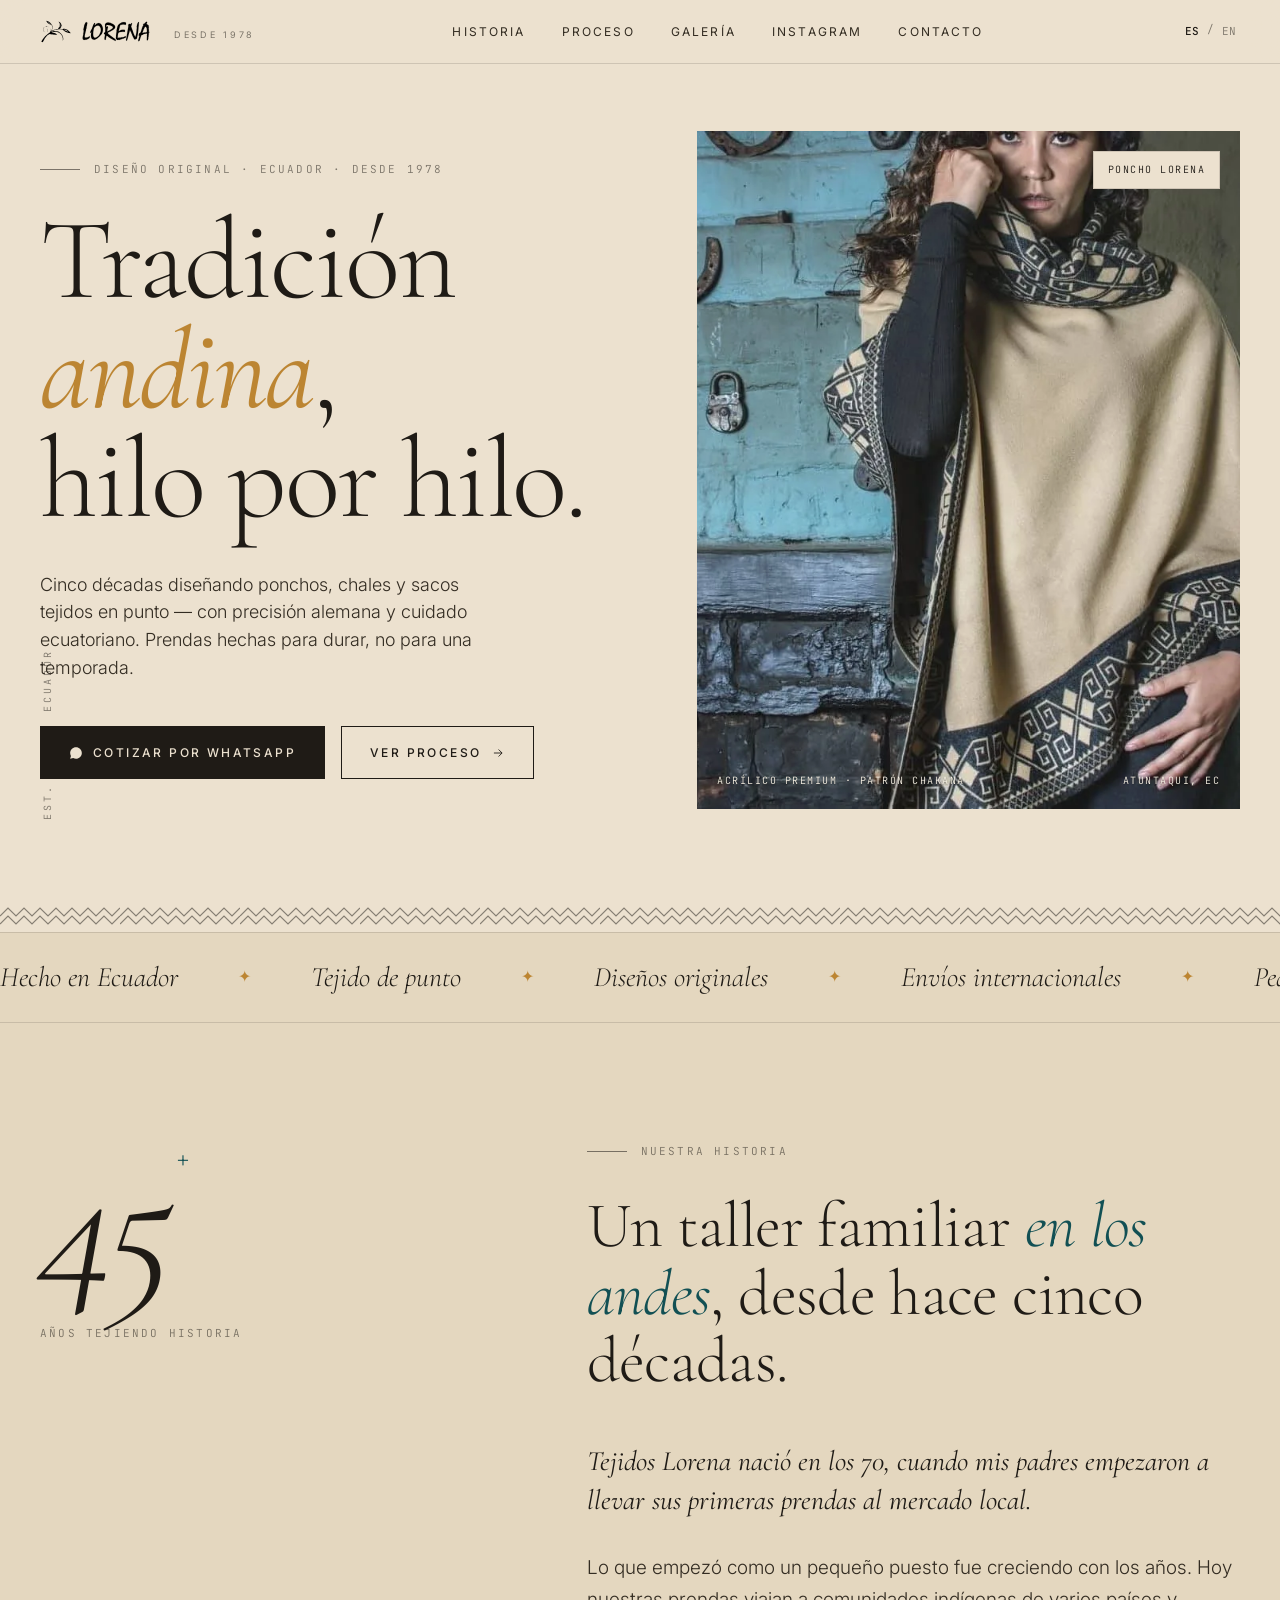
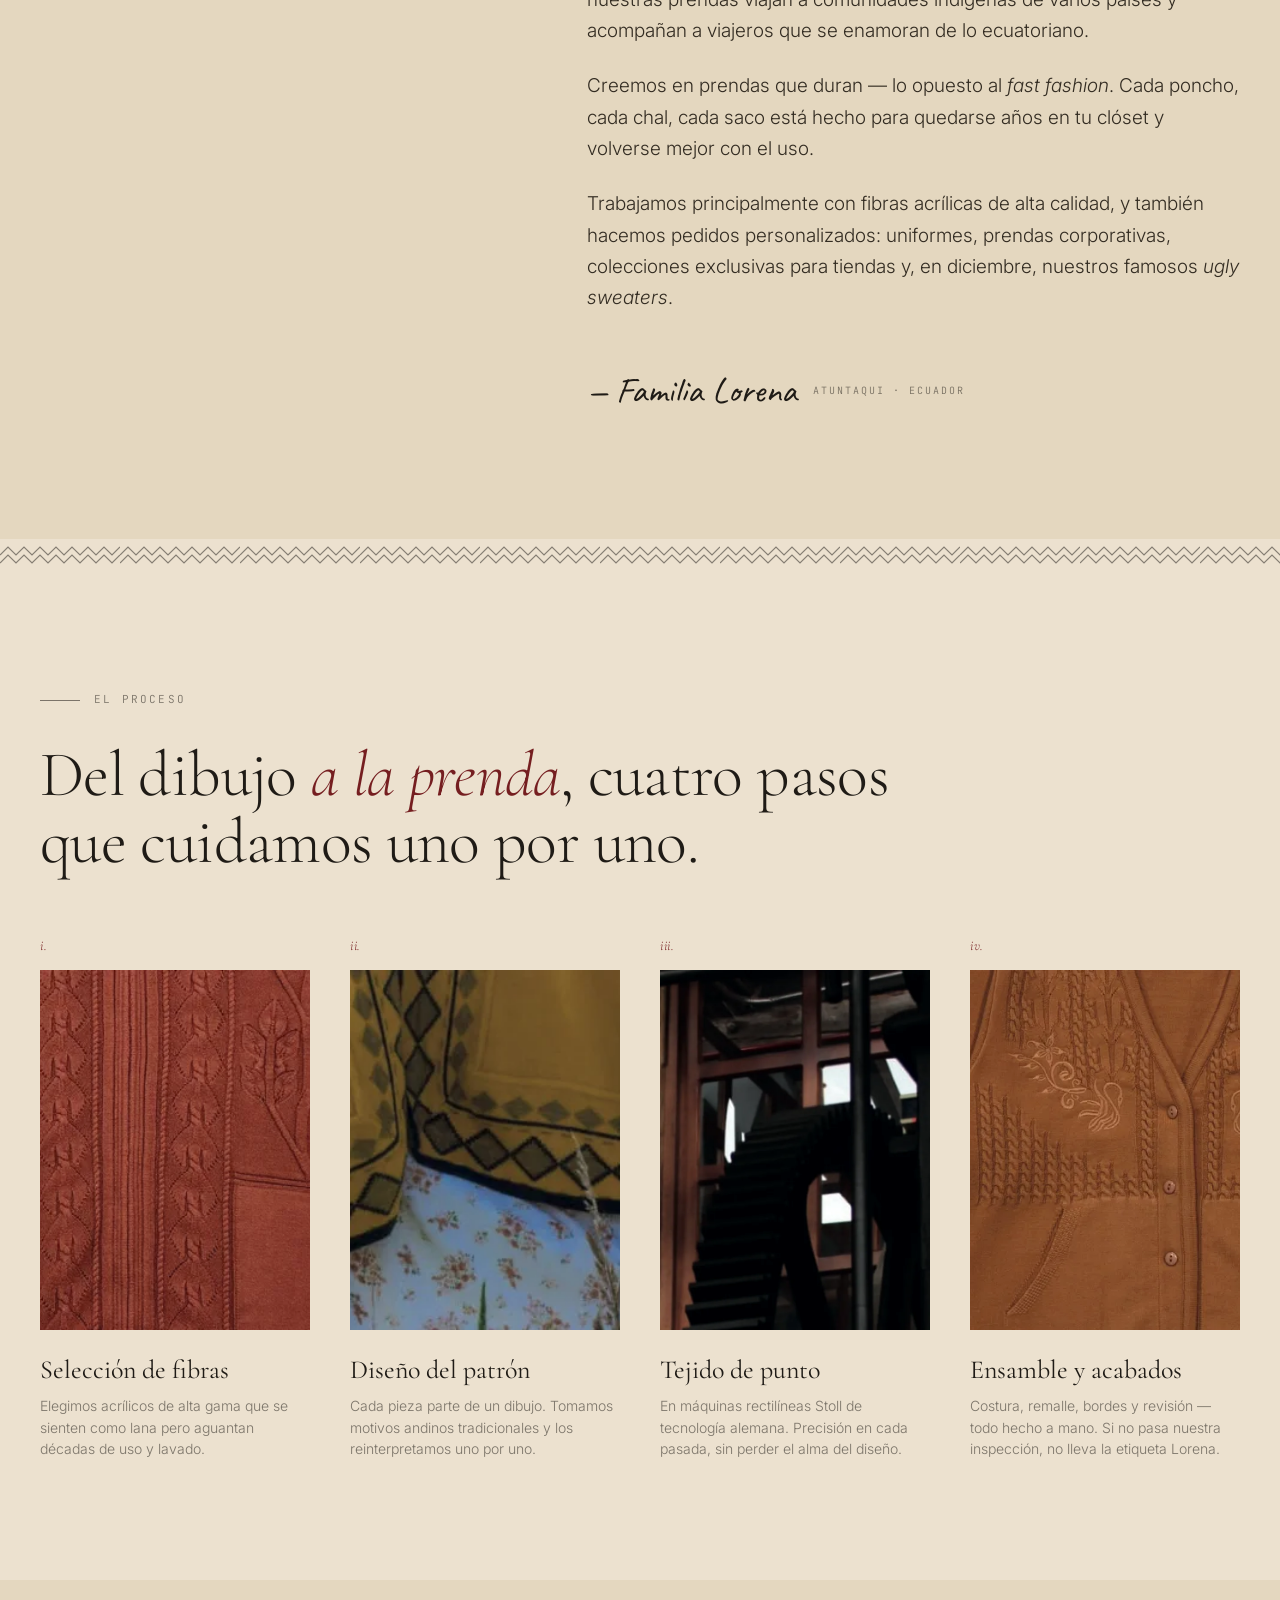
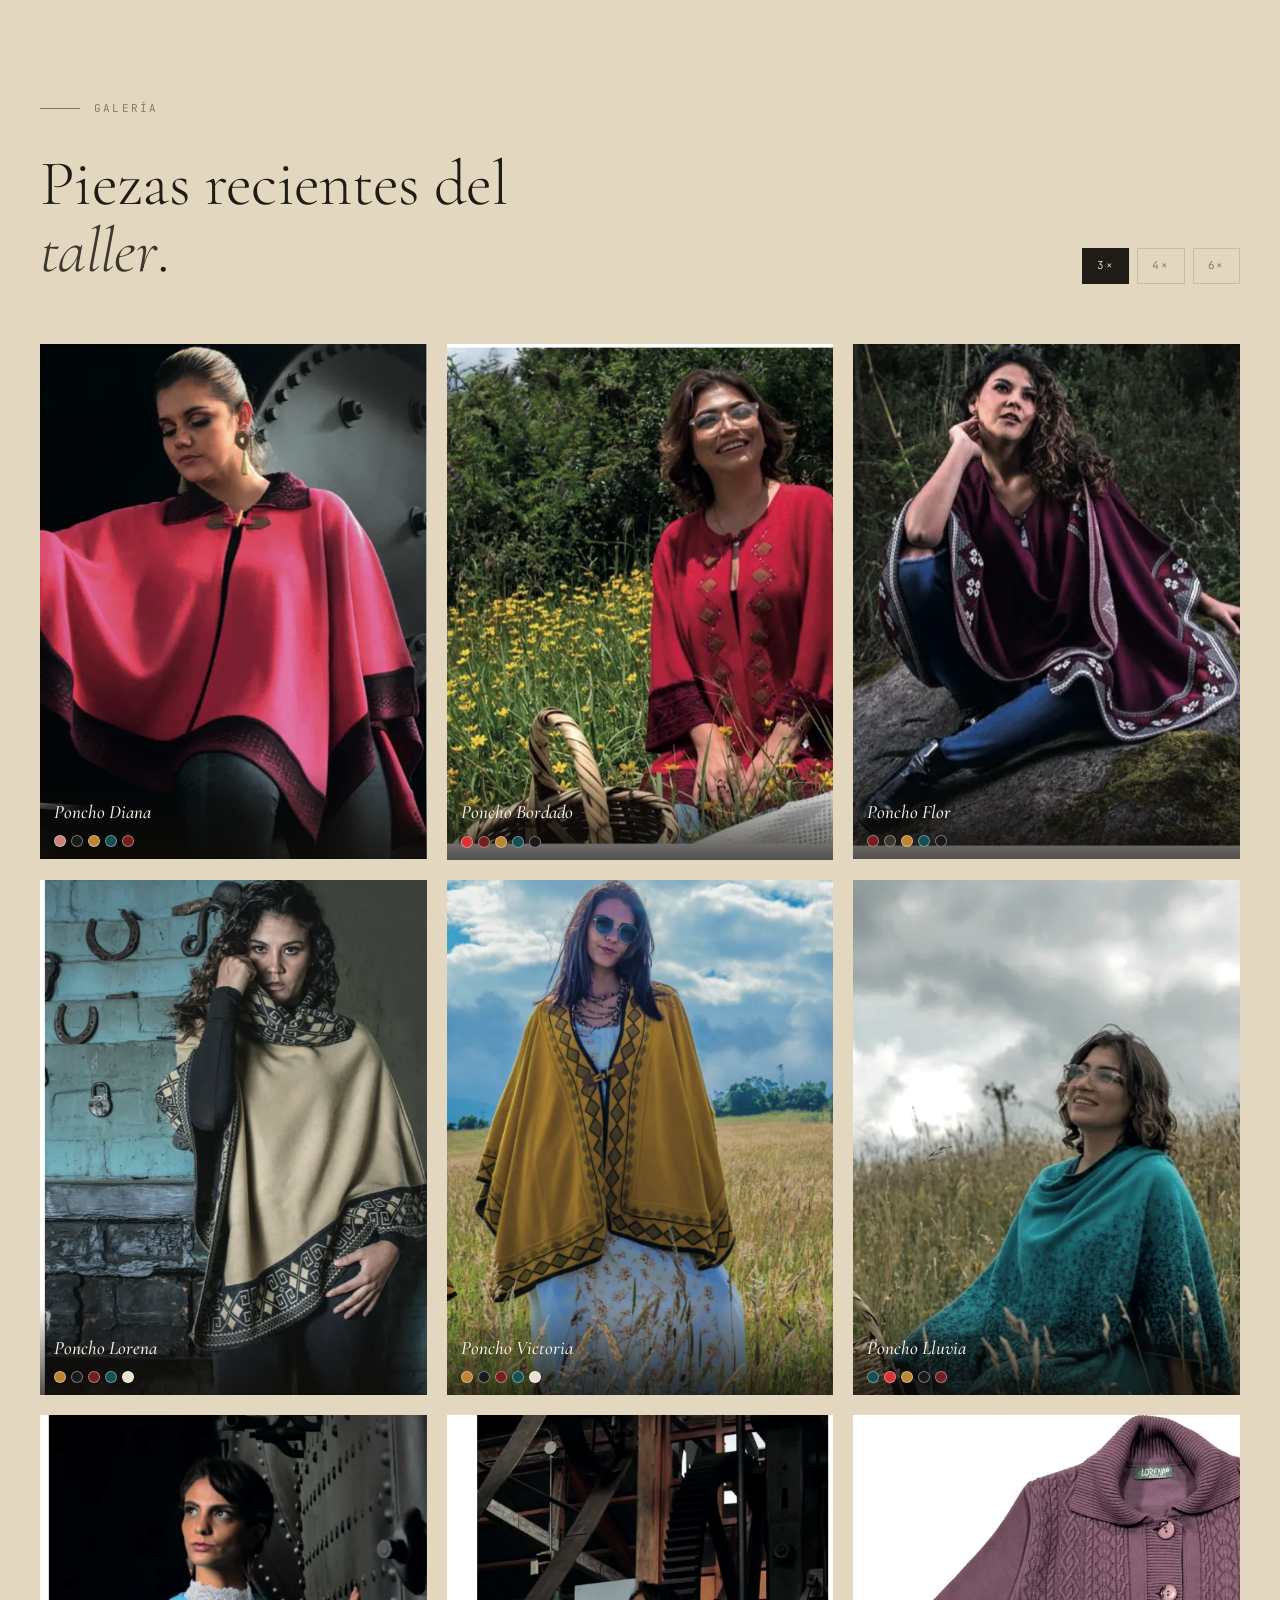
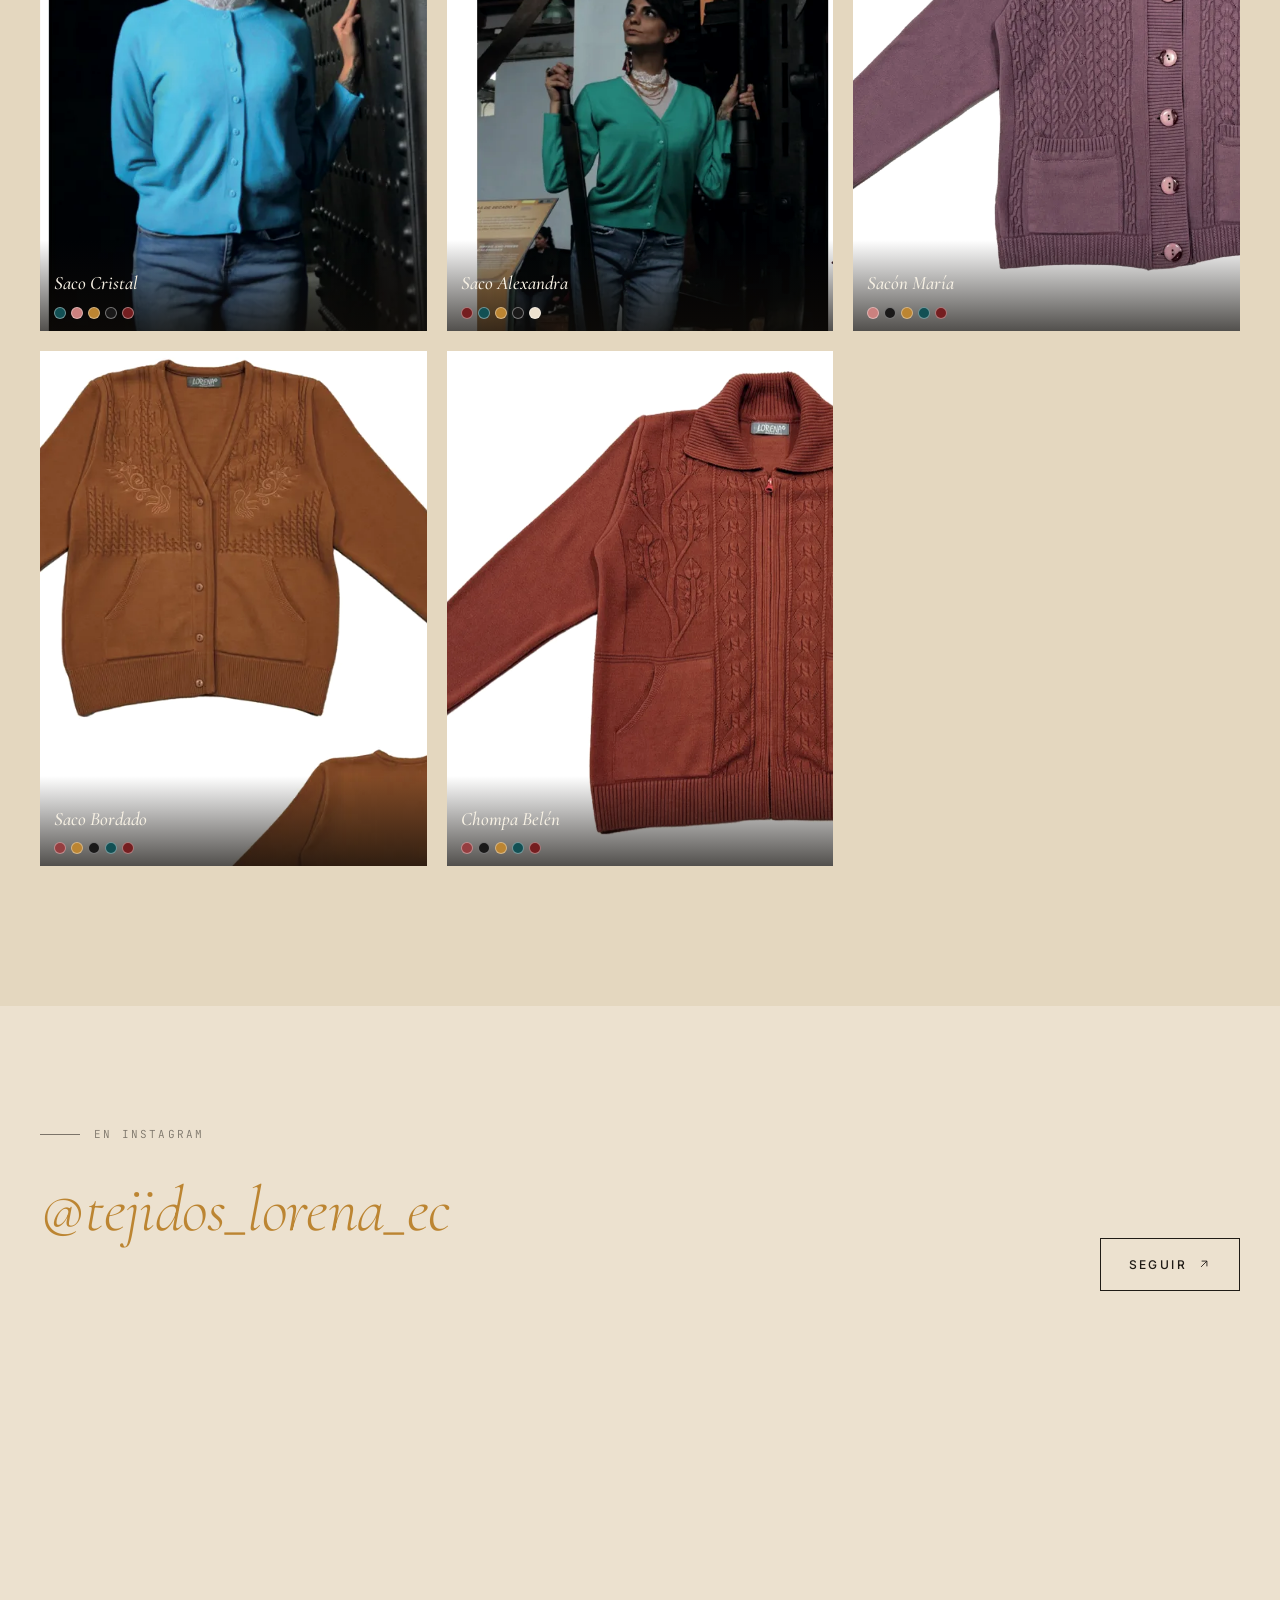
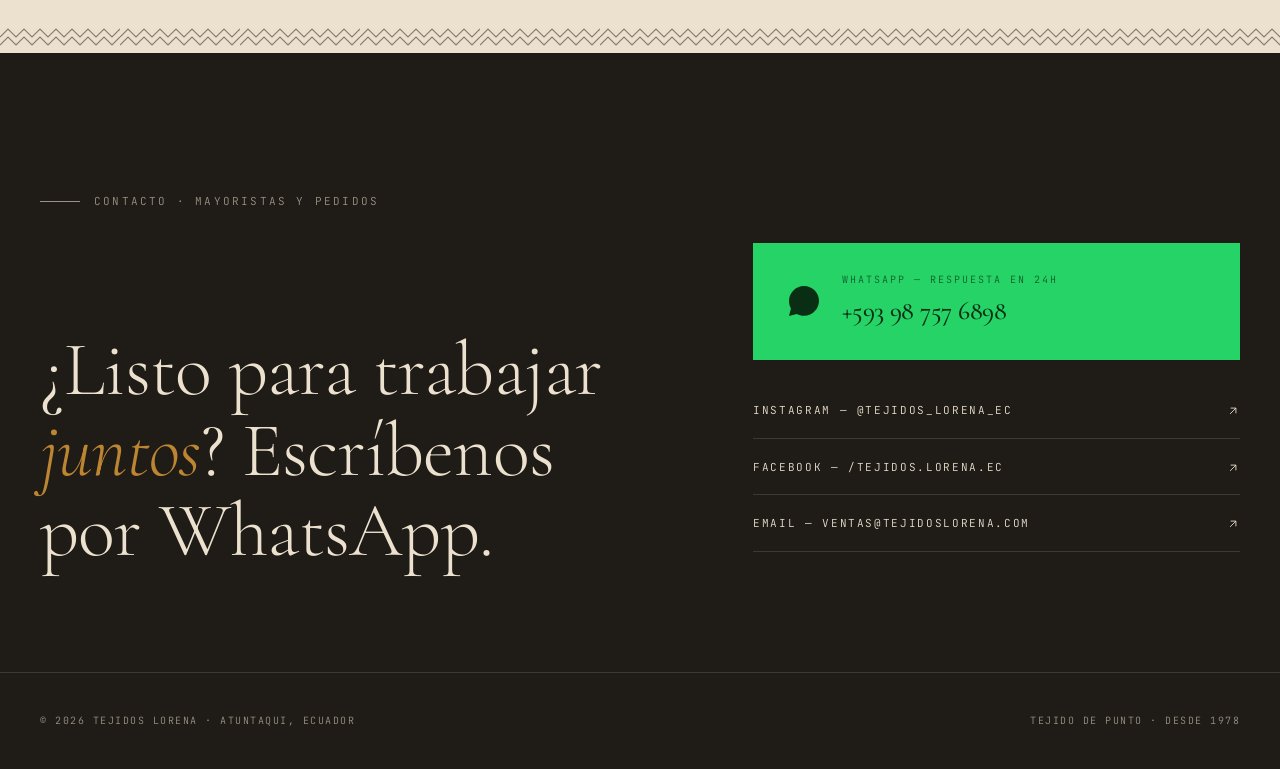
==== commit 746fe922: "feat: replace Instagram placeholder grid with live SnapWidget embed Swaps the JS-fabricated placehol" ====
--- a/index.html
+++ b/index.html
@@ -375,7 +375,10 @@
       <svg viewBox="0 0 24 24" fill="none" stroke="currentColor" stroke-width="1.5"><path d="M7 17L17 7M17 7H8M17 7V16"/></svg>
     </a>
   </div>
-  <div class="ig-grid" id="ig-grid"></div>
+  <div class="ig-embed">
+    <script src="https://snapwidget.com/js/snapwidget.js"></script>
+    <iframe src="https://snapwidget.com/embed/1130461" class="snapwidget-widget" allowtransparency="true" frameborder="0" scrolling="no" style="border:none; overflow:hidden; width:100%;" title="Tejidos Lorena desde 1978"></iframe>
+  </div>
 </section>
 
 <div class="andean-band" aria-hidden="true"></div>
--- a/styles.css
+++ b/styles.css
@@ -368,33 +368,8 @@
   display: flex; justify-content: space-between; align-items: end;
   margin-bottom: 60px; flex-wrap: wrap; gap: 30px;
 }
-.ig-grid { display: grid; grid-template-columns: repeat(6, 1fr); gap: 4px; }
-.ig-item {
-  aspect-ratio: 1; background: var(--bg-deep);
-  position: relative; overflow: hidden; cursor: pointer;
-}
-.ig-item::before {
-  content: ""; position: absolute; inset: 0;
-  background: repeating-linear-gradient(45deg, transparent, transparent 6px,
-    color-mix(in oklab, var(--fg) 7%, transparent) 6px,
-    color-mix(in oklab, var(--fg) 7%, transparent) 7px);
-}
-.ig-item .ig-overlay {
-  position: absolute; inset: 0;
-  color: var(--bone); display: flex;
-  align-items: center; justify-content: center;
-  opacity: 0; transition: all 0.3s;
-  font-family: 'JetBrains Mono', monospace;
-  font-size: 11px; letter-spacing: 0.15em; gap: 8px;
-}
-.ig-item:hover .ig-overlay {
-  opacity: 1; background: color-mix(in oklab, var(--ink) 65%, transparent);
-}
-.ig-caption {
-  position: absolute; bottom: 8px; left: 8px;
-  font-family: 'JetBrains Mono', monospace;
-  font-size: 9px; color: var(--fg-mute); letter-spacing: 0.1em;
-}
+.ig-embed { min-height: 100px; }
+.ig-embed iframe { display: block; width: 100%; }
 
 .contacto {
   --accent: var(--accent-mustard);
@@ -518,7 +493,6 @@
   .galeria-grid.dense-low, .galeria-grid.dense-med, .galeria-grid.dense-high {
     grid-template-columns: repeat(2, 1fr);
   }
-  .ig-grid { grid-template-columns: repeat(3, 1fr); }
   .contacto { padding: 80px 20px; }
   .contacto-grid { grid-template-columns: 1fr; gap: 40px; }
   footer { flex-direction: column; gap: 10px; text-align: center; }
@@ -563,8 +537,6 @@
   .gal-label { font-size: 8px; padding: 5px 6px; bottom: 8px; left: 8px; right: 8px; }
   #density-public { display: none; }
 
-  .ig-grid { grid-template-columns: repeat(2, 1fr); }
-
   .contacto { padding: 64px 16px 48px; }
   .contacto-grid { gap: 32px; }
   .whatsapp-big { padding: 20px 18px; gap: 14px; }
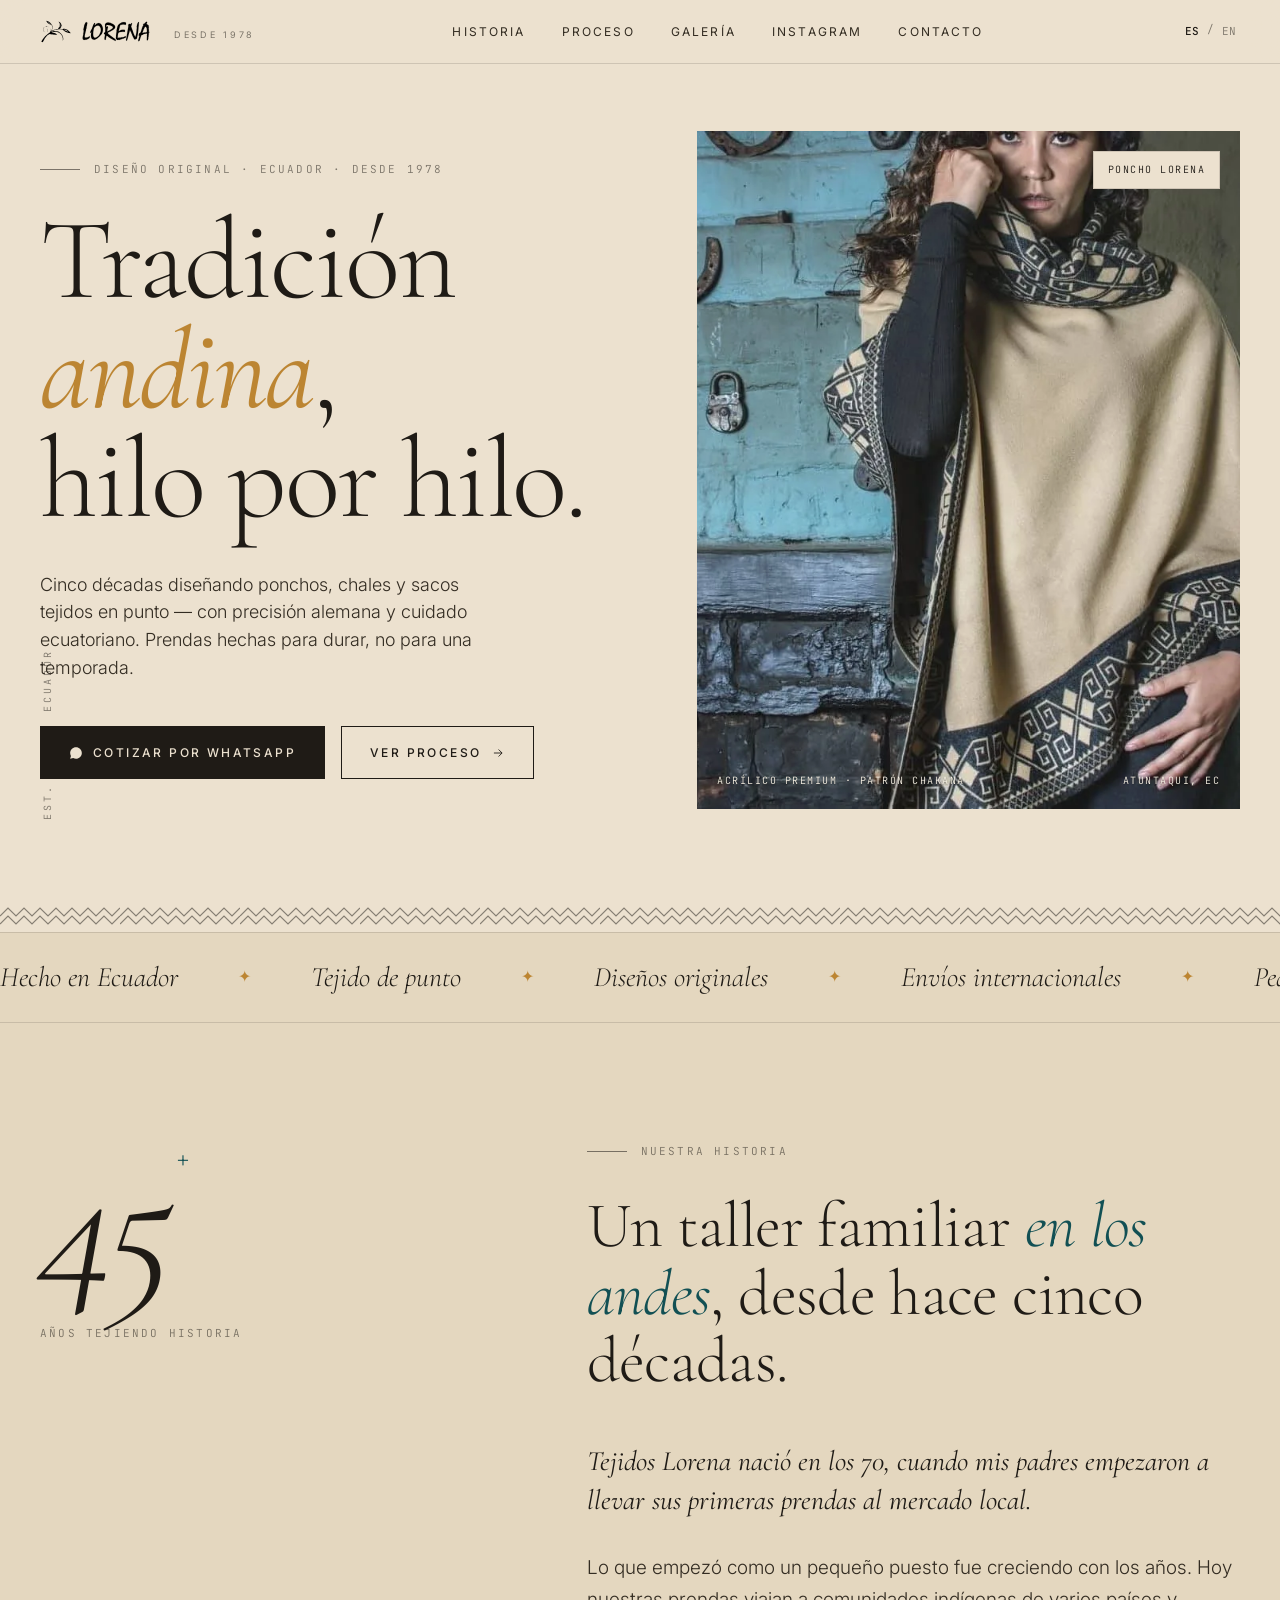
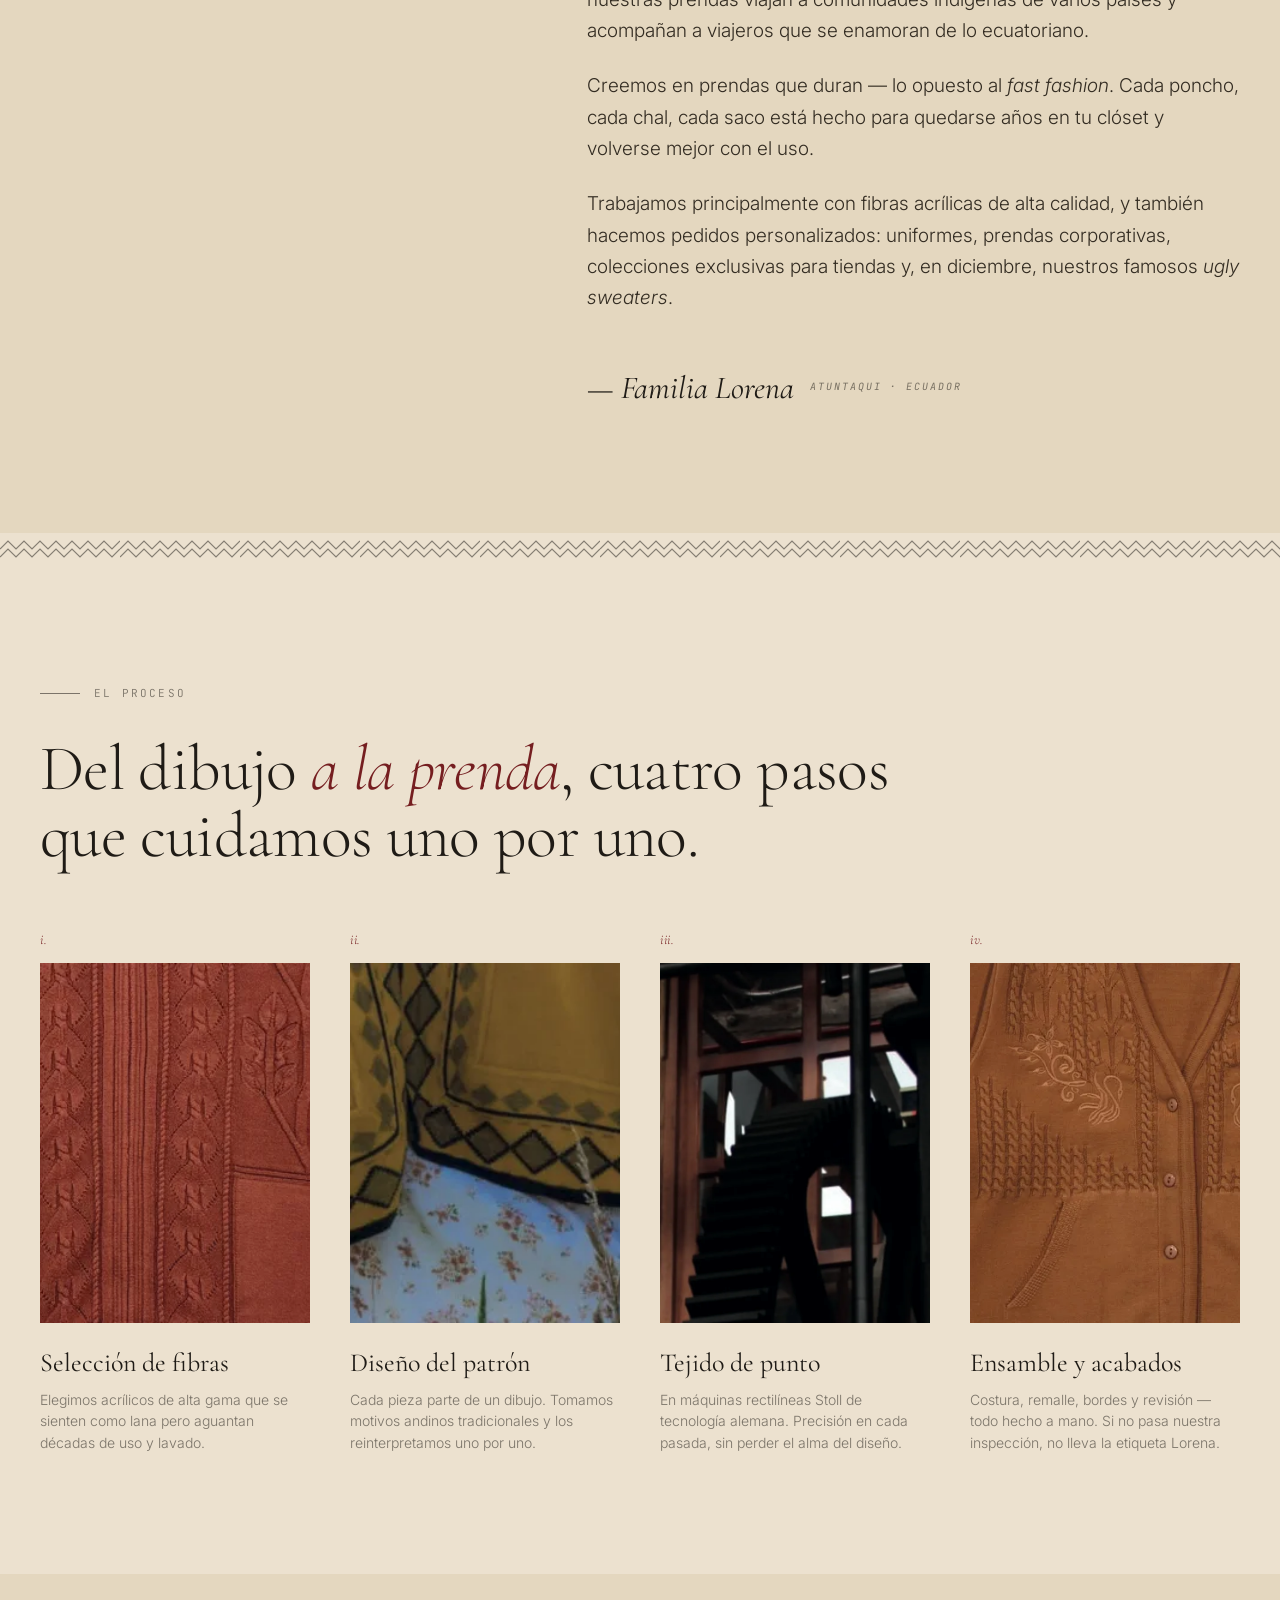
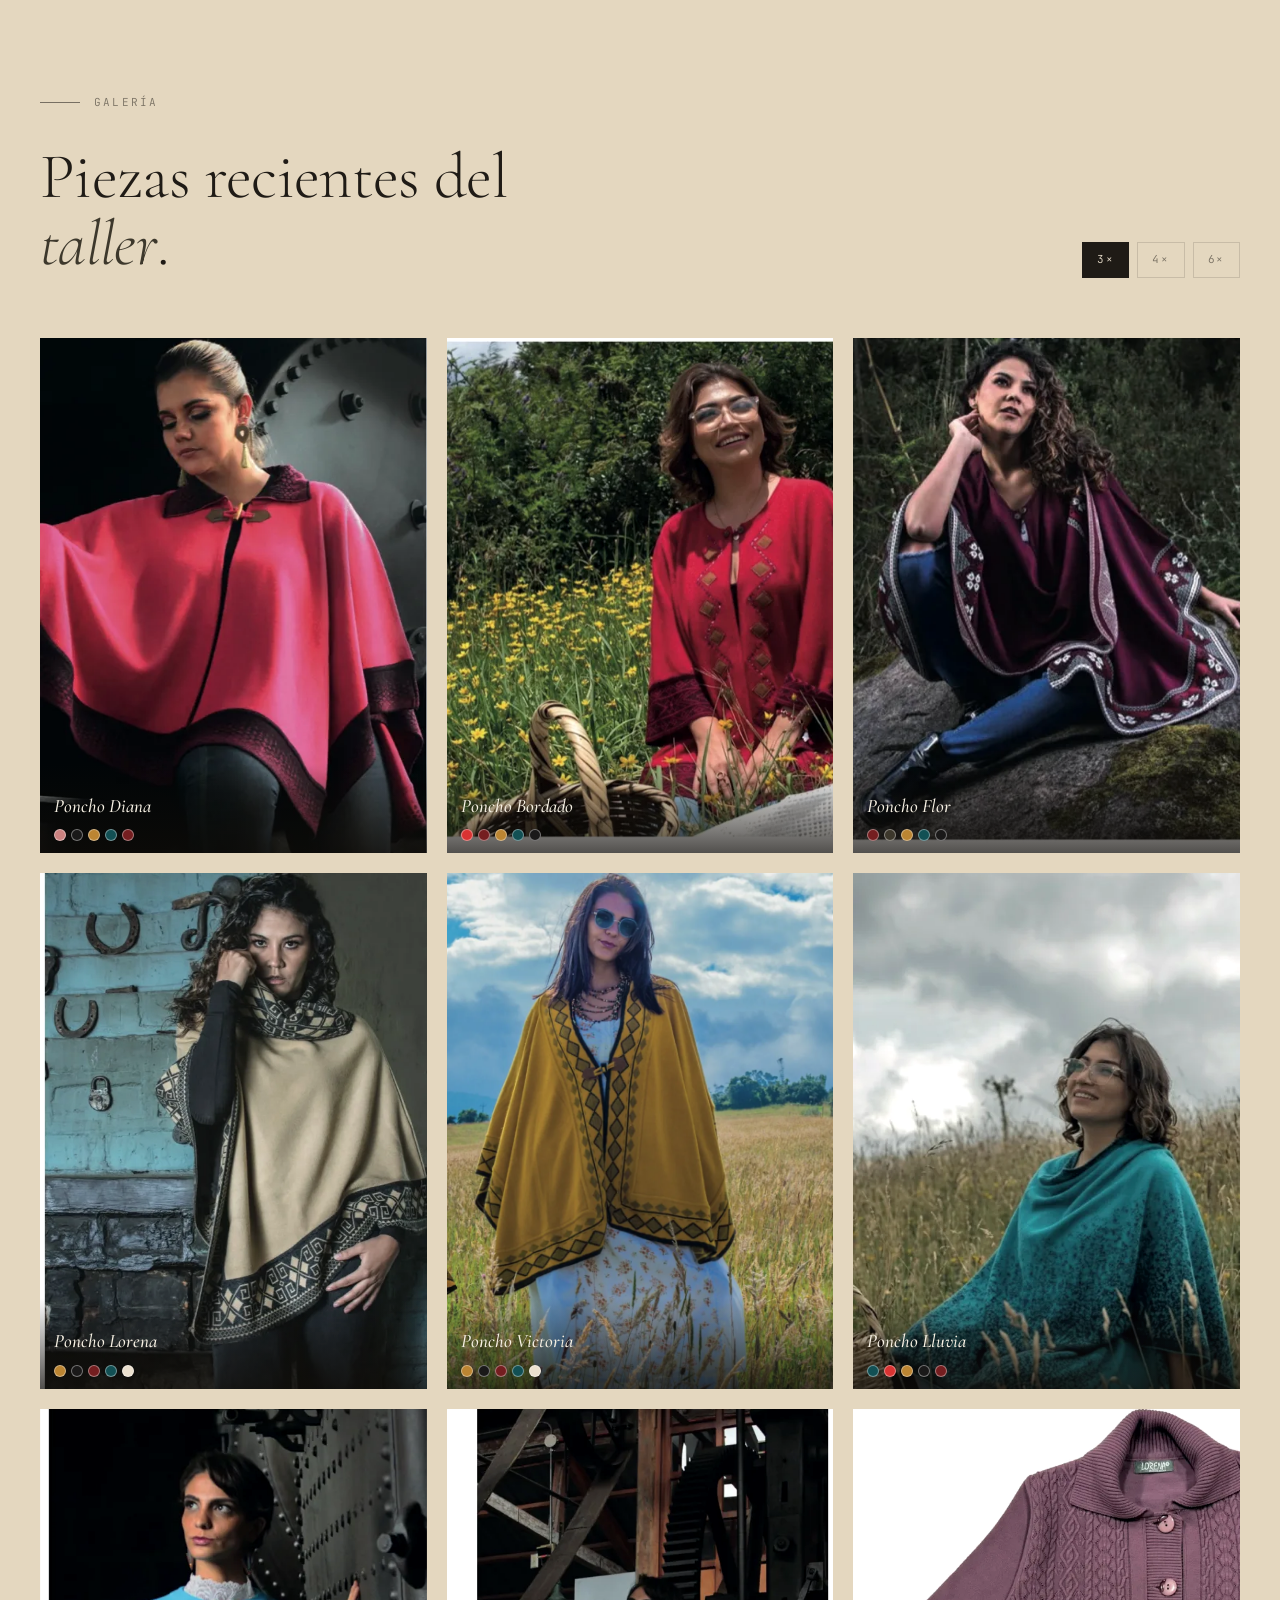
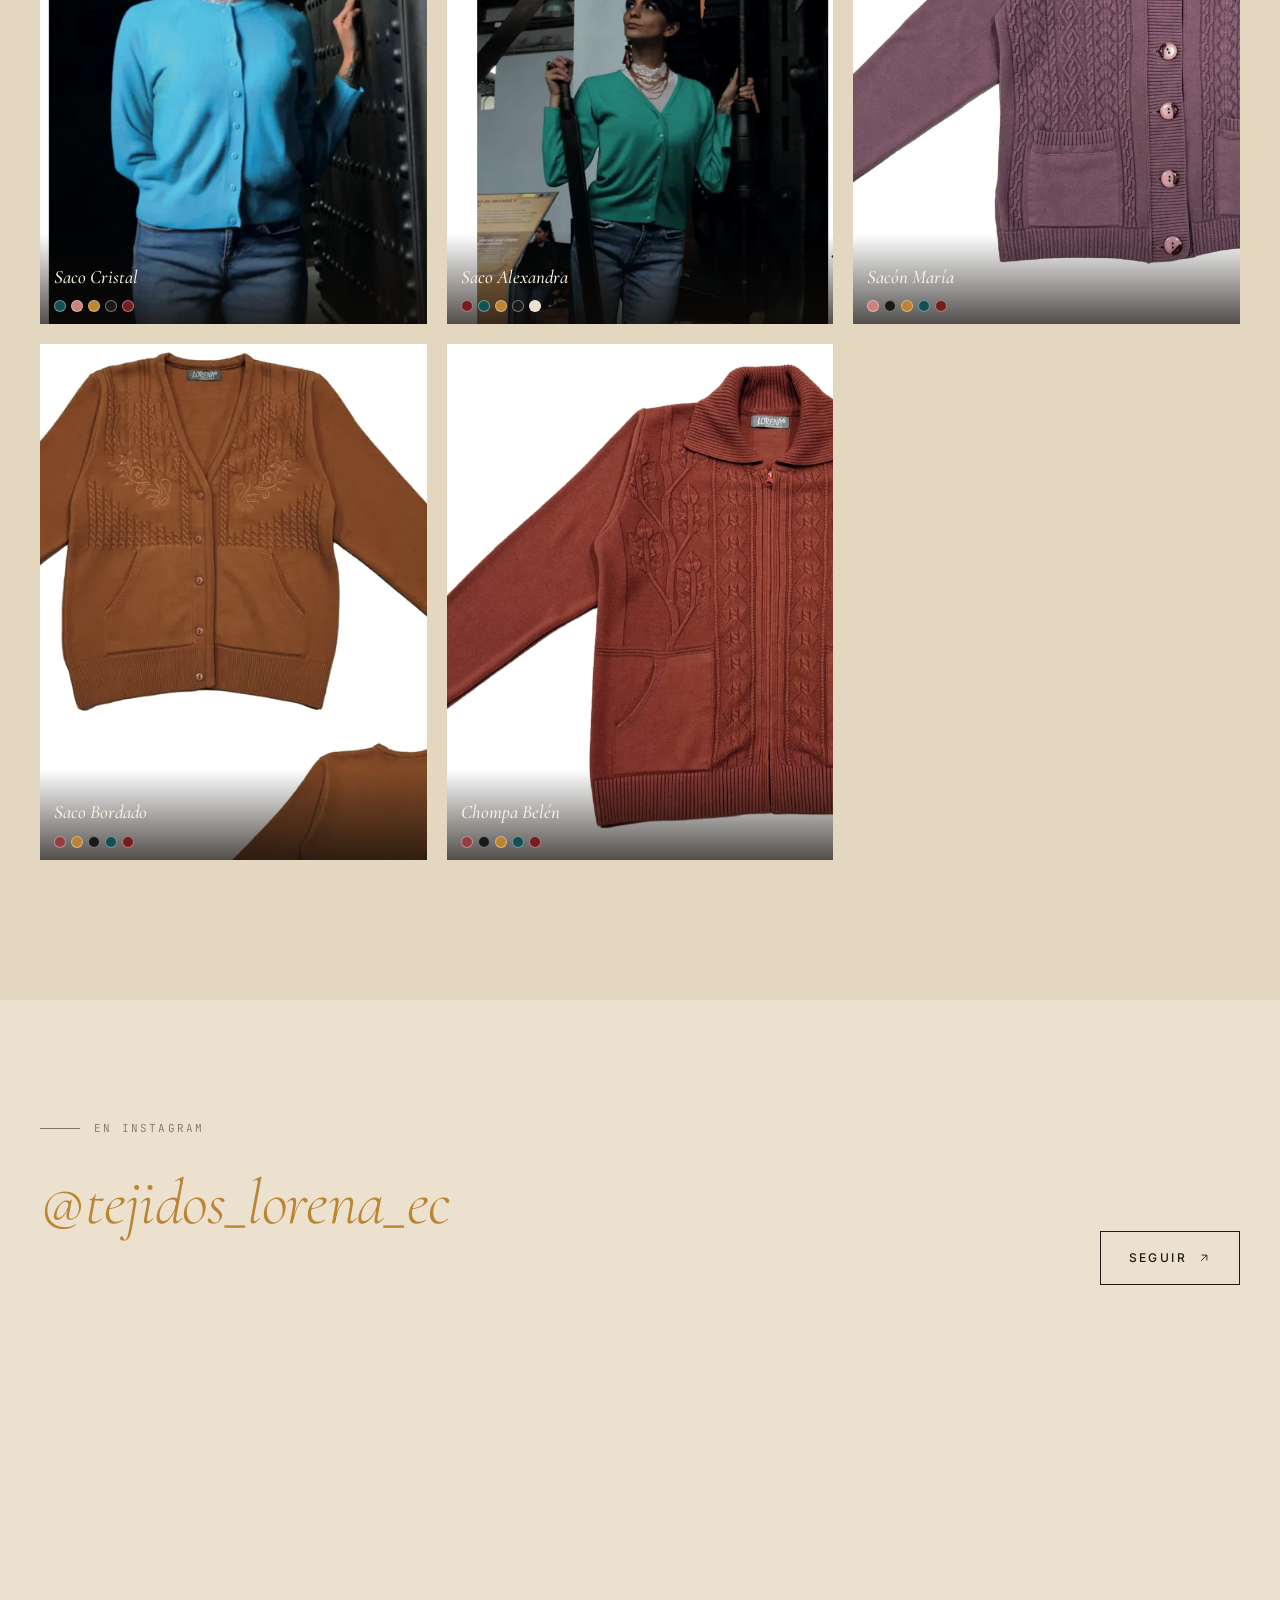
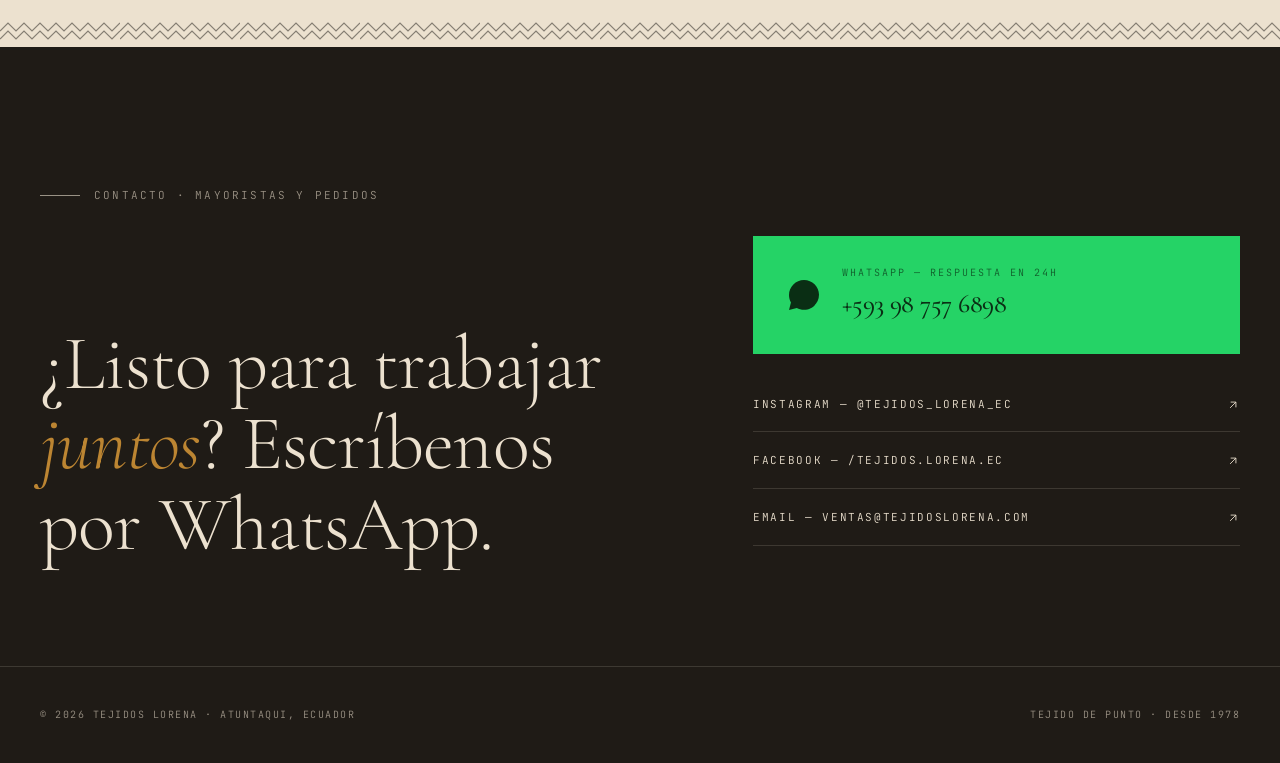
==== commit a127b16e: "fix: translate historia signature, drop leftover Caveat script font "— Familia Lorena" had no data-i" ====
--- a/index.html
+++ b/index.html
@@ -29,9 +29,9 @@
 <link rel="preconnect" href="https://fonts.googleapis.com">
 <link rel="preconnect" href="https://fonts.gstatic.com" crossorigin>
 <link rel="preload" as="style"
-  href="https://fonts.googleapis.com/css2?family=Cormorant+Garamond:ital,wght@0,300;0,400;0,500;0,600;1,300;1,400&family=Inter:wght@300;400;500;600&family=JetBrains+Mono:wght@400;500&family=Caveat:wght@400;600;700&display=swap"
+  href="https://fonts.googleapis.com/css2?family=Cormorant+Garamond:ital,wght@0,300;0,400;0,500;0,600;1,300;1,400&family=Inter:wght@300;400;500;600&family=JetBrains+Mono:wght@400;500&display=swap"
   onload="this.onload=null;this.rel='stylesheet'">
-<noscript><link rel="stylesheet" href="https://fonts.googleapis.com/css2?family=Cormorant+Garamond:ital,wght@0,300;0,400;0,500;0,600;1,300;1,400&family=Inter:wght@300;400;500;600&family=JetBrains+Mono:wght@400;500&family=Caveat:wght@400;600;700&display=swap"></noscript>
+<noscript><link rel="stylesheet" href="https://fonts.googleapis.com/css2?family=Cormorant+Garamond:ital,wght@0,300;0,400;0,500;0,600;1,300;1,400&family=Inter:wght@300;400;500;600&family=JetBrains+Mono:wght@400;500&display=swap"></noscript>
 <link rel="stylesheet" href="/styles.css">
 <script defer src="/i18n.js"></script>
 <script defer src="/app.js"></script>
@@ -80,7 +80,7 @@
   <a href="#top" class="nav-logo">
     <img class="nav-logo-icon" src="/assets/images/logo-mark.svg" alt="" width="40" height="28">
     <img class="nav-logo-word" src="/assets/images/logo-wordmark.svg" alt="Lorena" width="88" height="26">
-    <span class="sub">Desde 1978</span>
+    <span class="sub" data-i18n="nav_tagline">Desde 1978</span>
   </a>
   <div class="nav-links">
     <a href="#historia" data-i18n="nav_historia">Historia</a>
@@ -128,7 +128,7 @@
     </picture>
     <div class="hero-corner-label">Poncho Lorena</div>
     <div class="hero-caption">
-      <span>Acrílico premium · Patrón Chakana</span>
+      <span data-i18n="hero_caption_material">Acrílico premium · Patrón Chakana</span>
       <span>Atuntaqui, EC</span>
     </div>
   </div>
@@ -175,7 +175,7 @@
       Trabajamos principalmente con fibras acrílicas de alta calidad, y también hacemos pedidos personalizados: uniformes, prendas corporativas, colecciones exclusivas para tiendas y, en diciembre, nuestros famosos <em>ugly sweaters</em>.
     </p>
     <div class="signature">
-      <span>— Familia Lorena</span>
+      <span data-i18n="historia_signature">— Familia Lorena</span>
       <span class="signature-sub">Atuntaqui · Ecuador</span>
     </div>
   </div>
@@ -419,42 +419,5 @@
   <span data-i18n="footer_right">Tejido de punto · Desde 1978</span>
 </footer>
 
-<div class="tweaks" id="tweaks">
-  <h4><span>Tweaks</span><button id="tweaks-close">×</button></h4>
-  <div class="tweak-group">
-    <label>Densidad de galería</label>
-    <div class="density-toggle" id="density-tweaks">
-      <button data-density="dense-low">Baja · 3×</button>
-      <button data-density="dense-med" class="active">Media · 4×</button>
-      <button data-density="dense-high">Alta · 6×</button>
-    </div>
-  </div>
-  <div class="tweak-group">
-    <label>Tono del copy</label>
-    <div class="copy-radios">
-      <label><input type="radio" name="copy-tone" value="editorial" checked> Editorial (actual)</label>
-      <label><input type="radio" name="copy-tone" value="warm"> Cálido y familiar</label>
-      <label><input type="radio" name="copy-tone" value="direct"> Directo mayorista</label>
-    </div>
-  </div>
-  <div class="tweak-group">
-    <label>Idioma</label>
-    <div class="lang-swatches">
-      <button class="lang-swatch active" data-lang-btn="es">Español</button>
-      <button class="lang-swatch" data-lang-btn="en">English</button>
-    </div>
-  </div>
-</div>
-
-<script>
-  /*EDITMODE-BEGIN*/
-  const TWEAK_DEFAULTS = {
-    "density": "dense-low",
-    "copyTone": "editorial",
-    "language": "es"
-  };
-  /*EDITMODE-END*/
-</script>
-
 </body>
 </html>
--- a/styles.css
+++ b/styles.css
@@ -269,8 +269,9 @@
 }
 .signature {
   margin-top: 48px;
-  font-family: 'Caveat', cursive;
-  font-size: 36px; color: var(--fg);
+  font-family: 'Cormorant Garamond', serif;
+  font-style: italic; font-weight: 400;
+  font-size: 32px; color: var(--fg);
   display: flex; align-items: center; gap: 16px;
   flex-wrap: wrap;
 }
@@ -432,53 +433,6 @@
   display: flex; justify-content: space-between;
   color: color-mix(in oklab, var(--bg) 60%, transparent);
 }
-
-.tweaks {
-  position: fixed; bottom: 24px; right: 24px;
-  width: 300px; max-width: calc(100vw - 32px);
-  background: var(--bg);
-  border: 1px solid var(--fg); padding: 20px; z-index: 200;
-  display: none;
-  font-family: 'Inter', sans-serif;
-  box-shadow: 8px 8px 0 color-mix(in oklab, var(--fg) 20%, transparent);
-  max-height: 80vh; overflow-y: auto;
-}
-.tweaks.open { display: block; }
-.tweaks h4 {
-  font-family: 'Cormorant Garamond', serif;
-  font-style: italic; font-size: 20px;
-  margin-bottom: 18px; font-weight: 400;
-  display: flex; justify-content: space-between; align-items: center;
-}
-.tweaks h4 button {
-  background: none; border: none; cursor: pointer;
-  color: var(--fg-mute); font-size: 20px; line-height: 1;
-}
-.tweak-group { margin-bottom: 20px; }
-.tweak-group label {
-  display: block;
-  font-family: 'JetBrains Mono', monospace;
-  font-size: 10px; letter-spacing: 0.15em; text-transform: uppercase;
-  color: var(--fg-mute); margin-bottom: 10px;
-}
-.lang-swatches { display: flex; gap: 8px; }
-.lang-swatch {
-  flex: 1; padding: 10px; border: 1px solid var(--rule);
-  cursor: pointer;
-  font-family: 'JetBrains Mono', monospace;
-  font-size: 9px; letter-spacing: 0.1em; text-transform: uppercase;
-  text-align: center; color: var(--fg); background: none; transition: all 0.2s;
-}
-.lang-swatch.active { background: var(--fg); color: var(--bg); border-color: var(--fg); }
-.tweak-group .density-toggle button { flex: 1; text-align: center; }
-.copy-radios { display: flex; flex-direction: column; gap: 6px; }
-.copy-radios label {
-  display: flex; align-items: center; gap: 8px;
-  font-family: 'Inter', sans-serif;
-  font-size: 13px; letter-spacing: 0; text-transform: none;
-  color: var(--fg); cursor: pointer; margin: 0;
-}
-.copy-radios input[type="radio"] { accent-color: var(--fg); }
 
 @media (max-width: 900px) {
   nav { padding: 16px 20px; }
@@ -525,7 +479,7 @@
   .historia-years sup { font-size: 18px; margin-left: 4px; }
   .historia-right p { font-size: 16px; margin-bottom: 18px; }
   .historia-right p.lead { font-size: 22px; margin-bottom: 24px; }
-  .signature { font-size: 26px; margin-top: 32px; flex-wrap: wrap; gap: 10px; }
+  .signature { font-size: 24px; margin-top: 32px; flex-wrap: wrap; gap: 10px; }
 
   .proceso-grid { grid-template-columns: 1fr; gap: 32px; margin-top: 40px; }
   .proceso-img { aspect-ratio: 4/3; margin-bottom: 16px; }
@@ -534,7 +488,6 @@
   .galeria { padding-bottom: 72px; }
   .galeria-header { margin-bottom: 36px; gap: 20px; }
   .galeria-grid { gap: 10px; }
-  .gal-label { font-size: 8px; padding: 5px 6px; bottom: 8px; left: 8px; right: 8px; }
   #density-public { display: none; }
 
   .contacto { padding: 64px 16px 48px; }
@@ -547,9 +500,4 @@
   .contact-links a span { overflow: hidden; text-overflow: ellipsis; white-space: nowrap; min-width: 0; }
 
   footer { padding: 28px 16px; font-size: 9px; }
-
-  .tweaks { right: 16px; bottom: 16px; padding: 16px; }
-  .tweaks h4 { font-size: 18px; margin-bottom: 14px; }
-  .lang-swatches { flex-wrap: wrap; }
-  .lang-swatch { flex: 1 1 calc(50% - 4px); }
-}
+}
